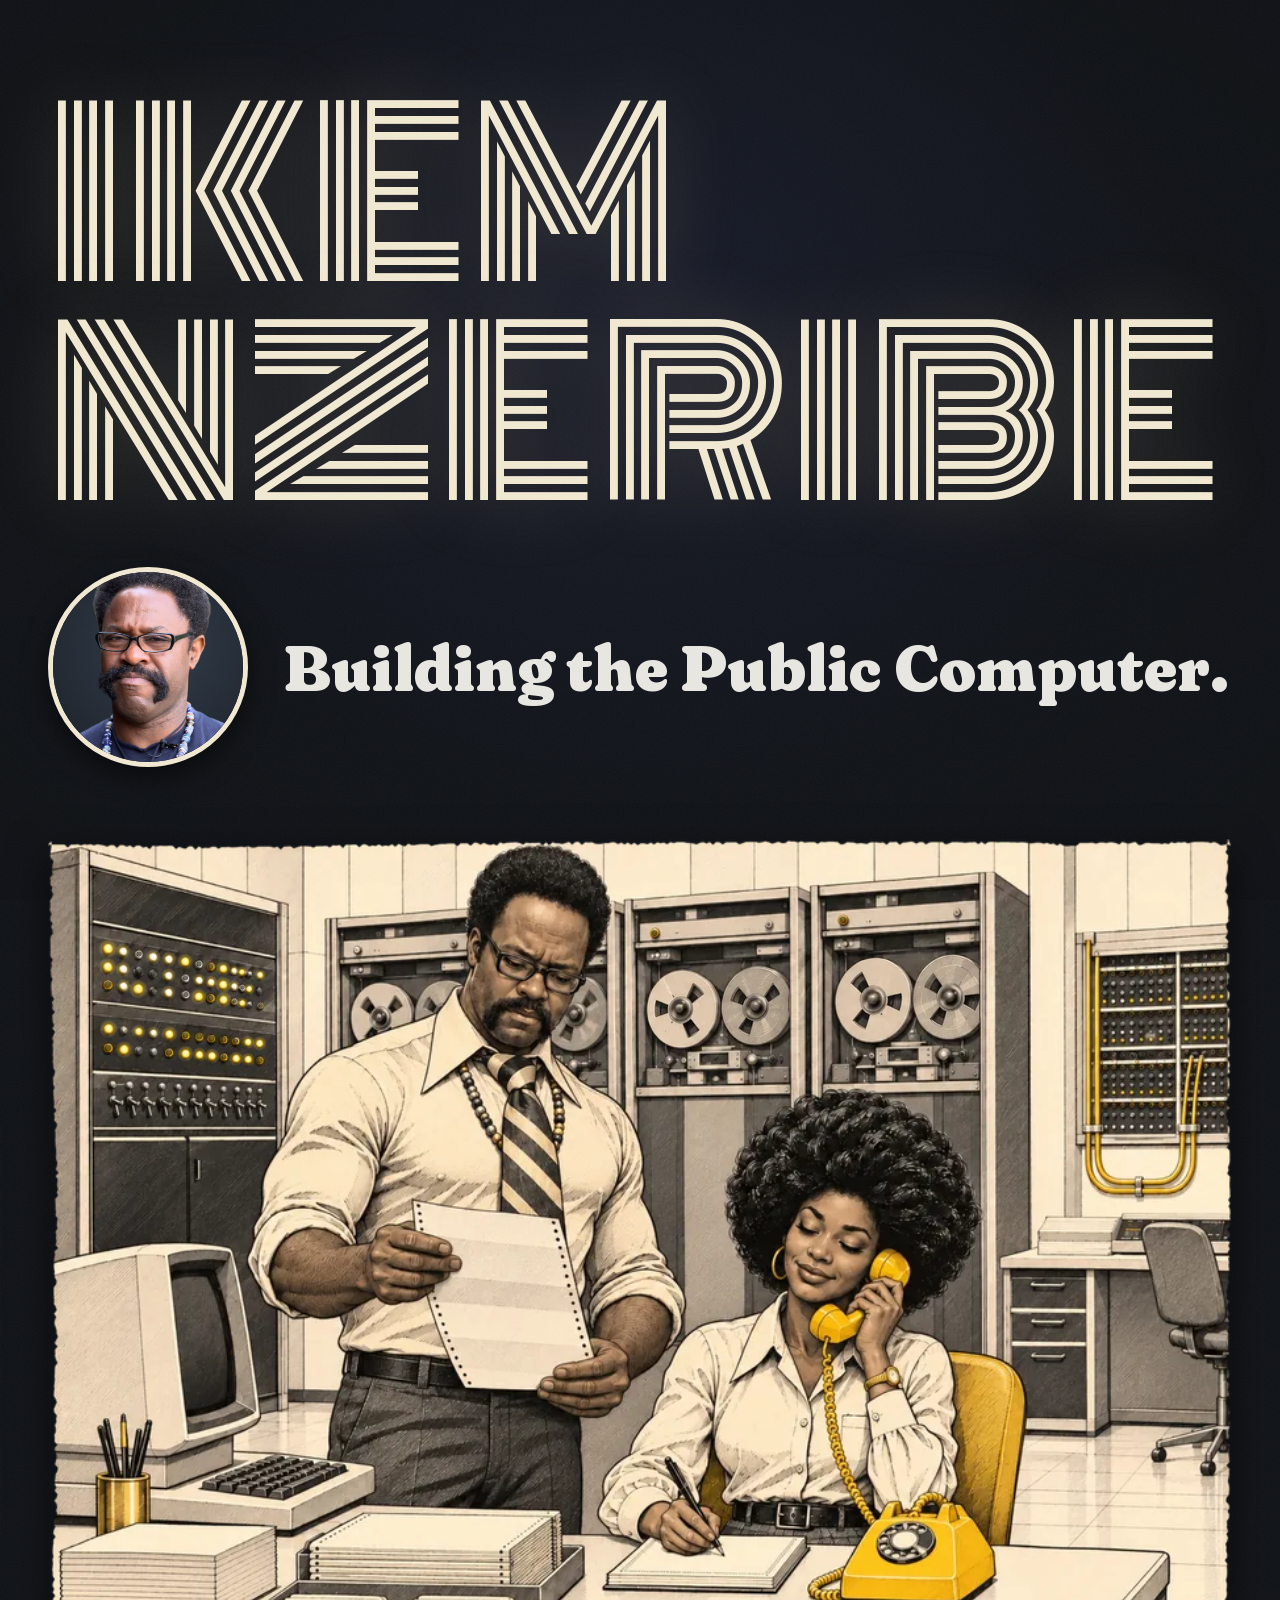
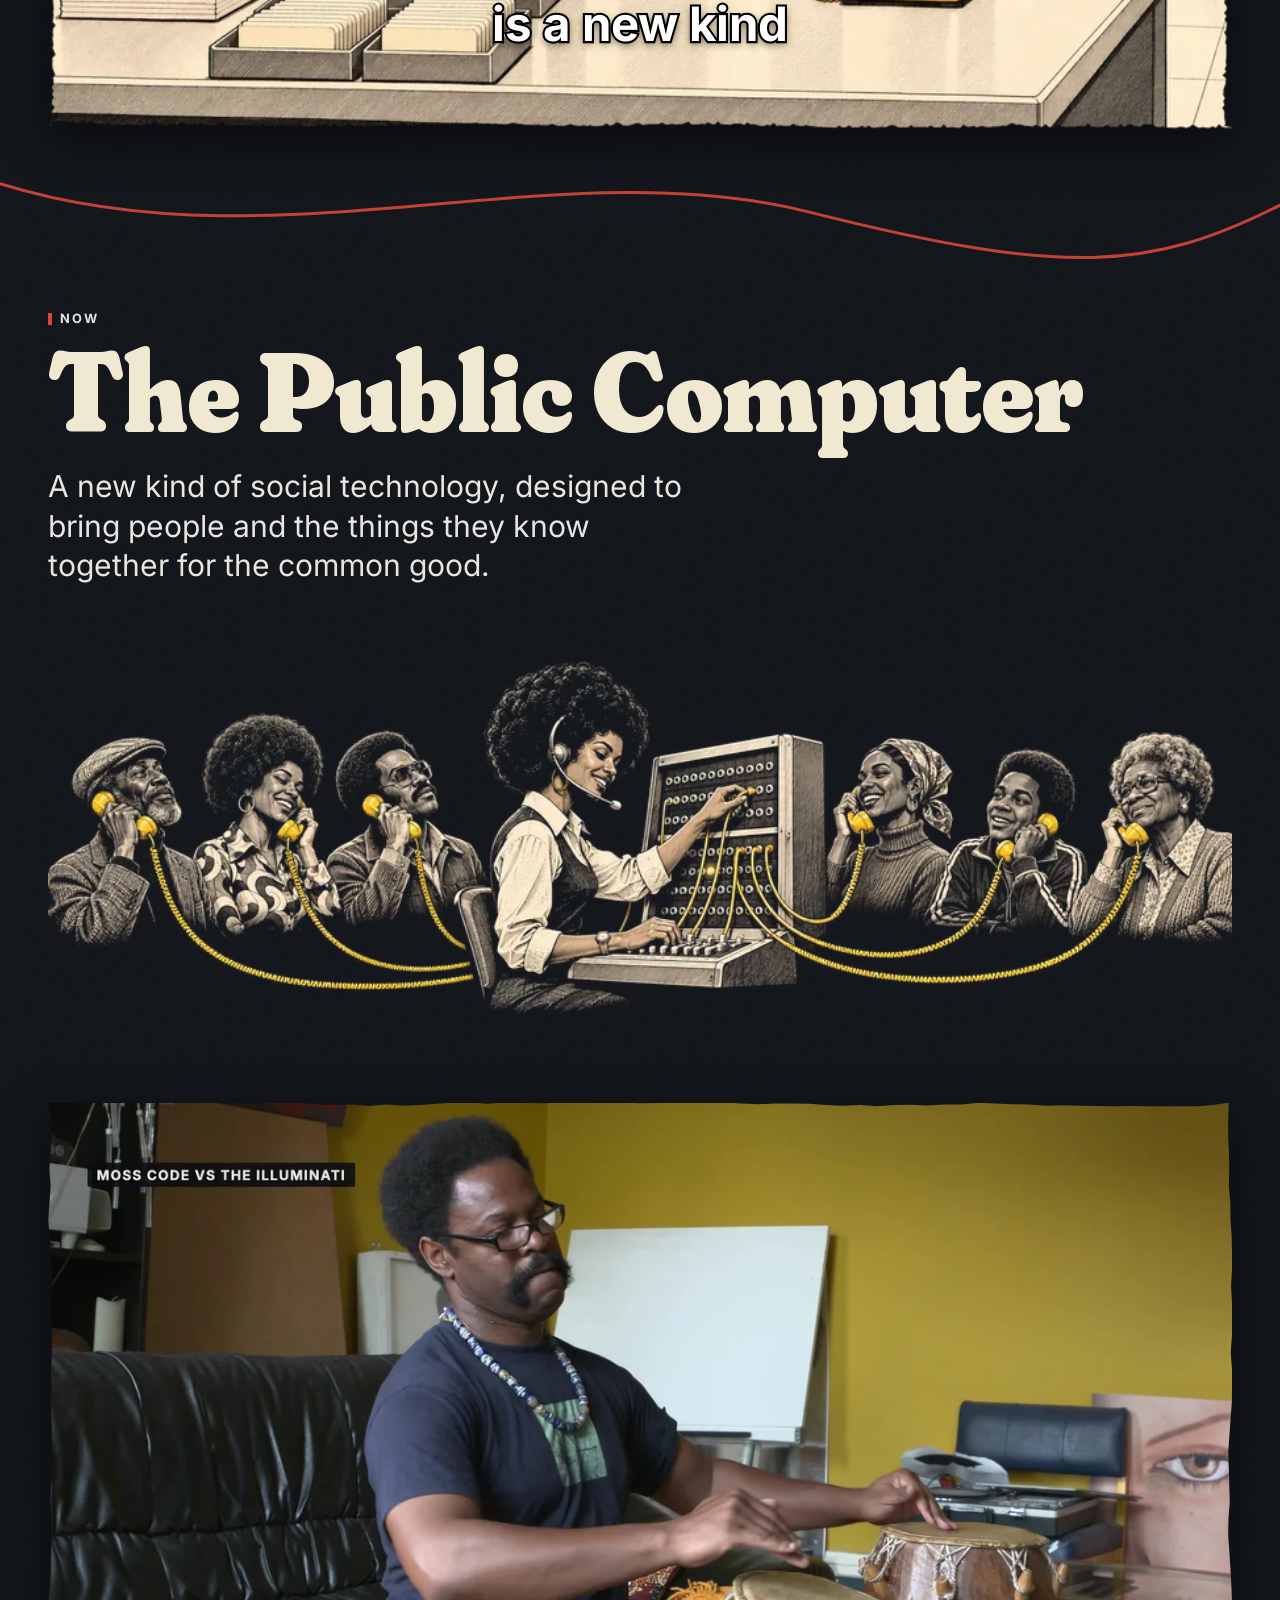
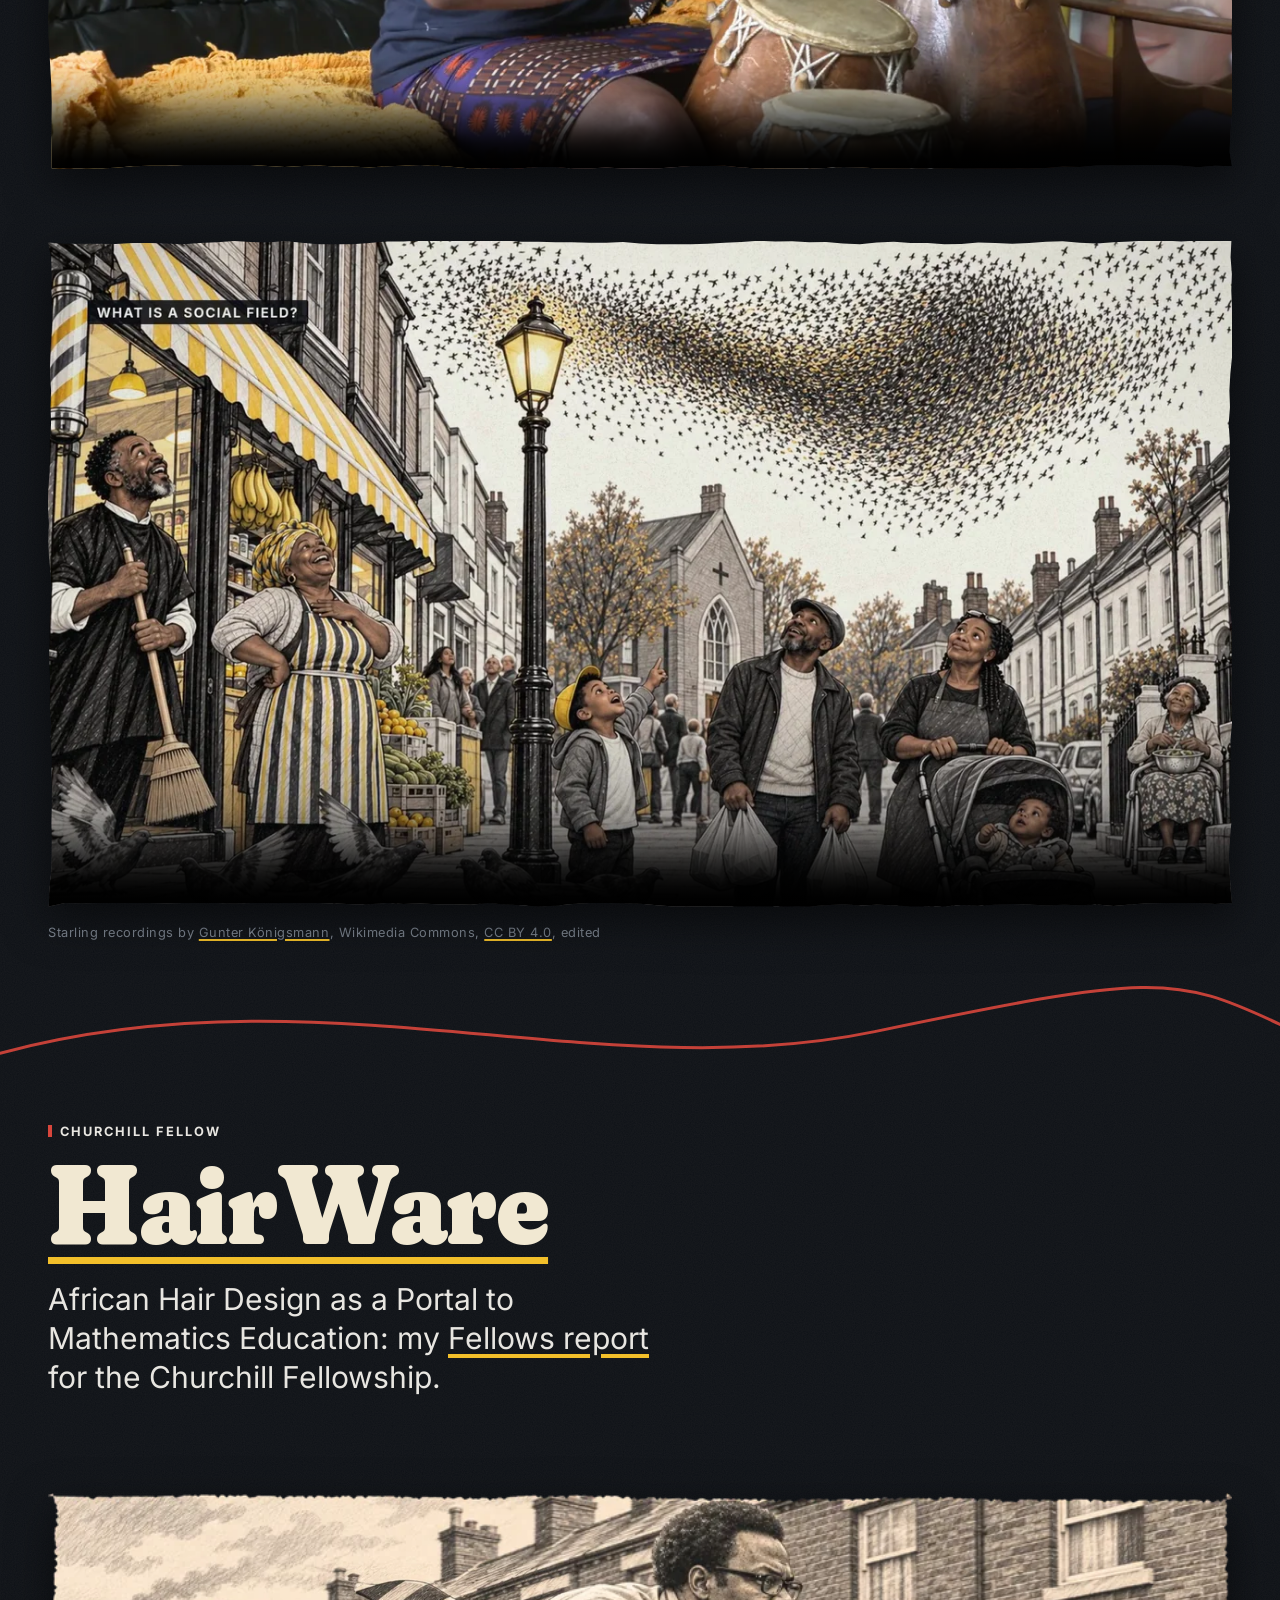
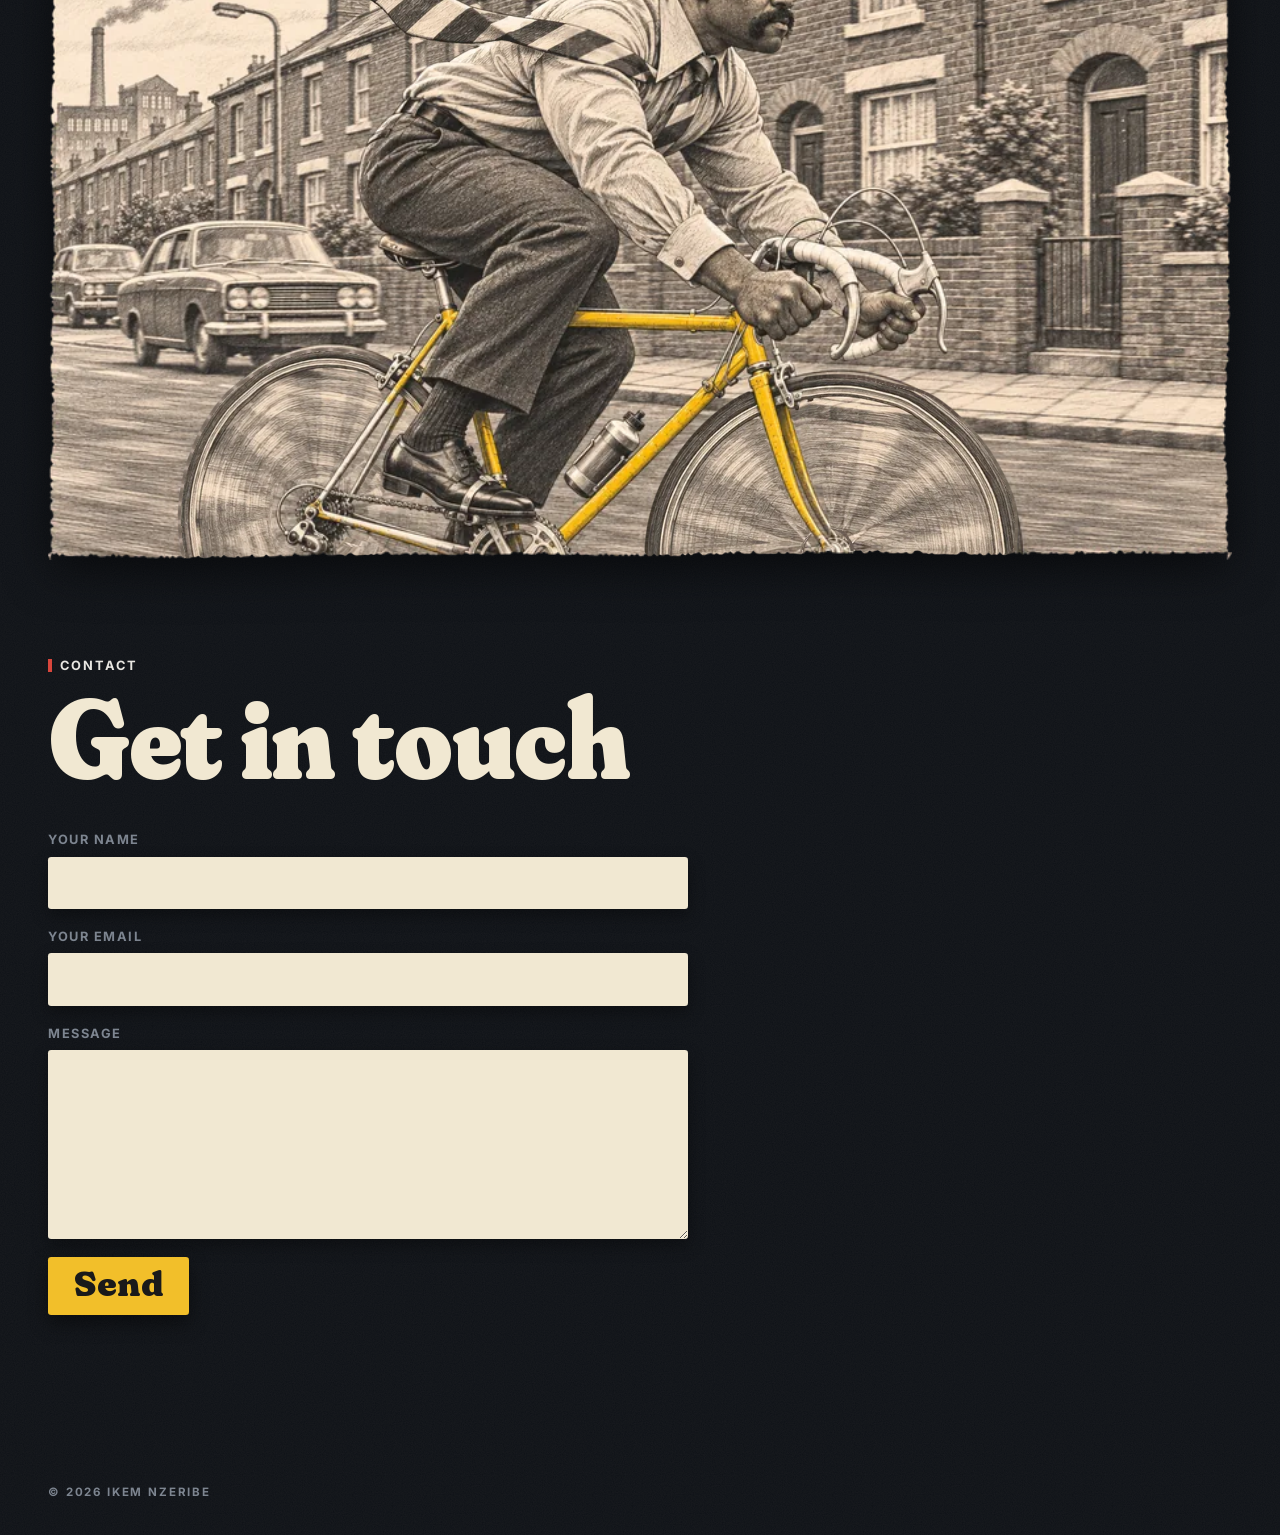
==== index.html @ 9c5cb543 "Add second film" ====
<!doctype html>
<html lang="en-GB">
<head>
<meta charset="utf-8">
<meta name="viewport" content="width=device-width, initial-scale=1">
<title>Ikem Nzeribe</title>
<meta name="description" content="Ikem Nzeribe is building the Public Computer: a new kind of social technology, designed to bring people and the things they know together for the common good.">
<link rel="canonical" href="https://nzeribe.uk/">
<meta property="og:type" content="website">
<meta property="og:url" content="https://nzeribe.uk/">
<meta property="og:title" content="Ikem Nzeribe">
<meta property="og:description" content="Building the Public Computer: a new kind of social technology, designed to bring people and the things they know together for the common good.">
<meta property="og:image" content="https://nzeribe.uk/img/og.jpg">
<meta property="og:image:width" content="1200">
<meta property="og:image:height" content="630">
<meta property="og:image:alt" content="Ikem Nzeribe and a colleague, drawn at work in a 1970s computer room, beside his name in striped 1970s letters.">
<meta name="twitter:card" content="summary_large_image">
<meta name="theme-color" content="#0e1116">
<link rel="icon" type="image/png" sizes="64x64" href="img/favicon-64.png">
<link rel="apple-touch-icon" href="img/apple-touch-icon.png">
<link rel="preload" href="fonts/Monoton-latin.woff2" as="font" type="font/woff2" crossorigin>
<link rel="preload" href="fonts/Fraunces-latin-var.woff2" as="font" type="font/woff2" crossorigin>
<link rel="stylesheet" href="style.css">
<link rel="stylesheet" href="film.css">
<script src="site.js" defer></script>
</head>
<body>

<main>

  <section class="wrap intro">
    <h1 class="name"><span>Ikem</span> <span>Nzeribe</span></h1>
    <div class="who">
      <img class="portrait" src="img/ikem.jpg" width="640" height="640" alt="Ikem Nzeribe: a handlebar moustache, black rectangular glasses and a string of beads; a serious, direct look.">
      <p class="lede">Building the Public Computer.</p>
    </div>
  </section>

  <figure class="wrap card hero">
    <div class="frame">
      <img src="img/hero-1600.webp" srcset="img/hero-900.webp 900w, img/hero-1600.webp 1446w" sizes="(min-width: 1280px) 1184px, calc(100vw - 2rem)" width="1446" height="1087" alt="A drawing of Ikem and a colleague running a 1970s computer room together: she takes a call on a yellow rotary telephone and writes it down while he reads a printout. Tape drives and lamp panels line the walls, and the room is in good order.">
      <p class="caption" aria-hidden="true"><span data-caption></span></p>
    </div>
  </figure>

  <svg class="pencil" viewBox="0 0 1200 160" preserveAspectRatio="none" aria-hidden="true">
    <path d="M 0 30 C 260 150, 520 -20, 760 70 S 1080 150, 1200 60" />
  </svg>

  <section class="wrap now" aria-labelledby="now-title">
    <p class="kicker">Now</p>
    <h2 id="now-title" class="chunky">The Public Computer</h2>
    <p class="line">A new kind of social technology, designed to bring people and the things they know together for the common good.</p>
    <figure class="dissolve">
      <img src="img/switchboard-1600.webp" srcset="img/switchboard-900.webp 900w, img/switchboard-1600.webp 1600w" sizes="(min-width: 1280px) 1184px, calc(100vw - 2rem)" width="1600" height="533" loading="lazy" alt="A drawing of a 1970s switchboard operator connecting a chain of people, young and old, who talk to one another on yellow telephones; every cord runs back to her board.">
    </figure>

    <figure class="film" id="film">
      <div class="frame">
        <video controls preload="none" playsinline width="1280" height="720" poster="img/moss-code-poster.webp" aria-label="Moss Code vs The Illuminati. A film.">
          <source src="film/moss-code.mp4" type="video/mp4">
        </video>
      </div>
    </figure>

    <figure class="film torn-b" id="film-field">
      <div class="frame">
        <video controls preload="none" playsinline width="1280" height="720" poster="img/social-field-poster.webp" aria-label="What is a social field? A film.">
          <source src="film/social-field.mp4" type="video/mp4">
        </video>
      </div>
      <p class="label credit">Starling recordings by <a href="https://commons.wikimedia.org/wiki/File:2018-10-10_landende_stare.ogg">Gunter Königsmann</a>, Wikimedia Commons, <a href="https://creativecommons.org/licenses/by/4.0/">CC BY 4.0</a>, edited</p>
    </figure>

  </section>

  <svg class="pencil" viewBox="0 0 1200 160" preserveAspectRatio="none" aria-hidden="true">
    <path d="M 0 110 C 300 -10, 560 160, 820 80 S 1100 0, 1200 70" />
  </svg>

  <section class="wrap fellow" aria-labelledby="fellow-title">
    <p class="kicker">Churchill Fellow</p>
    <h2 id="fellow-title" class="chunky"><a href="https://churchillfellowship.org/ideas-experts/ideas-library/hairware-african-hair-design-as-a-portal-to-mathematics-education/">HairWare</a></h2>
    <p class="line">African Hair Design as a Portal to Mathematics Education: my <a href="https://churchillfellowship.org/ideas-experts/ideas-library/hairware-african-hair-design-as-a-portal-to-mathematics-education/">Fellows report</a> for the Churchill Fellowship.</p>
  </section>

  <figure class="wrap card racer">
    <div class="frame">
      <img src="img/racer-1600.webp" srcset="img/racer-900.webp 900w, img/racer-1600.webp 1600w" sizes="(min-width: 1280px) 1184px, calc(100vw - 2rem)" width="1600" height="900" loading="lazy" alt="A drawing of Ikem riding a yellow racing bike down a street of red-brick terraces, his fat striped tie flying over his shoulder.">
    </div>
  </figure>

  <section class="wrap contact" aria-labelledby="contact-title">
    <p class="kicker">Contact</p>
    <h2 id="contact-title" class="chunky">Get in touch</h2>
    <form class="form" action="https://api.web3forms.com/submit" method="POST" data-form>
      <input type="hidden" name="access_key" value="f77bfeb5-20fa-4959-9a33-19c318b8830f">
      <input type="hidden" name="subject" value="A message from nzeribe.uk">
      <input type="hidden" name="from_name" value="nzeribe.uk">
      <input type="hidden" name="redirect" value="https://nzeribe.uk/thanks.html">
      <input type="checkbox" name="botcheck" class="hp" tabindex="-1" autocomplete="off" aria-hidden="true">
      <label>Your name <input type="text" name="name" required autocomplete="name"></label>
      <label>Your email <input type="email" name="email" required autocomplete="email"></label>
      <label>Message <textarea name="message" rows="6" required></textarea></label>
      <button type="submit">Send</button>
      <p class="status" role="status" aria-live="polite" data-status></p>
    </form>
  </section>

</main>

<footer class="wrap foot">
  <p class="label">© 2026 Ikem Nzeribe</p>
</footer>

</body>
</html>
---- style.css ----
@font-face {
  font-family: "Monoton";
  src: url("fonts/Monoton-latin.woff2") format("woff2");
  font-weight: 400;
  font-display: swap;
}
@font-face {
  font-family: "Fraunces";
  src: url("fonts/Fraunces-latin-var.woff2") format("woff2");
  font-weight: 100 900;
  font-display: swap;
}
@font-face {
  font-family: "Inter";
  src: url("fonts/Inter-400.woff2") format("woff2");
  font-weight: 400;
  font-display: swap;
}
@font-face {
  font-family: "Inter";
  src: url("fonts/Inter-700.woff2") format("woff2");
  font-weight: 700;
  font-display: swap;
}

:root {
  --ground: #0e1116;
  --ink: #e8e6e1;
  --cream: #f1e8d2;
  --dim: #7d8590;
  --yellow: #f2bf2a;
  --red: #d8463c;
  --gutter: clamp(1rem, 4vw, 3rem);
  --max: 1280px;
}

* { box-sizing: border-box; }

html { -webkit-text-size-adjust: 100%; }

body {
  margin: 0;
  color: var(--ink);
  background-color: var(--ground);
  background-image:
    radial-gradient(ellipse at 50% 35%, rgba(40, 46, 78, 0.35), rgba(0, 0, 0, 0) 60%),
    radial-gradient(ellipse at center, rgba(0, 0, 0, 0) 55%, rgba(0, 0, 0, 0.09) 100%),
    url("data:image/svg+xml;utf8,<svg xmlns='http://www.w3.org/2000/svg' width='240' height='240'><filter id='n'><feTurbulence type='fractalNoise' baseFrequency='0.9' numOctaves='2' stitchTiles='stitch'/><feColorMatrix values='0 0 0 0 1  0 0 0 0 1  0 0 0 0 1  0 0 0 0.045 0'/></filter><rect width='100%' height='100%' filter='url(%23n)'/></svg>");
  background-attachment: fixed, fixed, scroll;
  font-family: "Inter", system-ui, -apple-system, "Segoe UI", sans-serif;
  font-size: clamp(1.05rem, 0.98rem + 0.35vw, 1.3rem);
  line-height: 1.55;
  overflow-x: hidden;
}

img { display: block; max-width: 100%; height: auto; }

a {
  color: inherit;
  text-decoration-line: underline;
  text-decoration-color: var(--yellow);
  text-decoration-thickness: 0.12em;
  text-underline-offset: 0.18em;
}
a:hover, a:focus-visible { color: var(--yellow); }
a:focus-visible { outline: 3px solid var(--yellow); outline-offset: 4px; border-radius: 2px; }

.wrap {
  width: 100%;
  max-width: var(--max);
  margin-inline: auto;
  padding-inline: var(--gutter);
}

.label, .kicker {
  margin: 0;
  font-weight: 700;
  font-size: 0.72rem;
  letter-spacing: 0.16em;
  text-transform: uppercase;
  color: var(--dim);
}
.kicker { color: var(--ink); font-size: 0.8rem; margin-bottom: 0.6rem; }
.kicker::before {
  content: "";
  display: inline-block;
  width: 0.24rem;
  height: 0.95em;
  margin-right: 0.6em;
  vertical-align: -0.12em;
  background: var(--red);
}

.intro { padding-top: clamp(2.6rem, 7vw, 5.5rem); }
.name {
  margin: 0;
  font-family: "Monoton", "Inter", sans-serif;
  font-weight: 400;
  font-size: min(14.5rem, calc((100vw - 2 * var(--gutter)) / 5.3));
  line-height: 0.98;
  letter-spacing: 0.01em;
  text-transform: uppercase;
  color: var(--cream);
  text-shadow: 0 0 0.35em rgba(255, 228, 170, 0.18);
}
.name span { display: block; }

.who {
  display: flex;
  align-items: center;
  gap: clamp(1rem, 3vw, 2.2rem);
  margin-top: clamp(1.4rem, 3.5vw, 2.6rem);
}
.portrait {
  flex: none;
  width: clamp(7.5rem, 22vw, 12.5rem);
  aspect-ratio: 1;
  object-fit: cover;
  border-radius: 50%;
  border: 0.32rem solid var(--cream);
  box-shadow: 0 0.6rem 1.6rem rgba(0, 0, 0, 0.5);
}
.lede {
  min-width: 0;
  margin: 0;
  font-family: "Fraunces", Georgia, serif;
  font-weight: 900;
  font-size: clamp(1.5rem, 5.2vw, 4rem);
  line-height: 1.02;
  text-wrap: balance;
  color: var(--ink);
}

.card { margin: clamp(2.4rem, 6vw, 4.5rem) auto 0; }
.card .frame { position: relative; }
.card img { width: 100%; filter: drop-shadow(0 0.9rem 1.4rem rgba(0, 0, 0, 0.55)); }

.caption {
  position: absolute;
  inset: auto 0 9% 0;
  margin: 0;
  padding-inline: 6%;
  text-align: center;
  font-weight: 700;
  font-size: clamp(1.15rem, 3.7vw, 3.3rem);
  line-height: 1.1;
  color: #fff;
  -webkit-text-stroke: 0.09em #000;
  paint-order: stroke fill;
  text-shadow: 0 0.06em 0.18em rgba(0, 0, 0, 0.7);
  pointer-events: none;
}

.pencil {
  display: block;
  width: 100%;
  height: clamp(4rem, 9vw, 8rem);
  margin-block: clamp(1rem, 3vw, 2rem);
  overflow: hidden;
}
.pencil path {
  fill: none;
  stroke: var(--red);
  stroke-width: 3;
  stroke-linecap: round;
  vector-effect: non-scaling-stroke;
  opacity: 0.9;
}

.chunky {
  margin: 0;
  font-family: "Fraunces", Georgia, serif;
  font-weight: 900;
  font-size: min(7rem, calc((100vw - 2 * var(--gutter)) / 5.8));
  line-height: 0.95;
  letter-spacing: -0.01em;
  color: var(--cream);
}
.chunky a { text-decoration-thickness: 0.06em; text-underline-offset: 0.12em; }
.line {
  max-width: 34ch;
  margin: clamp(0.9rem, 2.2vw, 1.4rem) 0 0;
  font-size: clamp(1.25rem, 1rem + 1.1vw, 2rem);
  line-height: 1.3;
}

.racer { margin-top: clamp(3rem, 8vw, 6rem); }

.contact { margin-top: clamp(3rem, 8vw, 6rem); }
.form {
  display: grid;
  gap: 1.1rem;
  max-width: 40rem;
  margin-top: clamp(1.4rem, 3.5vw, 2.4rem);
}
.form label {
  display: grid;
  gap: 0.4rem;
  font-weight: 700;
  font-size: 0.8rem;
  letter-spacing: 0.12em;
  text-transform: uppercase;
  color: var(--dim);
}
.form input, .form textarea {
  width: 100%;
  padding: 0.8rem 0.95rem;
  border: 0;
  border-radius: 0.2rem;
  background: var(--cream);
  color: #1a1a1a;
  font: inherit;
  font-size: 1.1rem;
  letter-spacing: normal;
  text-transform: none;
  box-shadow: 0 0.4rem 1rem rgba(0, 0, 0, 0.35);
}
.form textarea { resize: vertical; min-height: 9rem; }
.form input:focus-visible, .form textarea:focus-visible { outline: 3px solid var(--yellow); outline-offset: 2px; }
.form .hp { display: none; }
.form button {
  justify-self: start;
  padding: 0.55rem 1.6rem 0.7rem;
  border: 0;
  border-radius: 0.2rem;
  background: var(--yellow);
  color: #1a1a1a;
  font-family: "Fraunces", Georgia, serif;
  font-weight: 900;
  font-size: clamp(1.5rem, 1.1rem + 1.4vw, 2.2rem);
  line-height: 1.1;
  cursor: pointer;
  box-shadow: 0 0.5rem 1.2rem rgba(0, 0, 0, 0.45);
}
.form button:hover { background: #ffd04a; }
.form button:focus-visible { outline: 3px solid var(--cream); outline-offset: 3px; }
.form button[disabled] { opacity: 0.6; cursor: progress; }
.status { margin: 0; min-height: 1.6em; font-size: 1.15rem; color: var(--ink); }

.foot { margin-top: clamp(3rem, 8vw, 6rem); padding-block: 1.6rem 2.2rem; }

@media (max-width: 560px) {
  .who { align-items: flex-start; }
}

.machine, .calls {
  position: absolute;
  inset: 0;
  pointer-events: none;
}
.machine .clip { position: absolute; inset: 0; }
.machine .reel { position: absolute; }
.machine .reel img { width: 100%; height: 100%; filter: none; }
.lamp, .jack { position: absolute; }
.lamp .shade, .lamp .glow {
  position: absolute;
  border-radius: 50%;
  opacity: 0;
  transition: opacity 0.22s ease-out;
}
.lamp .shade {
  inset: 29%;
  background: radial-gradient(circle closest-side, #77736b 0 72%, rgba(119, 115, 107, 0) 100%);
  mix-blend-mode: multiply;
}
.lamp .glow {
  inset: 0;
  background: radial-gradient(circle closest-side, rgba(255, 247, 210, 0.95) 0, rgba(255, 214, 90, 0.9) 30%, rgba(242, 191, 42, 0.4) 50%, rgba(242, 191, 42, 0) 100%);
  mix-blend-mode: screen;
}
.lamp.on .glow, .lamp.off .shade { opacity: 1; transition-duration: 0.07s; }
.jack {
  border-radius: 50%;
  background: radial-gradient(circle closest-side, #fff4c4 0, #ffd84f 14%, rgba(242, 191, 42, 0.95) 24%, rgba(242, 191, 42, 0.5) 42%, rgba(242, 191, 42, 0.16) 70%, rgba(242, 191, 42, 0) 100%);
  mix-blend-mode: screen;
  opacity: 0;
  transition: opacity 0.25s ease-out;
}
.jack.on { opacity: 1; transition-duration: 0.08s; }
.ride { position: absolute; inset: 0; pointer-events: none; }
.ride canvas { position: absolute; display: block; }

.dissolve { position: relative; margin: clamp(1.8rem, 4.5vw, 3.2rem) 0 0; }
.dissolve img {
  width: 100%;
  mix-blend-mode: screen;
  -webkit-mask-image: radial-gradient(ellipse 72% 78% at 50% 50%, #000 70%, transparent 100%);
  mask-image: radial-gradient(ellipse 72% 78% at 50% 50%, #000 70%, transparent 100%);
}
---- film.css ----
.film { margin: clamp(2.4rem, 6vw, 4.5rem) 0 0; }
.film .frame { filter: drop-shadow(0 0.9rem 1.4rem rgba(0, 0, 0, 0.55)); }
.film video {
  display: block;
  width: 100%;
  height: auto;
  aspect-ratio: 16 / 9;
  background: #0e1116;
  -webkit-clip-path: polygon(0.00% 0.01%, 1.43% 0.08%, 2.86% 0.00%, 4.29% 0.02%, 5.71% 0.00%, 7.14% 0.00%, 8.57% 0.00%, 10.00% 0.00%, 11.43% 0.00%, 12.86% 0.00%, 14.29% 0.00%, 15.71% 0.00%, 17.14% 0.16%, 18.57% 0.00%, 20.00% 0.00%, 21.43% 0.06%, 22.86% 0.28%, 24.29% 0.32%, 25.71% 0.27%, 27.14% 0.51%, 28.57% 0.28%, 30.00% 0.46%, 31.43% 0.36%, 32.86% 0.18%, 34.29% 0.00%, 35.71% 0.00%, 37.14% 0.16%, 38.57% 0.00%, 40.00% 0.04%, 41.43% 0.11%, 42.86% 0.05%, 44.29% 0.07%, 45.71% 0.00%, 47.14% 0.00%, 48.57% 0.00%, 50.00% 0.09%, 51.43% 0.05%, 52.86% 0.00%, 54.29% 0.04%, 55.71% 0.02%, 57.14% 0.00%, 58.57% 0.15%, 60.00% 0.24%, 61.43% 0.12%, 62.86% 0.15%, 64.29% 0.17%, 65.71% 0.35%, 67.14% 0.47%, 68.57% 0.36%, 70.00% 0.55%, 71.43% 0.36%, 72.86% 0.32%, 74.29% 0.45%, 75.71% 0.28%, 77.14% 0.27%, 78.57% 0.04%, 80.00% 0.13%, 81.43% 0.26%, 82.86% 0.29%, 84.29% 0.48%, 85.71% 0.39%, 87.14% 0.48%, 88.57% 0.53%, 90.00% 0.55%, 91.43% 0.53%, 92.86% 0.55%, 94.29% 0.55%, 95.71% 0.54%, 97.14% 0.55%, 98.57% 0.33%, 99.73% 0.00%, 99.68% 2.50%, 99.68% 5.00%, 99.74% 7.50%, 99.77% 10.00%, 99.73% 12.50%, 99.86% 15.00%, 99.87% 17.50%, 99.97% 20.00%, 100.00% 22.50%, 100.00% 25.00%, 99.92% 27.50%, 100.00% 30.00%, 100.00% 32.50%, 100.00% 35.00%, 99.89% 37.50%, 100.00% 40.00%, 100.00% 42.50%, 99.99% 45.00%, 99.88% 47.50%, 99.78% 50.00%, 99.68% 52.50%, 99.74% 55.00%, 99.77% 57.50%, 99.81% 60.00%, 99.70% 62.50%, 99.68% 65.00%, 99.78% 67.50%, 99.87% 70.00%, 99.95% 72.50%, 100.00% 75.00%, 100.00% 77.50%, 99.97% 80.00%, 100.00% 82.50%, 100.00% 85.00%, 100.00% 87.50%, 100.00% 90.00%, 99.98% 92.50%, 99.85% 95.00%, 99.80% 97.50%, 100.00% 99.66%, 98.57% 99.57%, 97.14% 99.79%, 95.71% 99.59%, 94.29% 99.46%, 92.86% 99.45%, 91.43% 99.45%, 90.00% 99.50%, 88.57% 99.55%, 87.14% 99.75%, 85.71% 99.68%, 84.29% 99.90%, 82.86% 100.00%, 81.43% 100.00%, 80.00% 100.00%, 78.57% 100.00%, 77.14% 100.00%, 75.71% 100.00%, 74.29% 100.00%, 72.86% 100.00%, 71.43% 100.00%, 70.00% 100.00%, 68.57% 99.81%, 67.14% 99.76%, 65.71% 99.93%, 64.29% 100.00%, 62.86% 100.00%, 61.43% 100.00%, 60.00% 100.00%, 58.57% 99.83%, 57.14% 99.58%, 55.71% 99.60%, 54.29% 99.61%, 52.86% 99.81%, 51.43% 100.00%, 50.00% 100.00%, 48.57% 100.00%, 47.14% 99.84%, 45.71% 100.00%, 44.29% 100.00%, 42.86% 99.78%, 41.43% 99.76%, 40.00% 99.94%, 38.57% 99.92%, 37.14% 100.00%, 35.71% 99.99%, 34.29% 99.75%, 32.86% 99.57%, 31.43% 99.47%, 30.00% 99.59%, 28.57% 99.66%, 27.14% 99.82%, 25.71% 99.69%, 24.29% 99.67%, 22.86% 99.53%, 21.43% 99.62%, 20.00% 99.75%, 18.57% 99.60%, 17.14% 99.45%, 15.71% 99.45%, 14.29% 99.45%, 12.86% 99.45%, 11.43% 99.45%, 10.00% 99.59%, 8.57% 99.58%, 7.14% 99.65%, 5.71% 99.88%, 4.29% 100.00%, 2.86% 100.00%, 1.43% 100.00%, 0.32% 100.00%, 0.30% 97.50%, 0.32% 95.00%, 0.32% 92.50%, 0.32% 90.00%, 0.28% 87.50%, 0.20% 85.00%, 0.12% 82.50%, 0.03% 80.00%, 0.00% 77.50%, 0.04% 75.00%, 0.15% 72.50%, 0.25% 70.00%, 0.24% 67.50%, 0.29% 65.00%, 0.32% 62.50%, 0.20% 60.00%, 0.25% 57.50%, 0.32% 55.00%, 0.32% 52.50%, 0.32% 50.00%, 0.31% 47.50%, 0.22% 45.00%, 0.30% 42.50%, 0.26% 40.00%, 0.32% 37.50%, 0.32% 35.00%, 0.29% 32.50%, 0.26% 30.00%, 0.32% 27.50%, 0.32% 25.00%, 0.22% 22.50%, 0.12% 20.00%, 0.02% 17.50%, 0.13% 15.00%, 0.22% 12.50%, 0.12% 10.00%, 0.21% 7.50%, 0.32% 5.00%, 0.32% 2.50%);
  clip-path: polygon(0.00% 0.01%, 1.43% 0.08%, 2.86% 0.00%, 4.29% 0.02%, 5.71% 0.00%, 7.14% 0.00%, 8.57% 0.00%, 10.00% 0.00%, 11.43% 0.00%, 12.86% 0.00%, 14.29% 0.00%, 15.71% 0.00%, 17.14% 0.16%, 18.57% 0.00%, 20.00% 0.00%, 21.43% 0.06%, 22.86% 0.28%, 24.29% 0.32%, 25.71% 0.27%, 27.14% 0.51%, 28.57% 0.28%, 30.00% 0.46%, 31.43% 0.36%, 32.86% 0.18%, 34.29% 0.00%, 35.71% 0.00%, 37.14% 0.16%, 38.57% 0.00%, 40.00% 0.04%, 41.43% 0.11%, 42.86% 0.05%, 44.29% 0.07%, 45.71% 0.00%, 47.14% 0.00%, 48.57% 0.00%, 50.00% 0.09%, 51.43% 0.05%, 52.86% 0.00%, 54.29% 0.04%, 55.71% 0.02%, 57.14% 0.00%, 58.57% 0.15%, 60.00% 0.24%, 61.43% 0.12%, 62.86% 0.15%, 64.29% 0.17%, 65.71% 0.35%, 67.14% 0.47%, 68.57% 0.36%, 70.00% 0.55%, 71.43% 0.36%, 72.86% 0.32%, 74.29% 0.45%, 75.71% 0.28%, 77.14% 0.27%, 78.57% 0.04%, 80.00% 0.13%, 81.43% 0.26%, 82.86% 0.29%, 84.29% 0.48%, 85.71% 0.39%, 87.14% 0.48%, 88.57% 0.53%, 90.00% 0.55%, 91.43% 0.53%, 92.86% 0.55%, 94.29% 0.55%, 95.71% 0.54%, 97.14% 0.55%, 98.57% 0.33%, 99.73% 0.00%, 99.68% 2.50%, 99.68% 5.00%, 99.74% 7.50%, 99.77% 10.00%, 99.73% 12.50%, 99.86% 15.00%, 99.87% 17.50%, 99.97% 20.00%, 100.00% 22.50%, 100.00% 25.00%, 99.92% 27.50%, 100.00% 30.00%, 100.00% 32.50%, 100.00% 35.00%, 99.89% 37.50%, 100.00% 40.00%, 100.00% 42.50%, 99.99% 45.00%, 99.88% 47.50%, 99.78% 50.00%, 99.68% 52.50%, 99.74% 55.00%, 99.77% 57.50%, 99.81% 60.00%, 99.70% 62.50%, 99.68% 65.00%, 99.78% 67.50%, 99.87% 70.00%, 99.95% 72.50%, 100.00% 75.00%, 100.00% 77.50%, 99.97% 80.00%, 100.00% 82.50%, 100.00% 85.00%, 100.00% 87.50%, 100.00% 90.00%, 99.98% 92.50%, 99.85% 95.00%, 99.80% 97.50%, 100.00% 99.66%, 98.57% 99.57%, 97.14% 99.79%, 95.71% 99.59%, 94.29% 99.46%, 92.86% 99.45%, 91.43% 99.45%, 90.00% 99.50%, 88.57% 99.55%, 87.14% 99.75%, 85.71% 99.68%, 84.29% 99.90%, 82.86% 100.00%, 81.43% 100.00%, 80.00% 100.00%, 78.57% 100.00%, 77.14% 100.00%, 75.71% 100.00%, 74.29% 100.00%, 72.86% 100.00%, 71.43% 100.00%, 70.00% 100.00%, 68.57% 99.81%, 67.14% 99.76%, 65.71% 99.93%, 64.29% 100.00%, 62.86% 100.00%, 61.43% 100.00%, 60.00% 100.00%, 58.57% 99.83%, 57.14% 99.58%, 55.71% 99.60%, 54.29% 99.61%, 52.86% 99.81%, 51.43% 100.00%, 50.00% 100.00%, 48.57% 100.00%, 47.14% 99.84%, 45.71% 100.00%, 44.29% 100.00%, 42.86% 99.78%, 41.43% 99.76%, 40.00% 99.94%, 38.57% 99.92%, 37.14% 100.00%, 35.71% 99.99%, 34.29% 99.75%, 32.86% 99.57%, 31.43% 99.47%, 30.00% 99.59%, 28.57% 99.66%, 27.14% 99.82%, 25.71% 99.69%, 24.29% 99.67%, 22.86% 99.53%, 21.43% 99.62%, 20.00% 99.75%, 18.57% 99.60%, 17.14% 99.45%, 15.71% 99.45%, 14.29% 99.45%, 12.86% 99.45%, 11.43% 99.45%, 10.00% 99.59%, 8.57% 99.58%, 7.14% 99.65%, 5.71% 99.88%, 4.29% 100.00%, 2.86% 100.00%, 1.43% 100.00%, 0.32% 100.00%, 0.30% 97.50%, 0.32% 95.00%, 0.32% 92.50%, 0.32% 90.00%, 0.28% 87.50%, 0.20% 85.00%, 0.12% 82.50%, 0.03% 80.00%, 0.00% 77.50%, 0.04% 75.00%, 0.15% 72.50%, 0.25% 70.00%, 0.24% 67.50%, 0.29% 65.00%, 0.32% 62.50%, 0.20% 60.00%, 0.25% 57.50%, 0.32% 55.00%, 0.32% 52.50%, 0.32% 50.00%, 0.31% 47.50%, 0.22% 45.00%, 0.30% 42.50%, 0.26% 40.00%, 0.32% 37.50%, 0.32% 35.00%, 0.29% 32.50%, 0.26% 30.00%, 0.32% 27.50%, 0.32% 25.00%, 0.22% 22.50%, 0.12% 20.00%, 0.02% 17.50%, 0.13% 15.00%, 0.22% 12.50%, 0.12% 10.00%, 0.21% 7.50%, 0.32% 5.00%, 0.32% 2.50%);
}
.film.torn-b video {
  -webkit-clip-path: polygon(0.00% 0.28%, 1.43% 0.49%, 2.86% 0.47%, 4.29% 0.48%, 5.71% 0.52%, 7.14% 0.36%, 8.57% 0.37%, 10.00% 0.43%, 11.43% 0.55%, 12.86% 0.35%, 14.29% 0.25%, 15.71% 0.05%, 17.14% 0.20%, 18.57% 0.30%, 20.00% 0.07%, 21.43% 0.31%, 22.86% 0.54%, 24.29% 0.55%, 25.71% 0.55%, 27.14% 0.38%, 28.57% 0.14%, 30.00% 0.15%, 31.43% 0.00%, 32.86% 0.00%, 34.29% 0.00%, 35.71% 0.00%, 37.14% 0.00%, 38.57% 0.00%, 40.00% 0.17%, 41.43% 0.18%, 42.86% 0.25%, 44.29% 0.25%, 45.71% 0.33%, 47.14% 0.31%, 48.57% 0.20%, 50.00% 0.44%, 51.43% 0.55%, 52.86% 0.55%, 54.29% 0.55%, 55.71% 0.46%, 57.14% 0.32%, 58.57% 0.22%, 60.00% 0.01%, 61.43% 0.14%, 62.86% 0.09%, 64.29% 0.26%, 65.71% 0.21%, 67.14% 0.43%, 68.57% 0.55%, 70.00% 0.30%, 71.43% 0.16%, 72.86% 0.36%, 74.29% 0.35%, 75.71% 0.55%, 77.14% 0.50%, 78.57% 0.29%, 80.00% 0.35%, 81.43% 0.49%, 82.86% 0.38%, 84.29% 0.17%, 85.71% 0.09%, 87.14% 0.32%, 88.57% 0.45%, 90.00% 0.26%, 91.43% 0.13%, 92.86% 0.00%, 94.29% 0.00%, 95.71% 0.15%, 97.14% 0.00%, 98.57% 0.03%, 99.95% 0.00%, 99.88% 2.50%, 99.99% 5.00%, 99.94% 7.50%, 100.00% 10.00%, 100.00% 12.50%, 100.00% 15.00%, 100.00% 17.50%, 99.86% 20.00%, 99.78% 22.50%, 99.83% 25.00%, 99.72% 27.50%, 99.81% 30.00%, 99.84% 32.50%, 99.73% 35.00%, 99.69% 37.50%, 99.81% 40.00%, 99.68% 42.50%, 99.76% 45.00%, 99.83% 47.50%, 99.75% 50.00%, 99.80% 52.50%, 99.86% 55.00%, 99.98% 57.50%, 100.00% 60.00%, 99.98% 62.50%, 100.00% 65.00%, 99.97% 67.50%, 100.00% 70.00%, 100.00% 72.50%, 99.87% 75.00%, 99.87% 77.50%, 99.85% 80.00%, 99.75% 82.50%, 99.84% 85.00%, 99.94% 87.50%, 99.82% 90.00%, 99.73% 92.50%, 99.80% 95.00%, 99.89% 97.50%, 100.00% 99.45%, 98.57% 99.60%, 97.14% 99.45%, 95.71% 99.45%, 94.29% 99.45%, 92.86% 99.49%, 91.43% 99.68%, 90.00% 99.91%, 88.57% 99.68%, 87.14% 99.81%, 85.71% 99.71%, 84.29% 99.83%, 82.86% 99.67%, 81.43% 99.62%, 80.00% 99.73%, 78.57% 99.89%, 77.14% 99.78%, 75.71% 99.99%, 74.29% 100.00%, 72.86% 99.97%, 71.43% 99.80%, 70.00% 99.74%, 68.57% 99.85%, 67.14% 99.64%, 65.71% 99.79%, 64.29% 100.00%, 62.86% 100.00%, 61.43% 100.00%, 60.00% 100.00%, 58.57% 100.00%, 57.14% 100.00%, 55.71% 99.96%, 54.29% 100.00%, 52.86% 100.00%, 51.43% 99.81%, 50.00% 99.57%, 48.57% 99.49%, 47.14% 99.45%, 45.71% 99.45%, 44.29% 99.63%, 42.86% 99.86%, 41.43% 100.00%, 40.00% 99.80%, 38.57% 99.70%, 37.14% 99.47%, 35.71% 99.71%, 34.29% 99.64%, 32.86% 99.65%, 31.43% 99.53%, 30.00% 99.62%, 28.57% 99.45%, 27.14% 99.66%, 25.71% 99.64%, 24.29% 99.52%, 22.86% 99.45%, 21.43% 99.45%, 20.00% 99.45%, 18.57% 99.45%, 17.14% 99.45%, 15.71% 99.52%, 14.29% 99.45%, 12.86% 99.45%, 11.43% 99.45%, 10.00% 99.49%, 8.57% 99.45%, 7.14% 99.45%, 5.71% 99.45%, 4.29% 99.45%, 2.86% 99.51%, 1.43% 99.47%, 0.07% 100.00%, 0.11% 97.50%, 0.26% 95.00%, 0.32% 92.50%, 0.32% 90.00%, 0.29% 87.50%, 0.32% 85.00%, 0.32% 82.50%, 0.30% 80.00%, 0.32% 77.50%, 0.20% 75.00%, 0.27% 72.50%, 0.14% 70.00%, 0.17% 67.50%, 0.16% 65.00%, 0.08% 62.50%, 0.14% 60.00%, 0.14% 57.50%, 0.17% 55.00%, 0.29% 52.50%, 0.22% 50.00%, 0.08% 47.50%, 0.02% 45.00%, 0.08% 42.50%, 0.00% 40.00%, 0.00% 37.50%, 0.12% 35.00%, 0.16% 32.50%, 0.15% 30.00%, 0.26% 27.50%, 0.21% 25.00%, 0.26% 22.50%, 0.17% 20.00%, 0.15% 17.50%, 0.24% 15.00%, 0.32% 12.50%, 0.32% 10.00%, 0.29% 7.50%, 0.31% 5.00%, 0.26% 2.50%);
  clip-path: polygon(0.00% 0.28%, 1.43% 0.49%, 2.86% 0.47%, 4.29% 0.48%, 5.71% 0.52%, 7.14% 0.36%, 8.57% 0.37%, 10.00% 0.43%, 11.43% 0.55%, 12.86% 0.35%, 14.29% 0.25%, 15.71% 0.05%, 17.14% 0.20%, 18.57% 0.30%, 20.00% 0.07%, 21.43% 0.31%, 22.86% 0.54%, 24.29% 0.55%, 25.71% 0.55%, 27.14% 0.38%, 28.57% 0.14%, 30.00% 0.15%, 31.43% 0.00%, 32.86% 0.00%, 34.29% 0.00%, 35.71% 0.00%, 37.14% 0.00%, 38.57% 0.00%, 40.00% 0.17%, 41.43% 0.18%, 42.86% 0.25%, 44.29% 0.25%, 45.71% 0.33%, 47.14% 0.31%, 48.57% 0.20%, 50.00% 0.44%, 51.43% 0.55%, 52.86% 0.55%, 54.29% 0.55%, 55.71% 0.46%, 57.14% 0.32%, 58.57% 0.22%, 60.00% 0.01%, 61.43% 0.14%, 62.86% 0.09%, 64.29% 0.26%, 65.71% 0.21%, 67.14% 0.43%, 68.57% 0.55%, 70.00% 0.30%, 71.43% 0.16%, 72.86% 0.36%, 74.29% 0.35%, 75.71% 0.55%, 77.14% 0.50%, 78.57% 0.29%, 80.00% 0.35%, 81.43% 0.49%, 82.86% 0.38%, 84.29% 0.17%, 85.71% 0.09%, 87.14% 0.32%, 88.57% 0.45%, 90.00% 0.26%, 91.43% 0.13%, 92.86% 0.00%, 94.29% 0.00%, 95.71% 0.15%, 97.14% 0.00%, 98.57% 0.03%, 99.95% 0.00%, 99.88% 2.50%, 99.99% 5.00%, 99.94% 7.50%, 100.00% 10.00%, 100.00% 12.50%, 100.00% 15.00%, 100.00% 17.50%, 99.86% 20.00%, 99.78% 22.50%, 99.83% 25.00%, 99.72% 27.50%, 99.81% 30.00%, 99.84% 32.50%, 99.73% 35.00%, 99.69% 37.50%, 99.81% 40.00%, 99.68% 42.50%, 99.76% 45.00%, 99.83% 47.50%, 99.75% 50.00%, 99.80% 52.50%, 99.86% 55.00%, 99.98% 57.50%, 100.00% 60.00%, 99.98% 62.50%, 100.00% 65.00%, 99.97% 67.50%, 100.00% 70.00%, 100.00% 72.50%, 99.87% 75.00%, 99.87% 77.50%, 99.85% 80.00%, 99.75% 82.50%, 99.84% 85.00%, 99.94% 87.50%, 99.82% 90.00%, 99.73% 92.50%, 99.80% 95.00%, 99.89% 97.50%, 100.00% 99.45%, 98.57% 99.60%, 97.14% 99.45%, 95.71% 99.45%, 94.29% 99.45%, 92.86% 99.49%, 91.43% 99.68%, 90.00% 99.91%, 88.57% 99.68%, 87.14% 99.81%, 85.71% 99.71%, 84.29% 99.83%, 82.86% 99.67%, 81.43% 99.62%, 80.00% 99.73%, 78.57% 99.89%, 77.14% 99.78%, 75.71% 99.99%, 74.29% 100.00%, 72.86% 99.97%, 71.43% 99.80%, 70.00% 99.74%, 68.57% 99.85%, 67.14% 99.64%, 65.71% 99.79%, 64.29% 100.00%, 62.86% 100.00%, 61.43% 100.00%, 60.00% 100.00%, 58.57% 100.00%, 57.14% 100.00%, 55.71% 99.96%, 54.29% 100.00%, 52.86% 100.00%, 51.43% 99.81%, 50.00% 99.57%, 48.57% 99.49%, 47.14% 99.45%, 45.71% 99.45%, 44.29% 99.63%, 42.86% 99.86%, 41.43% 100.00%, 40.00% 99.80%, 38.57% 99.70%, 37.14% 99.47%, 35.71% 99.71%, 34.29% 99.64%, 32.86% 99.65%, 31.43% 99.53%, 30.00% 99.62%, 28.57% 99.45%, 27.14% 99.66%, 25.71% 99.64%, 24.29% 99.52%, 22.86% 99.45%, 21.43% 99.45%, 20.00% 99.45%, 18.57% 99.45%, 17.14% 99.45%, 15.71% 99.52%, 14.29% 99.45%, 12.86% 99.45%, 11.43% 99.45%, 10.00% 99.49%, 8.57% 99.45%, 7.14% 99.45%, 5.71% 99.45%, 4.29% 99.45%, 2.86% 99.51%, 1.43% 99.47%, 0.07% 100.00%, 0.11% 97.50%, 0.26% 95.00%, 0.32% 92.50%, 0.32% 90.00%, 0.29% 87.50%, 0.32% 85.00%, 0.32% 82.50%, 0.30% 80.00%, 0.32% 77.50%, 0.20% 75.00%, 0.27% 72.50%, 0.14% 70.00%, 0.17% 67.50%, 0.16% 65.00%, 0.08% 62.50%, 0.14% 60.00%, 0.14% 57.50%, 0.17% 55.00%, 0.29% 52.50%, 0.22% 50.00%, 0.08% 47.50%, 0.02% 45.00%, 0.08% 42.50%, 0.00% 40.00%, 0.00% 37.50%, 0.12% 35.00%, 0.16% 32.50%, 0.15% 30.00%, 0.26% 27.50%, 0.21% 25.00%, 0.26% 22.50%, 0.17% 20.00%, 0.15% 17.50%, 0.24% 15.00%, 0.32% 12.50%, 0.32% 10.00%, 0.29% 7.50%, 0.31% 5.00%, 0.26% 2.50%);
}
.film .credit { margin-top: 1rem; text-transform: none; letter-spacing: 0.04em; font-weight: 400; font-size: 0.8rem; }
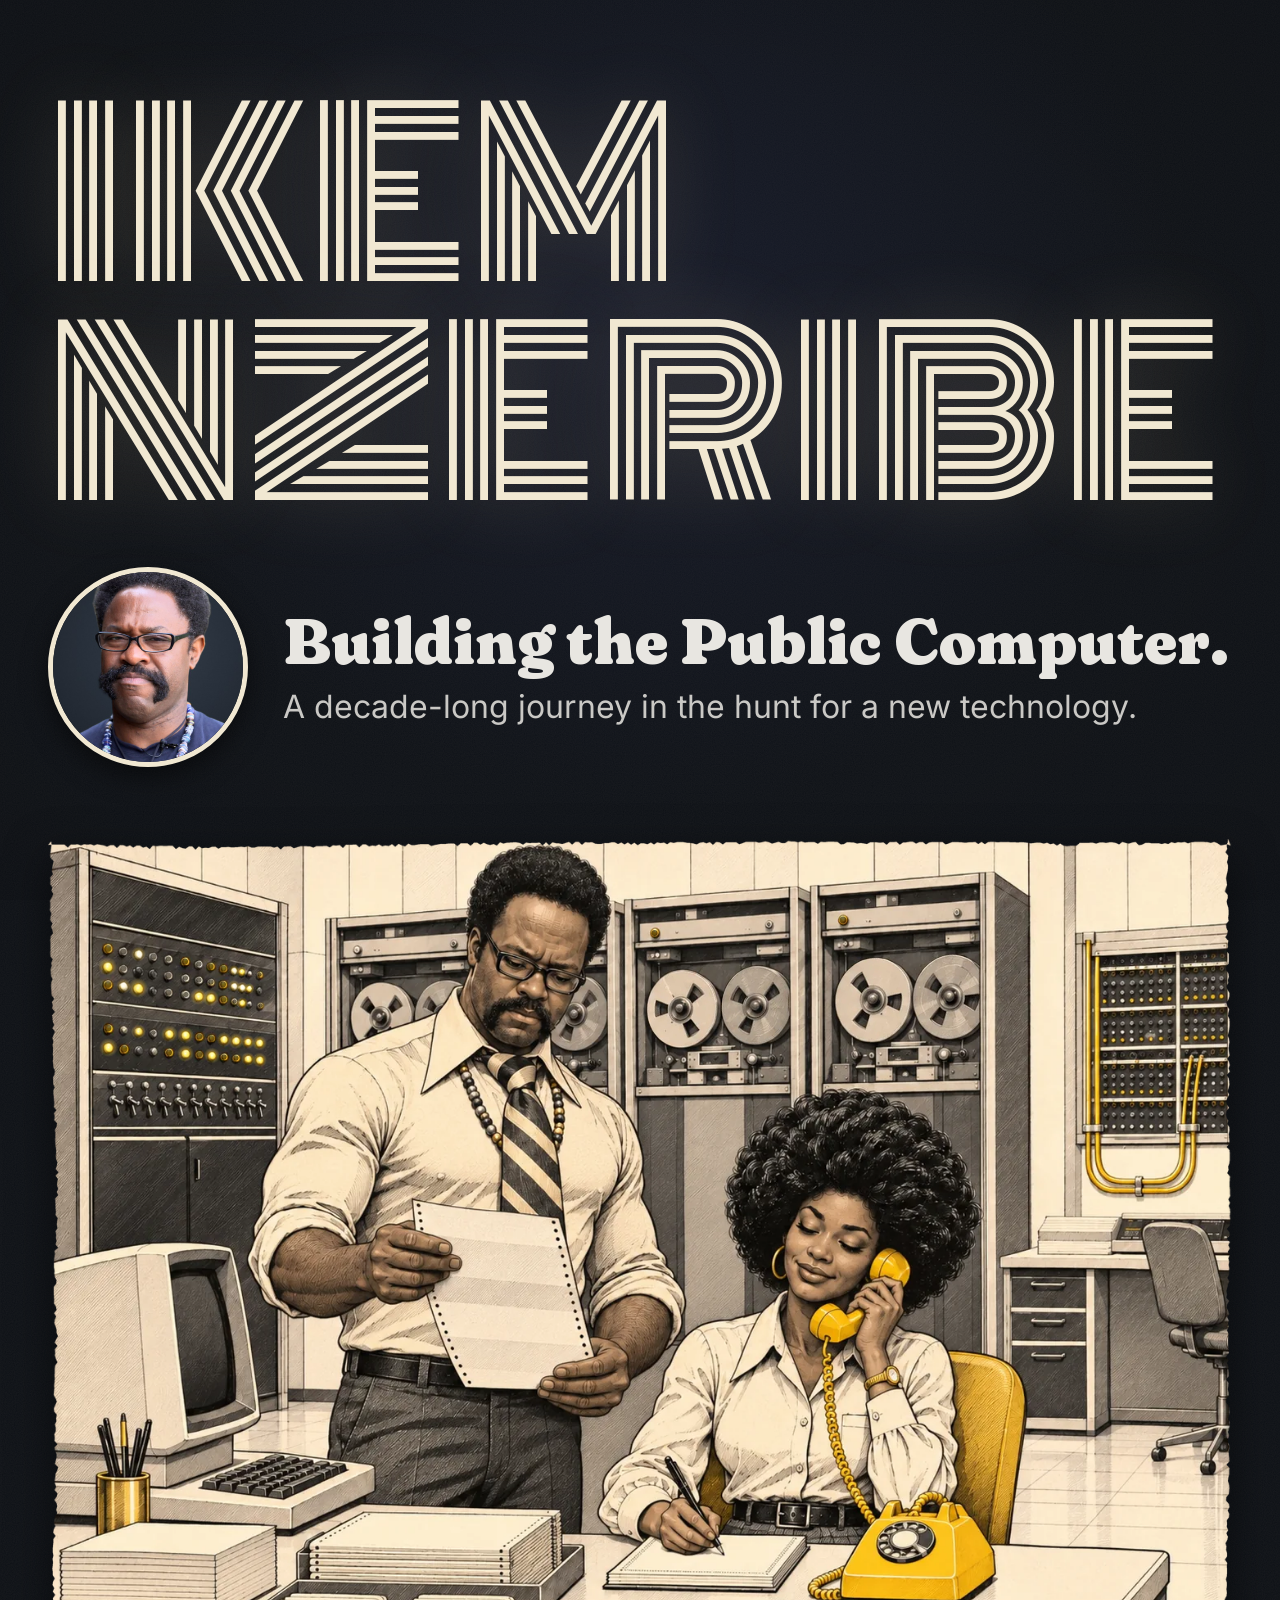
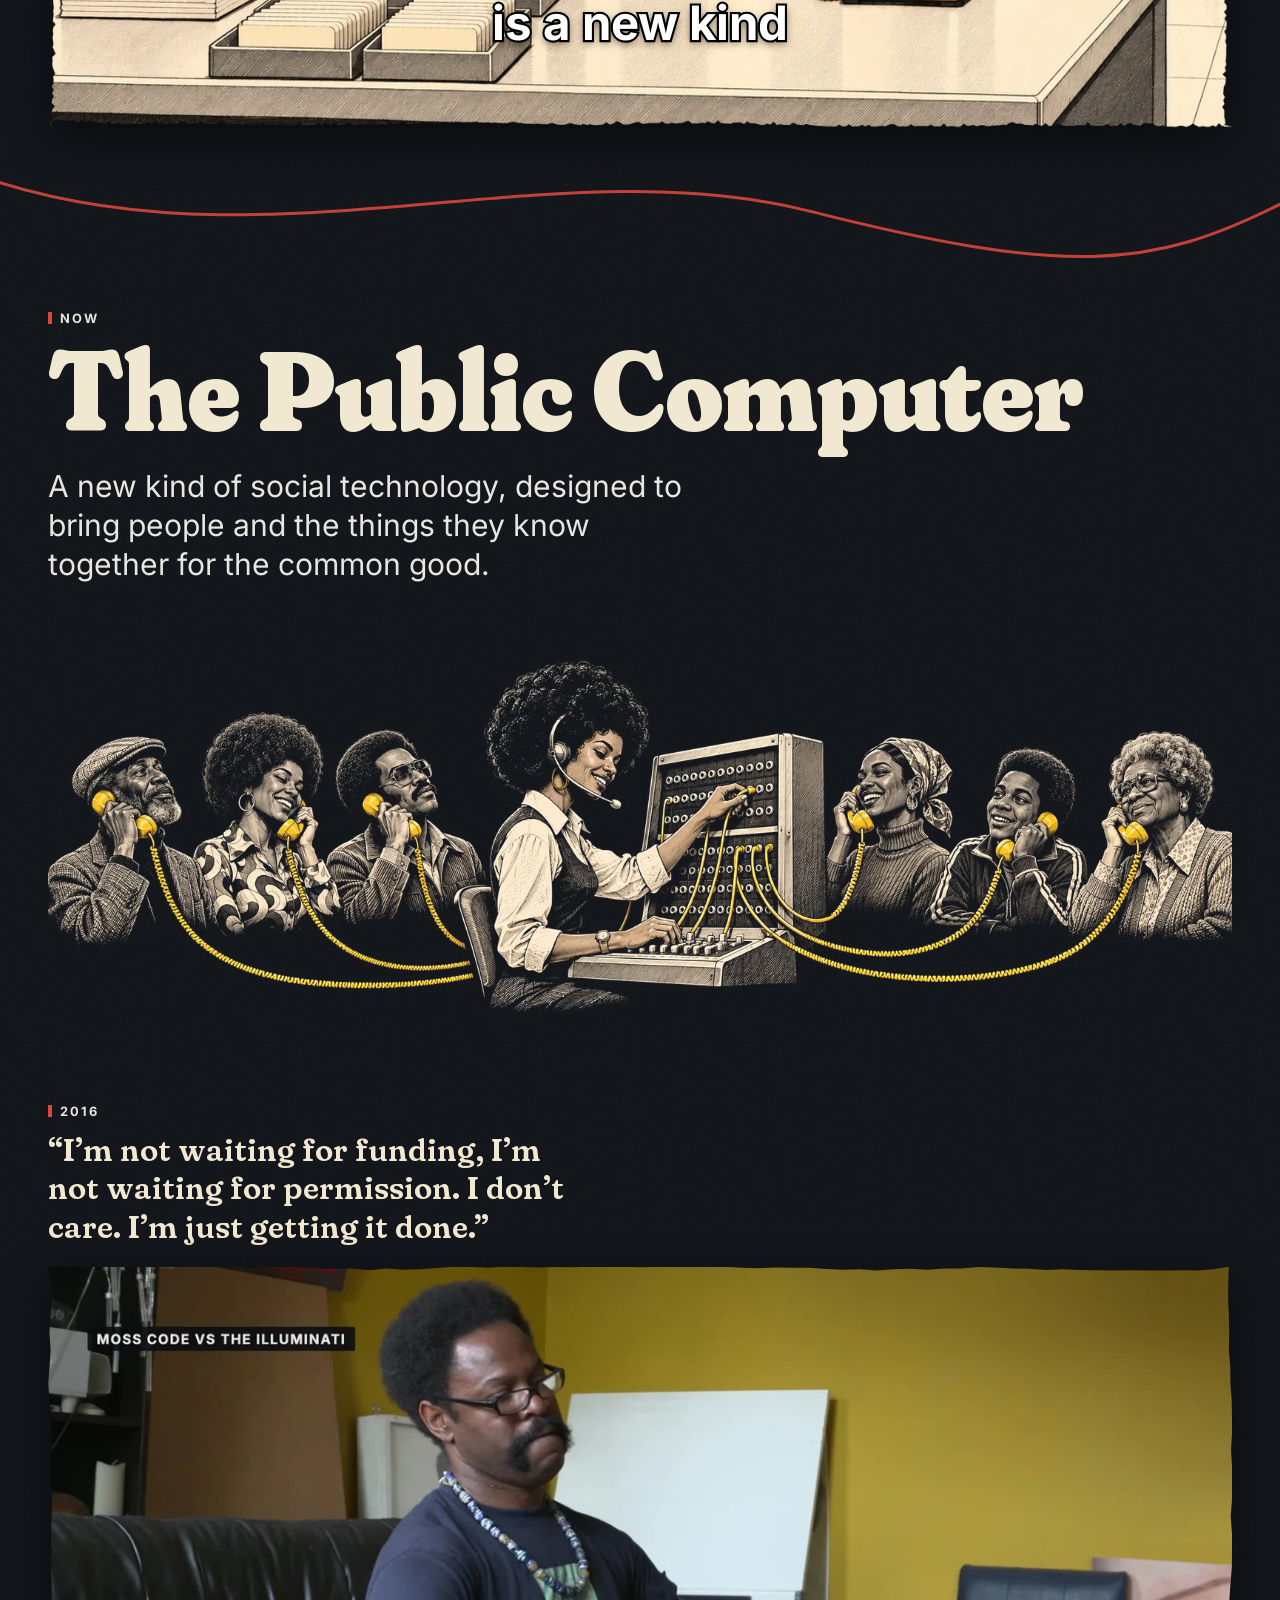
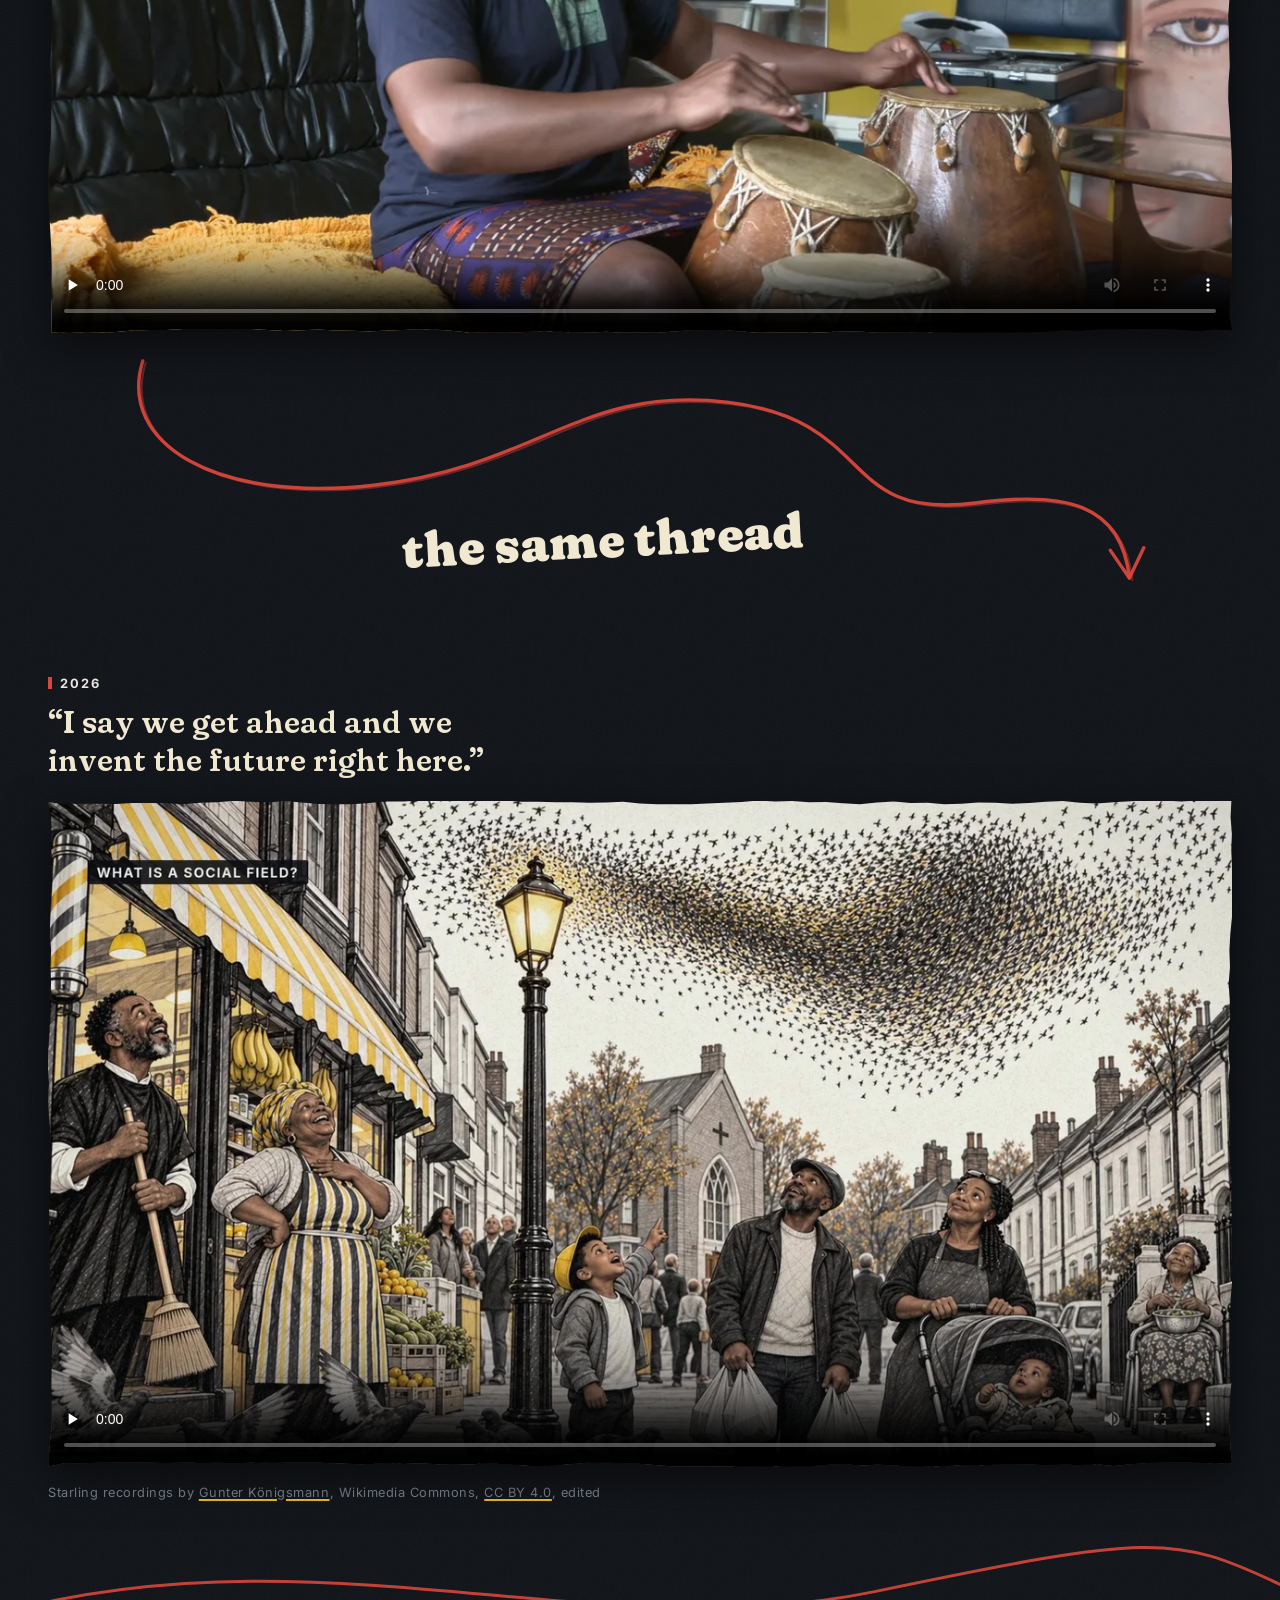
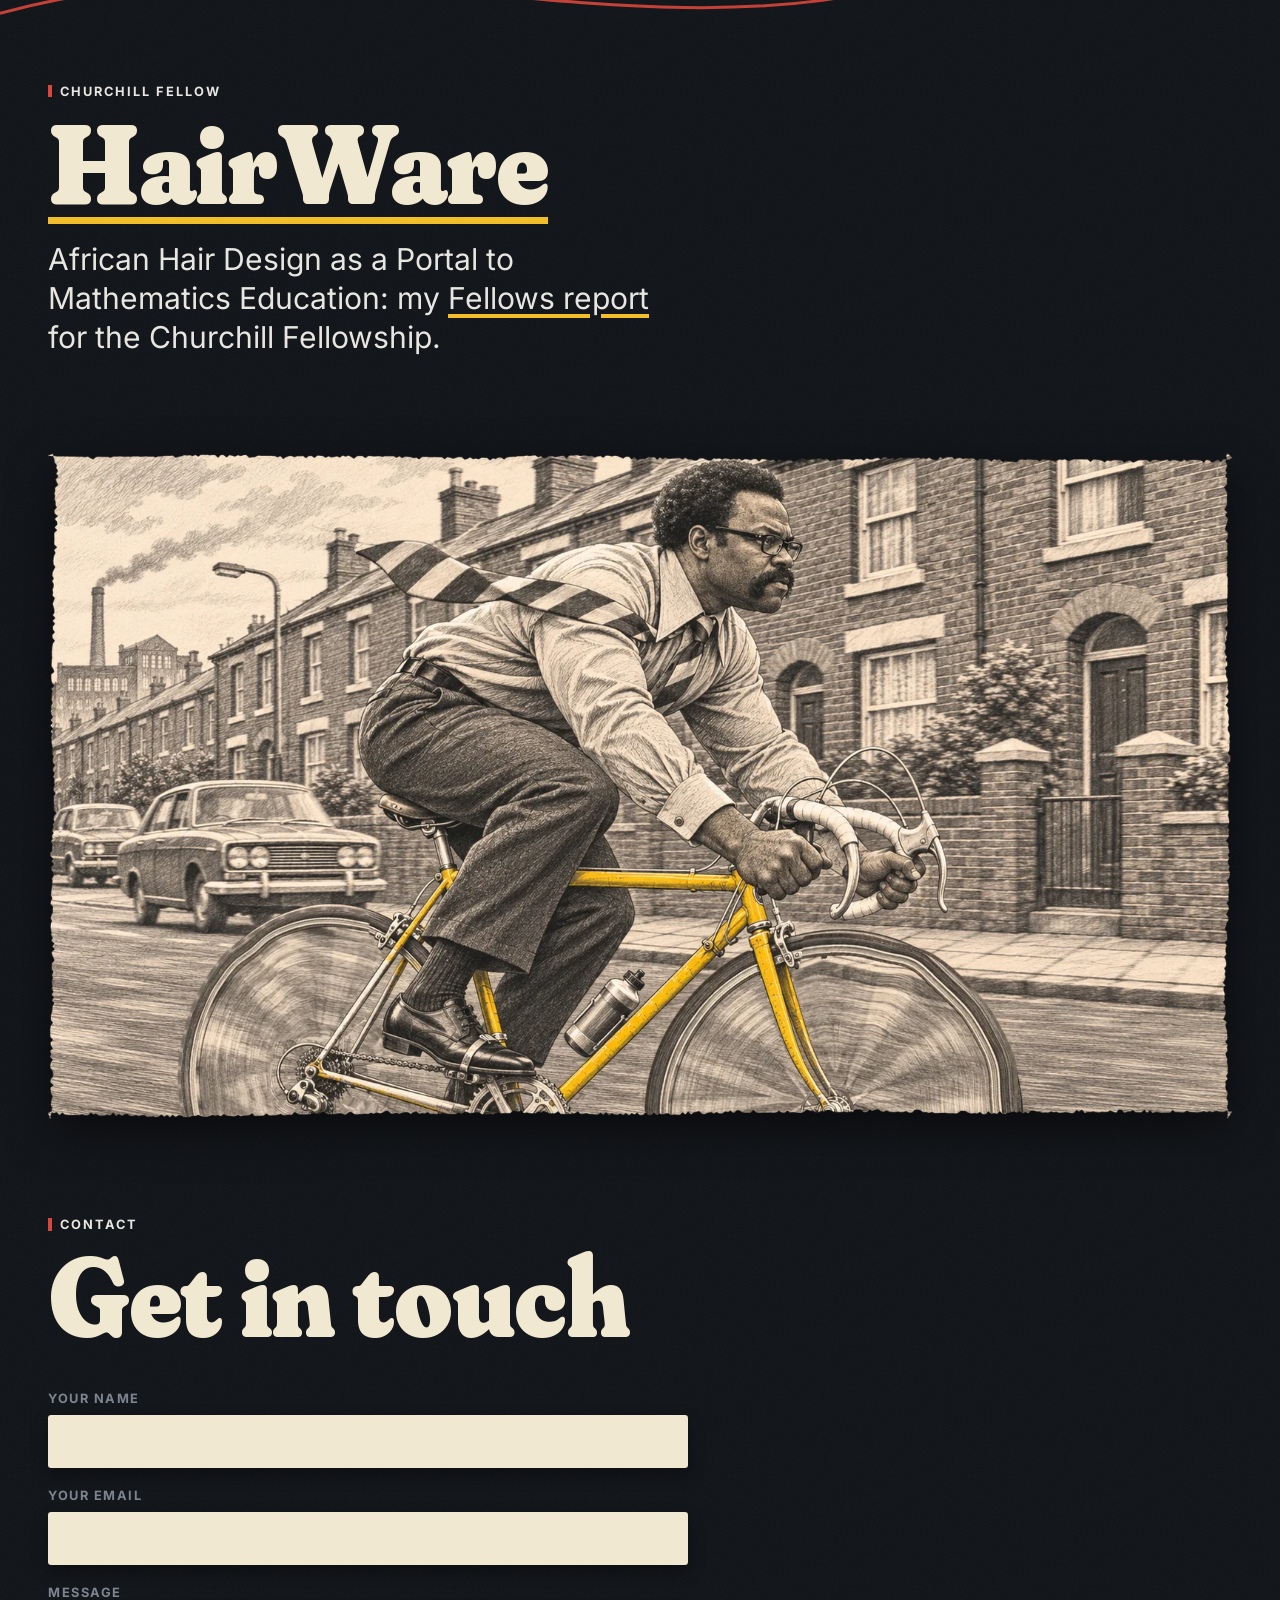
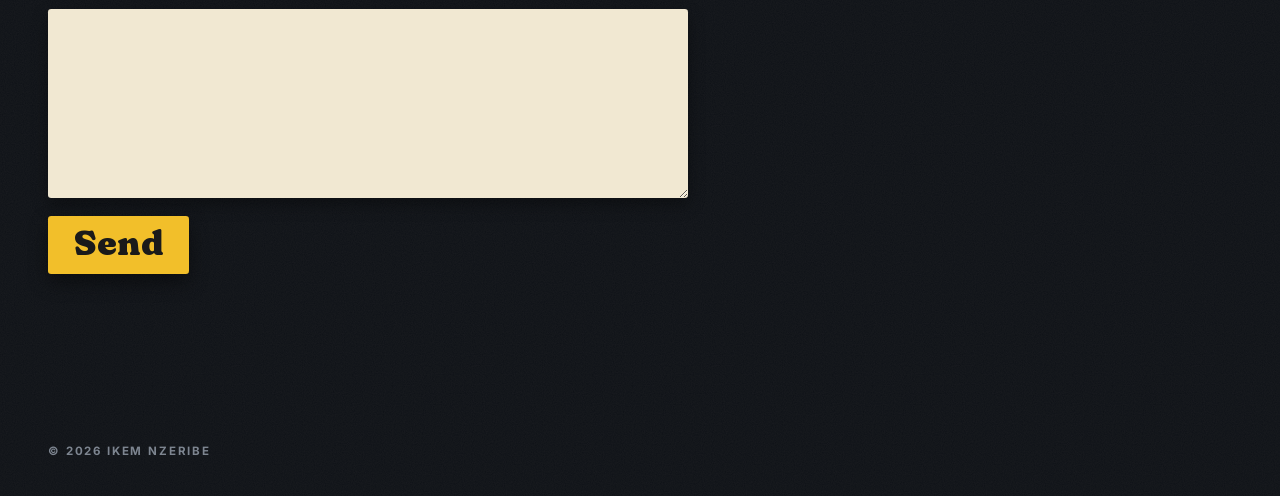
==== commit d639528f: "Add lineage" ====
--- a/index.html
+++ b/index.html
@@ -23,6 +23,7 @@
 <link rel="stylesheet" href="style.css">
 <link rel="stylesheet" href="film.css">
 <script src="site.js" defer></script>
+<script src="film.js" defer></script>
 </head>
 <body>
 
@@ -32,7 +33,10 @@
     <h1 class="name"><span>Ikem</span> <span>Nzeribe</span></h1>
     <div class="who">
       <img class="portrait" src="img/ikem.jpg" width="640" height="640" alt="Ikem Nzeribe: a handlebar moustache, black rectangular glasses and a string of beads; a serious, direct look.">
-      <p class="lede">Building the Public Computer.</p>
+      <div class="say">
+        <p class="lede">Building the Public Computer.</p>
+        <p class="sub">A decade-long journey in the hunt for a new technology.</p>
+      </div>
     </div>
   </section>
 
@@ -56,6 +60,8 @@
     </figure>
 
     <figure class="film" id="film">
+      <p class="kicker">2016</p>
+      <p class="say">&ldquo;I&rsquo;m not waiting for funding, I&rsquo;m not waiting for permission. I don&rsquo;t care. I&rsquo;m just getting it done.&rdquo;</p>
       <div class="frame">
         <video controls preload="none" playsinline width="1280" height="720" poster="img/moss-code-poster.webp" aria-label="Moss Code vs The Illuminati. A film.">
           <source src="film/moss-code.mp4" type="video/mp4">
@@ -63,7 +69,16 @@
       </div>
     </figure>
 
+    <svg class="thread" viewBox="0 0 1200 250" role="img" aria-label="An arrow drawn by hand from the first film to the second: the same thread.">
+      <path class="stroke ghost" transform="translate(3 2)" d="M 96 6 C 70 90, 170 150, 330 132 C 500 112, 540 30, 690 48 C 840 66, 800 168, 940 150 C 1030 138, 1088 150, 1096 226"/>
+      <path class="stroke" d="M 96 6 C 70 90, 170 150, 330 132 C 500 112, 540 30, 690 48 C 840 66, 800 168, 940 150 C 1030 138, 1088 150, 1096 226"/>
+      <path class="stroke head" d="M 1110.6 195.3 L 1096 226 L 1076.7 198"/>
+      <text x="360" y="216" transform="rotate(-3 360 216)">the same thread</text>
+    </svg>
+
     <figure class="film torn-b" id="film-field">
+      <p class="kicker">2026</p>
+      <p class="say">&ldquo;I say we get ahead and we invent the future right here.&rdquo;</p>
       <div class="frame">
         <video controls preload="none" playsinline width="1280" height="720" poster="img/social-field-poster.webp" aria-label="What is a social field? A film.">
           <source src="film/social-field.mp4" type="video/mp4">
--- a/film.css
+++ b/film.css
@@ -14,3 +14,16 @@
   clip-path: polygon(0.00% 0.28%, 1.43% 0.49%, 2.86% 0.47%, 4.29% 0.48%, 5.71% 0.52%, 7.14% 0.36%, 8.57% 0.37%, 10.00% 0.43%, 11.43% 0.55%, 12.86% 0.35%, 14.29% 0.25%, 15.71% 0.05%, 17.14% 0.20%, 18.57% 0.30%, 20.00% 0.07%, 21.43% 0.31%, 22.86% 0.54%, 24.29% 0.55%, 25.71% 0.55%, 27.14% 0.38%, 28.57% 0.14%, 30.00% 0.15%, 31.43% 0.00%, 32.86% 0.00%, 34.29% 0.00%, 35.71% 0.00%, 37.14% 0.00%, 38.57% 0.00%, 40.00% 0.17%, 41.43% 0.18%, 42.86% 0.25%, 44.29% 0.25%, 45.71% 0.33%, 47.14% 0.31%, 48.57% 0.20%, 50.00% 0.44%, 51.43% 0.55%, 52.86% 0.55%, 54.29% 0.55%, 55.71% 0.46%, 57.14% 0.32%, 58.57% 0.22%, 60.00% 0.01%, 61.43% 0.14%, 62.86% 0.09%, 64.29% 0.26%, 65.71% 0.21%, 67.14% 0.43%, 68.57% 0.55%, 70.00% 0.30%, 71.43% 0.16%, 72.86% 0.36%, 74.29% 0.35%, 75.71% 0.55%, 77.14% 0.50%, 78.57% 0.29%, 80.00% 0.35%, 81.43% 0.49%, 82.86% 0.38%, 84.29% 0.17%, 85.71% 0.09%, 87.14% 0.32%, 88.57% 0.45%, 90.00% 0.26%, 91.43% 0.13%, 92.86% 0.00%, 94.29% 0.00%, 95.71% 0.15%, 97.14% 0.00%, 98.57% 0.03%, 99.95% 0.00%, 99.88% 2.50%, 99.99% 5.00%, 99.94% 7.50%, 100.00% 10.00%, 100.00% 12.50%, 100.00% 15.00%, 100.00% 17.50%, 99.86% 20.00%, 99.78% 22.50%, 99.83% 25.00%, 99.72% 27.50%, 99.81% 30.00%, 99.84% 32.50%, 99.73% 35.00%, 99.69% 37.50%, 99.81% 40.00%, 99.68% 42.50%, 99.76% 45.00%, 99.83% 47.50%, 99.75% 50.00%, 99.80% 52.50%, 99.86% 55.00%, 99.98% 57.50%, 100.00% 60.00%, 99.98% 62.50%, 100.00% 65.00%, 99.97% 67.50%, 100.00% 70.00%, 100.00% 72.50%, 99.87% 75.00%, 99.87% 77.50%, 99.85% 80.00%, 99.75% 82.50%, 99.84% 85.00%, 99.94% 87.50%, 99.82% 90.00%, 99.73% 92.50%, 99.80% 95.00%, 99.89% 97.50%, 100.00% 99.45%, 98.57% 99.60%, 97.14% 99.45%, 95.71% 99.45%, 94.29% 99.45%, 92.86% 99.49%, 91.43% 99.68%, 90.00% 99.91%, 88.57% 99.68%, 87.14% 99.81%, 85.71% 99.71%, 84.29% 99.83%, 82.86% 99.67%, 81.43% 99.62%, 80.00% 99.73%, 78.57% 99.89%, 77.14% 99.78%, 75.71% 99.99%, 74.29% 100.00%, 72.86% 99.97%, 71.43% 99.80%, 70.00% 99.74%, 68.57% 99.85%, 67.14% 99.64%, 65.71% 99.79%, 64.29% 100.00%, 62.86% 100.00%, 61.43% 100.00%, 60.00% 100.00%, 58.57% 100.00%, 57.14% 100.00%, 55.71% 99.96%, 54.29% 100.00%, 52.86% 100.00%, 51.43% 99.81%, 50.00% 99.57%, 48.57% 99.49%, 47.14% 99.45%, 45.71% 99.45%, 44.29% 99.63%, 42.86% 99.86%, 41.43% 100.00%, 40.00% 99.80%, 38.57% 99.70%, 37.14% 99.47%, 35.71% 99.71%, 34.29% 99.64%, 32.86% 99.65%, 31.43% 99.53%, 30.00% 99.62%, 28.57% 99.45%, 27.14% 99.66%, 25.71% 99.64%, 24.29% 99.52%, 22.86% 99.45%, 21.43% 99.45%, 20.00% 99.45%, 18.57% 99.45%, 17.14% 99.45%, 15.71% 99.52%, 14.29% 99.45%, 12.86% 99.45%, 11.43% 99.45%, 10.00% 99.49%, 8.57% 99.45%, 7.14% 99.45%, 5.71% 99.45%, 4.29% 99.45%, 2.86% 99.51%, 1.43% 99.47%, 0.07% 100.00%, 0.11% 97.50%, 0.26% 95.00%, 0.32% 92.50%, 0.32% 90.00%, 0.29% 87.50%, 0.32% 85.00%, 0.32% 82.50%, 0.30% 80.00%, 0.32% 77.50%, 0.20% 75.00%, 0.27% 72.50%, 0.14% 70.00%, 0.17% 67.50%, 0.16% 65.00%, 0.08% 62.50%, 0.14% 60.00%, 0.14% 57.50%, 0.17% 55.00%, 0.29% 52.50%, 0.22% 50.00%, 0.08% 47.50%, 0.02% 45.00%, 0.08% 42.50%, 0.00% 40.00%, 0.00% 37.50%, 0.12% 35.00%, 0.16% 32.50%, 0.15% 30.00%, 0.26% 27.50%, 0.21% 25.00%, 0.26% 22.50%, 0.17% 20.00%, 0.15% 17.50%, 0.24% 15.00%, 0.32% 12.50%, 0.32% 10.00%, 0.29% 7.50%, 0.31% 5.00%, 0.26% 2.50%);
 }
 .film .credit { margin-top: 1rem; text-transform: none; letter-spacing: 0.04em; font-weight: 400; font-size: 0.8rem; }
+
+.who .say { min-width: 0; }
+.sub { margin: clamp(0.5rem, 1.2vw, 0.9rem) 0 0; font-size: clamp(1.05rem, 0.8rem + 1.5vw, 2rem); line-height: 1.25; color: var(--ink); opacity: 0.86; text-wrap: balance; }
+.film .say { max-width: 30ch; margin: 0 0 1.3rem; font-family: "Fraunces", Georgia, serif; font-weight: 600; font-size: clamp(1.25rem, 1rem + 1.2vw, 2rem); line-height: 1.22; color: var(--cream); text-wrap: balance; }
+.thread { display: block; width: 100%; height: auto; margin: clamp(0.6rem, 2vw, 1.4rem) 0 0; overflow: visible; }
+.thread path { fill: none; stroke: var(--red); stroke-width: 3.4; stroke-linecap: round; stroke-linejoin: round; vector-effect: non-scaling-stroke; opacity: 0.94; }
+.thread .ghost { stroke-width: 2; opacity: 0.4; }
+.thread text { font-family: "Fraunces", Georgia, serif; font-weight: 900; font-size: 50px; fill: var(--cream); }
+.thread.armed path { transition: stroke-dashoffset 1.9s ease-in-out; }
+.thread.armed .head { transition-delay: 1.7s; transition-duration: 0.45s; }
+.thread.armed text { opacity: 0; transition: opacity 0.9s ease-out 1.1s; }
+.thread.armed.drawn path { stroke-dashoffset: 0 !important; }
+.thread.armed.drawn text { opacity: 1; }
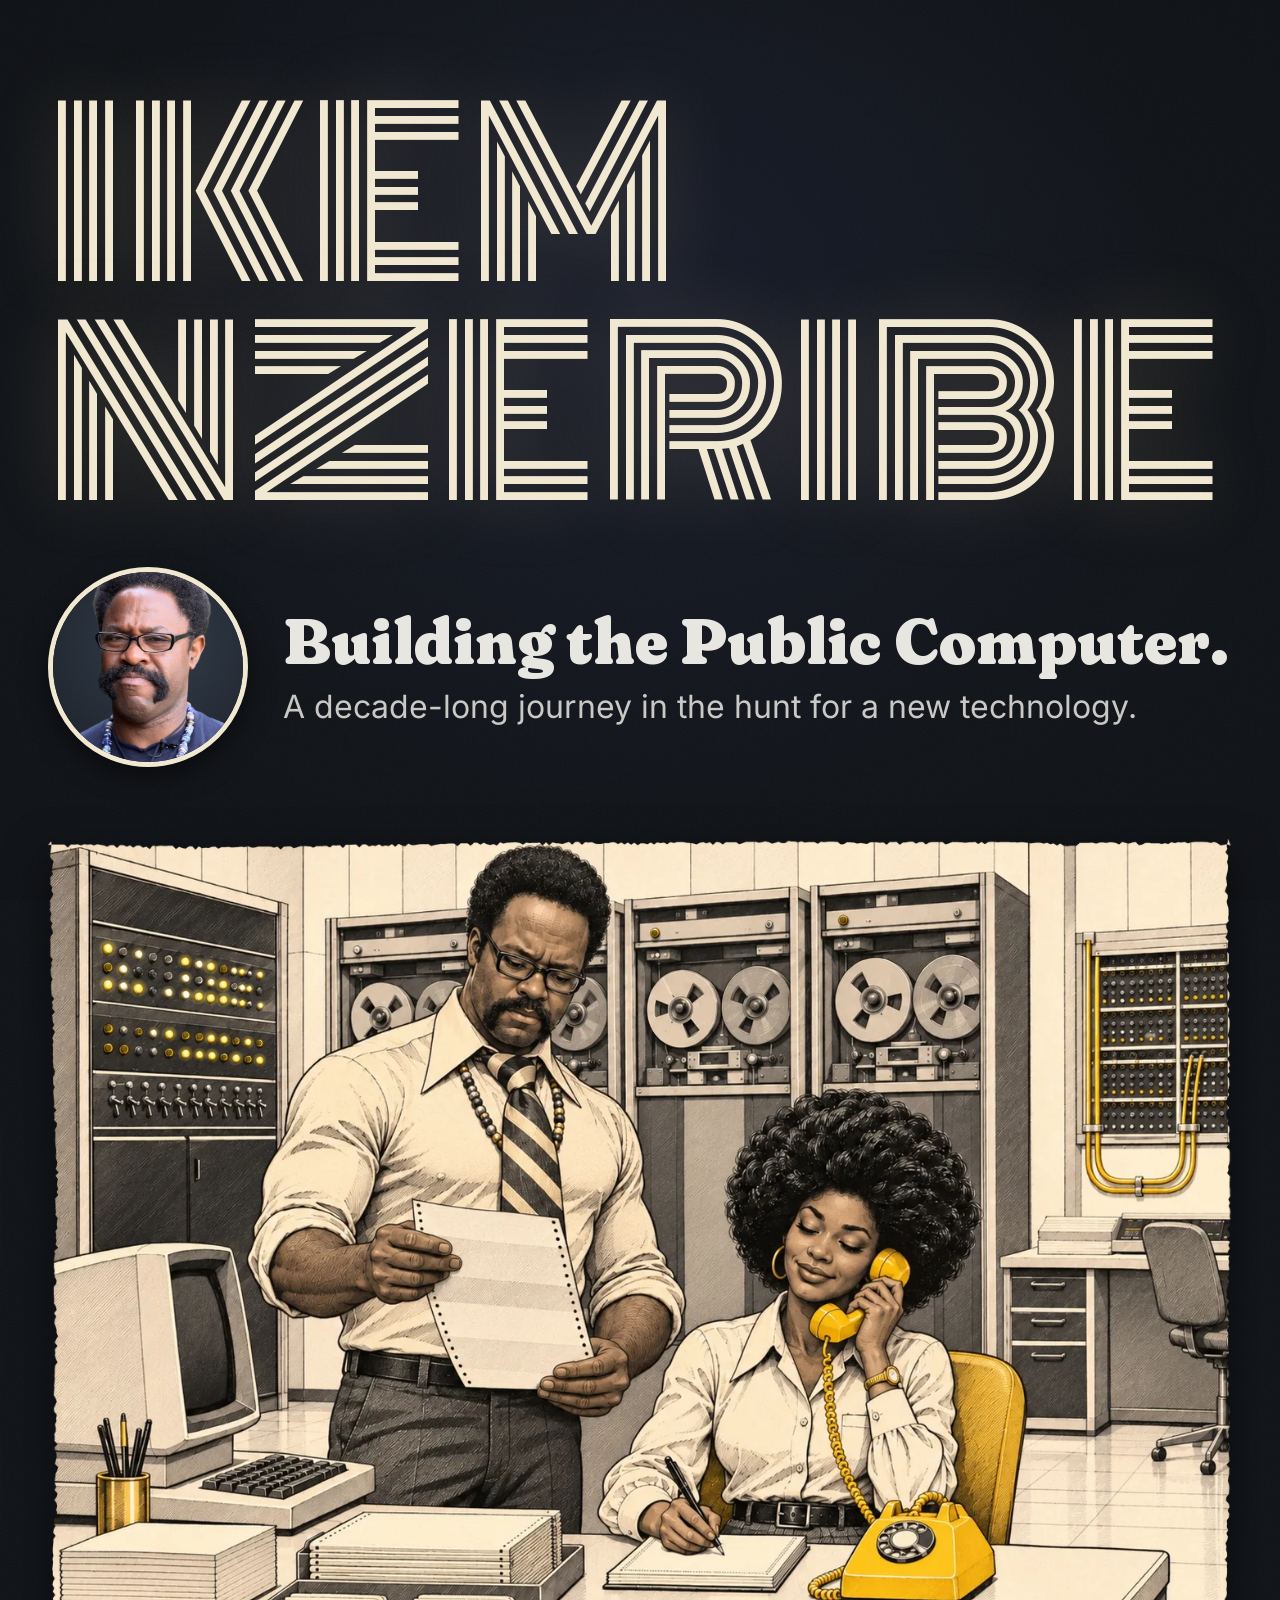
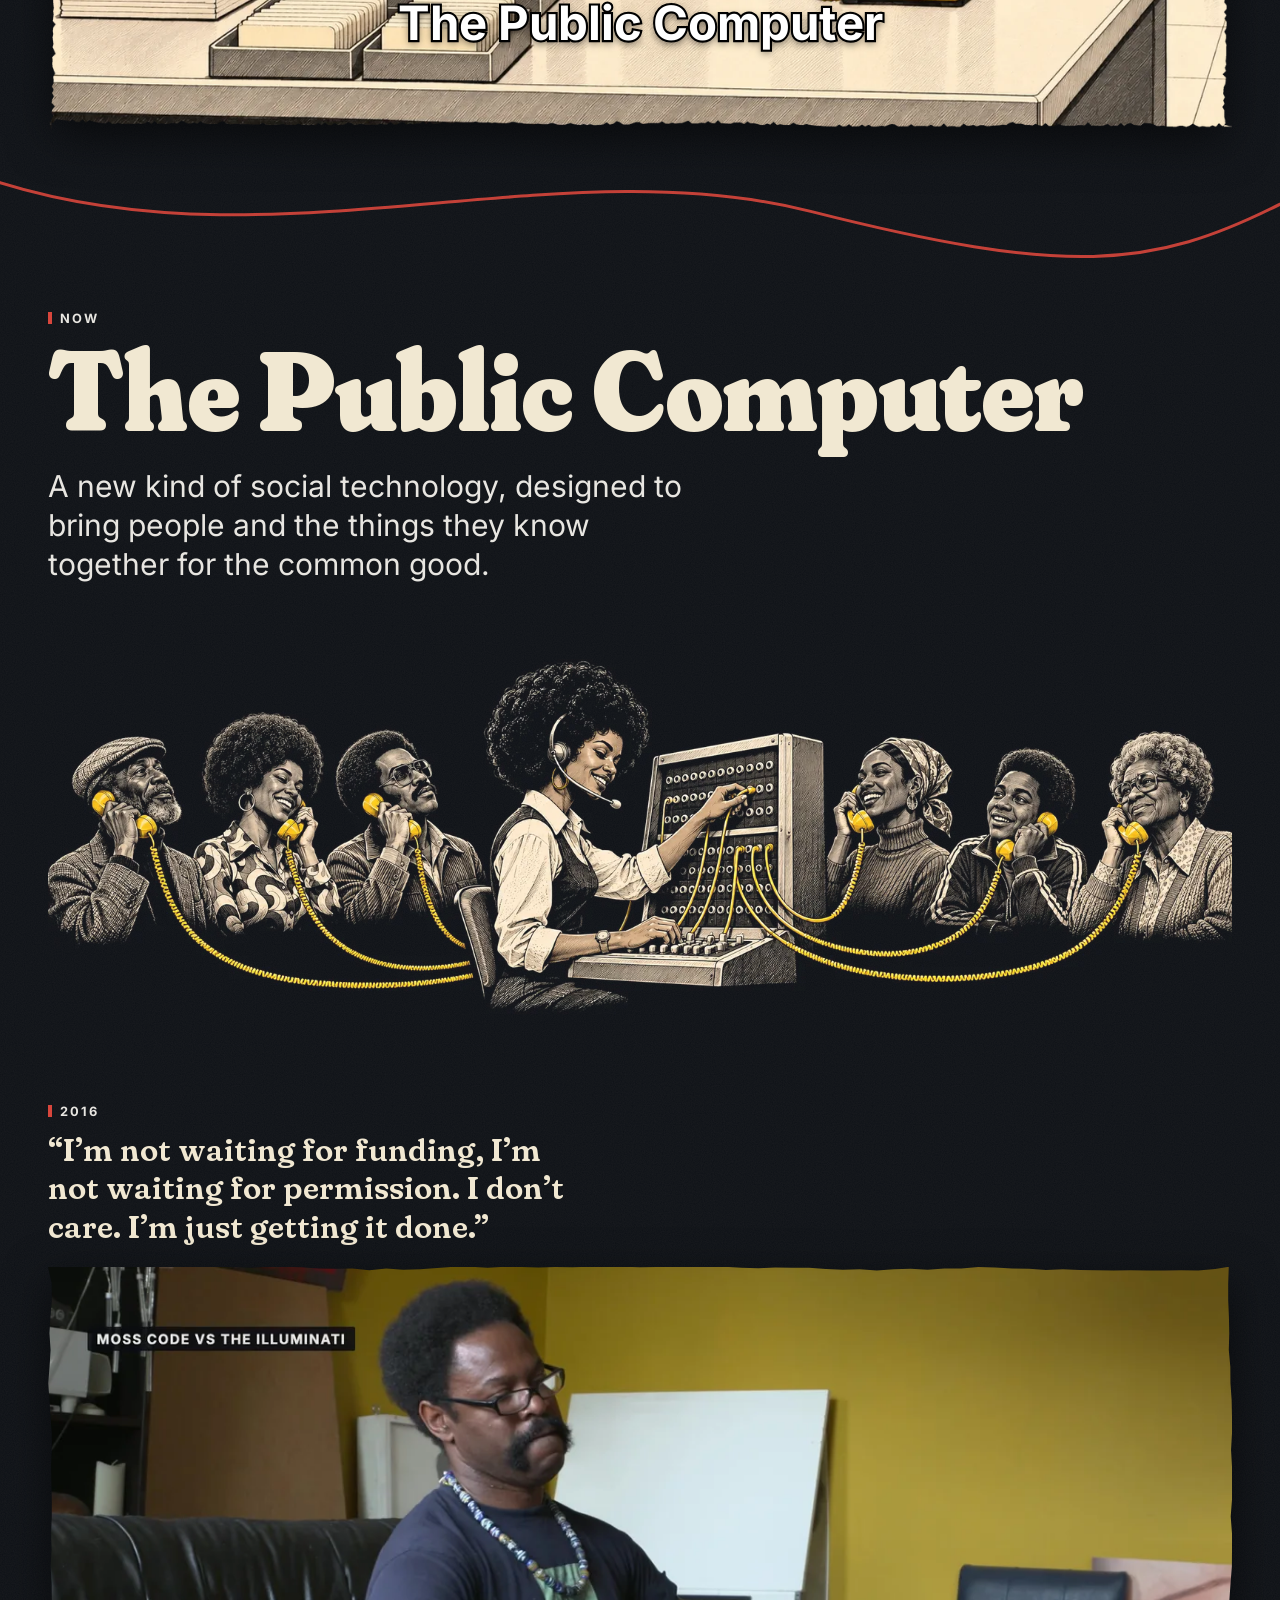
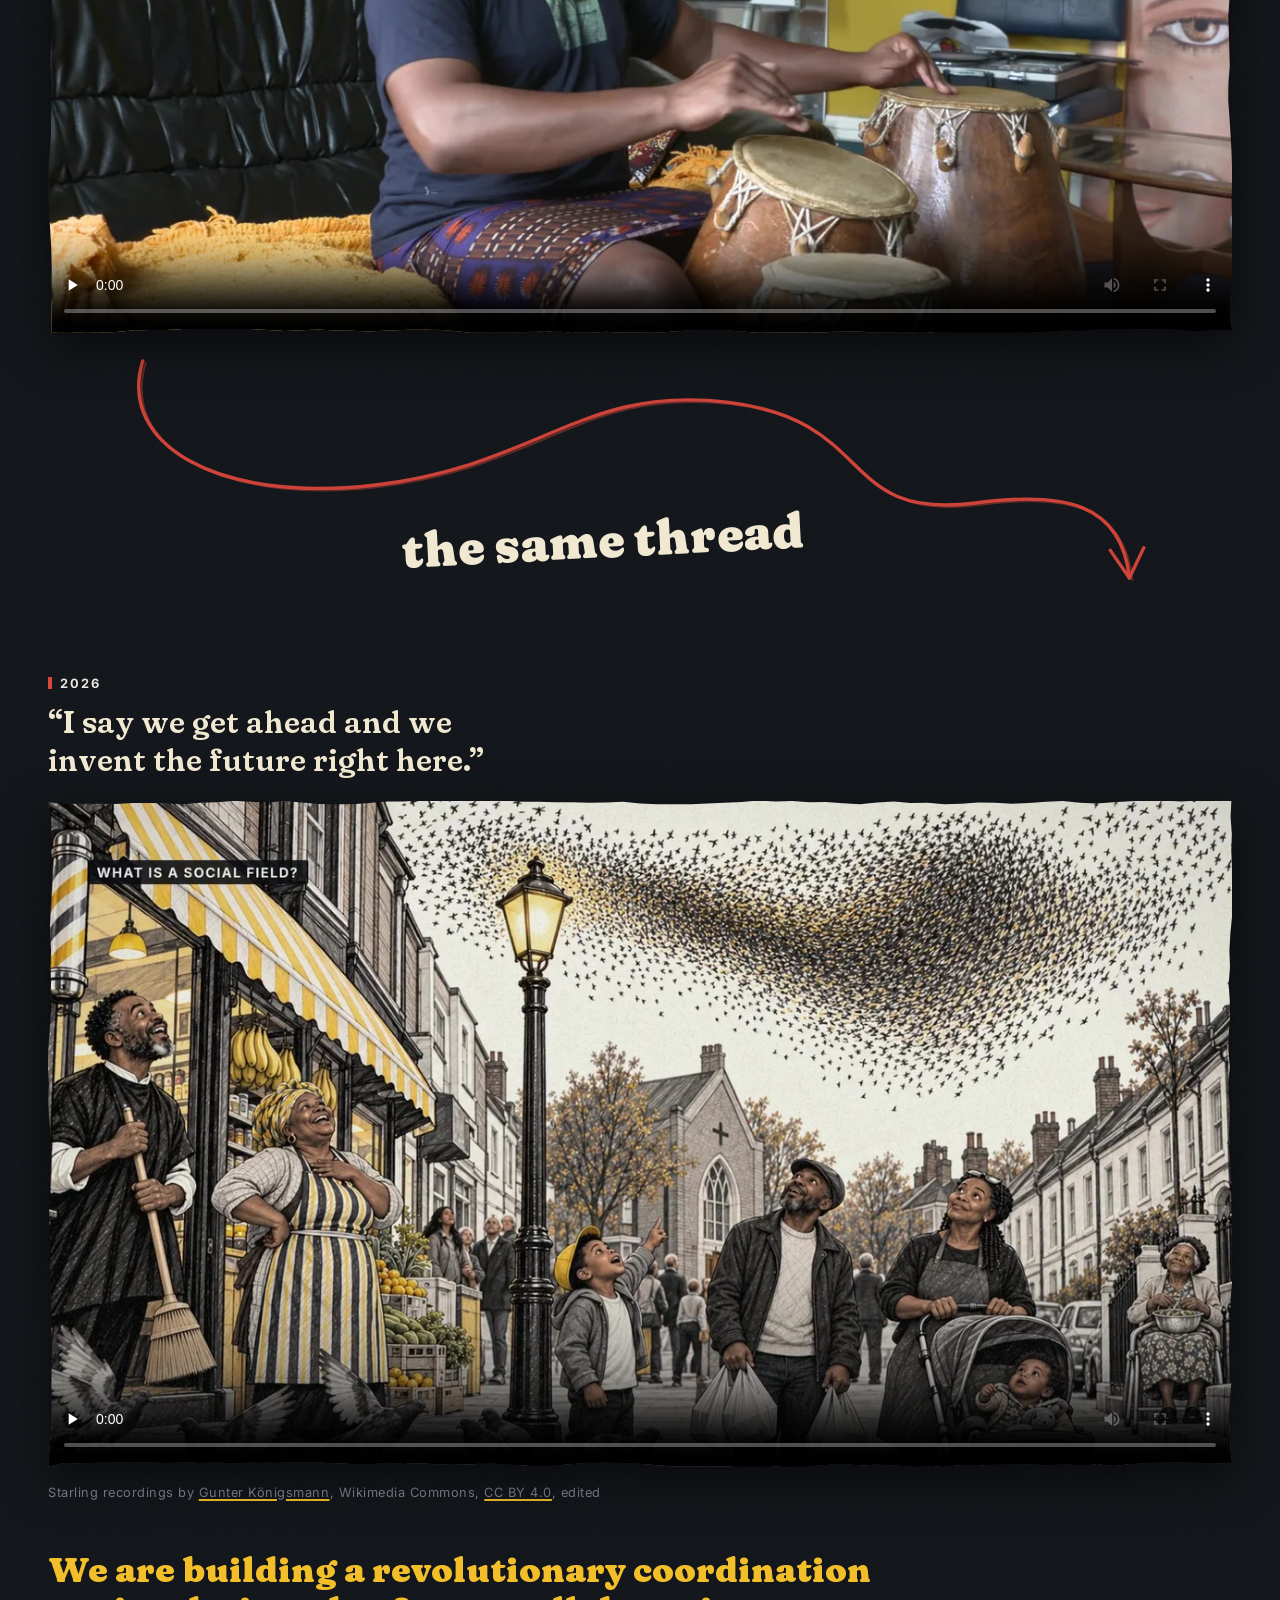
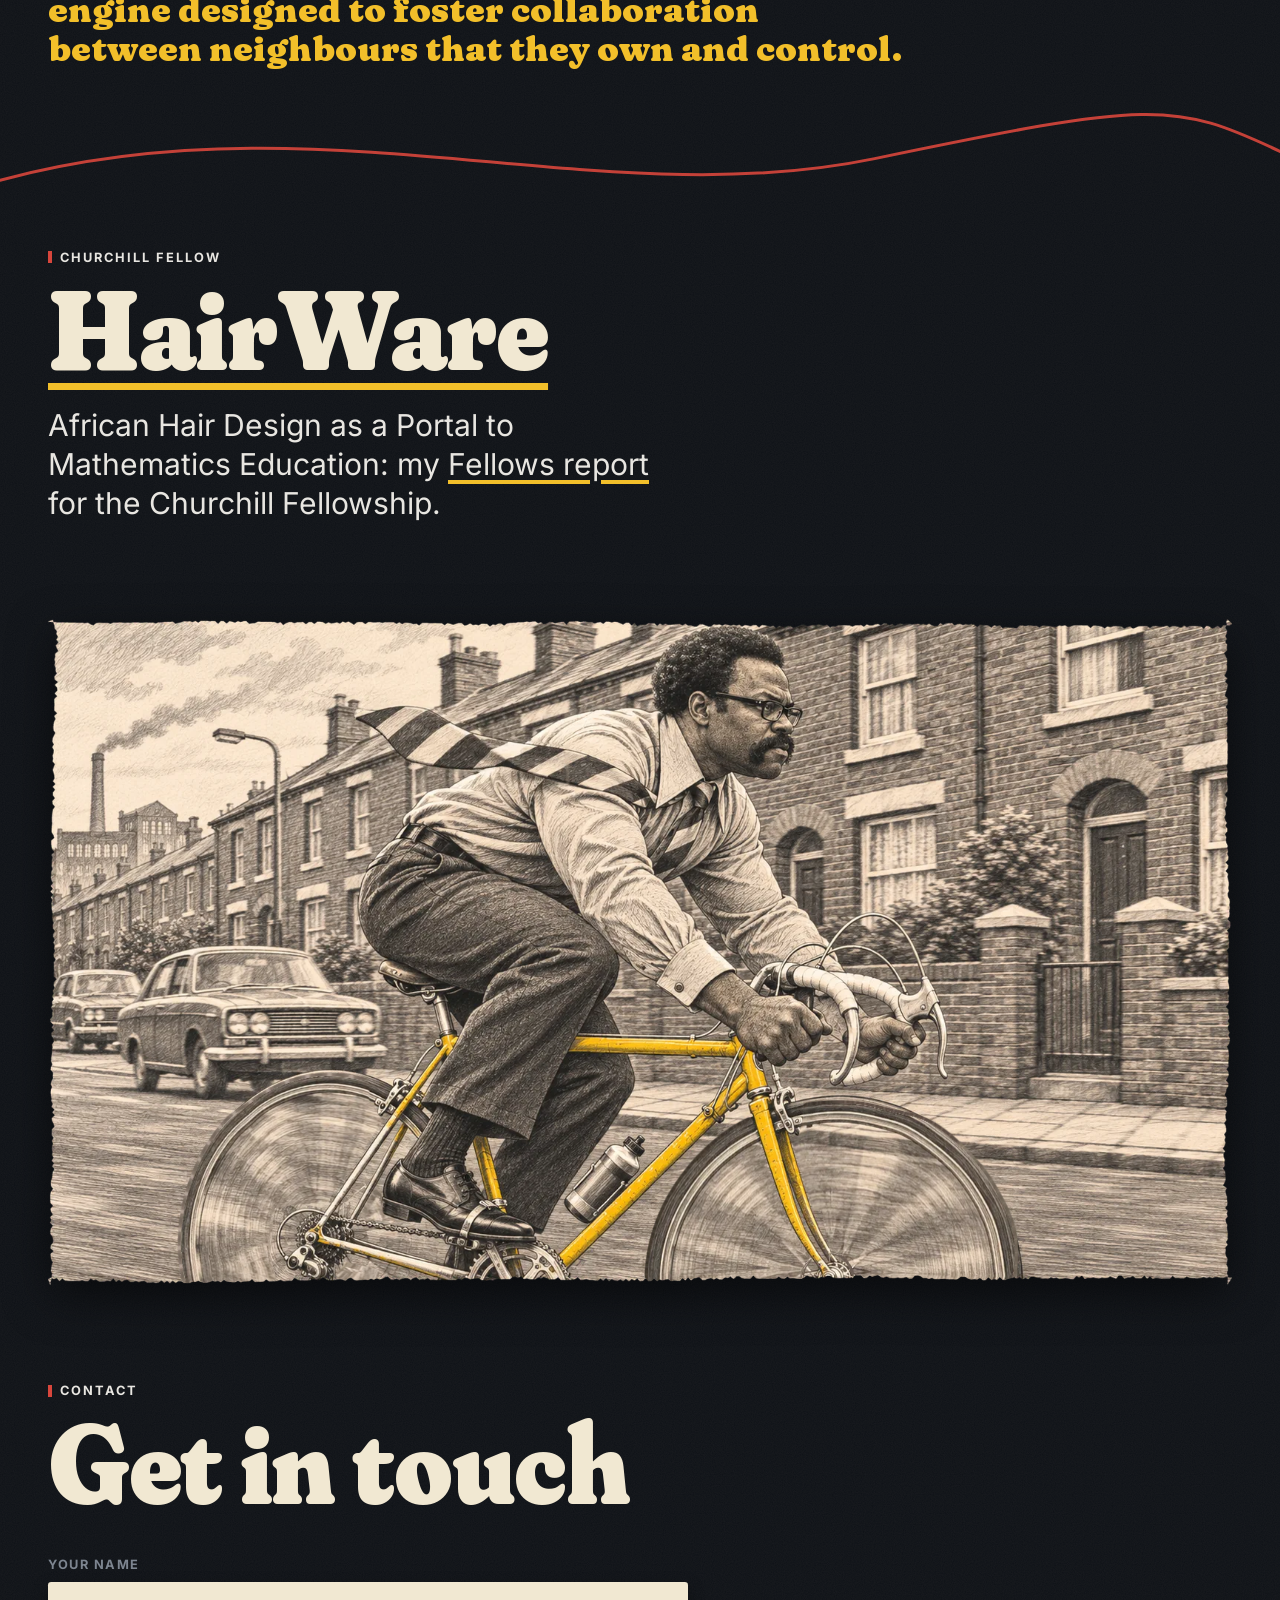
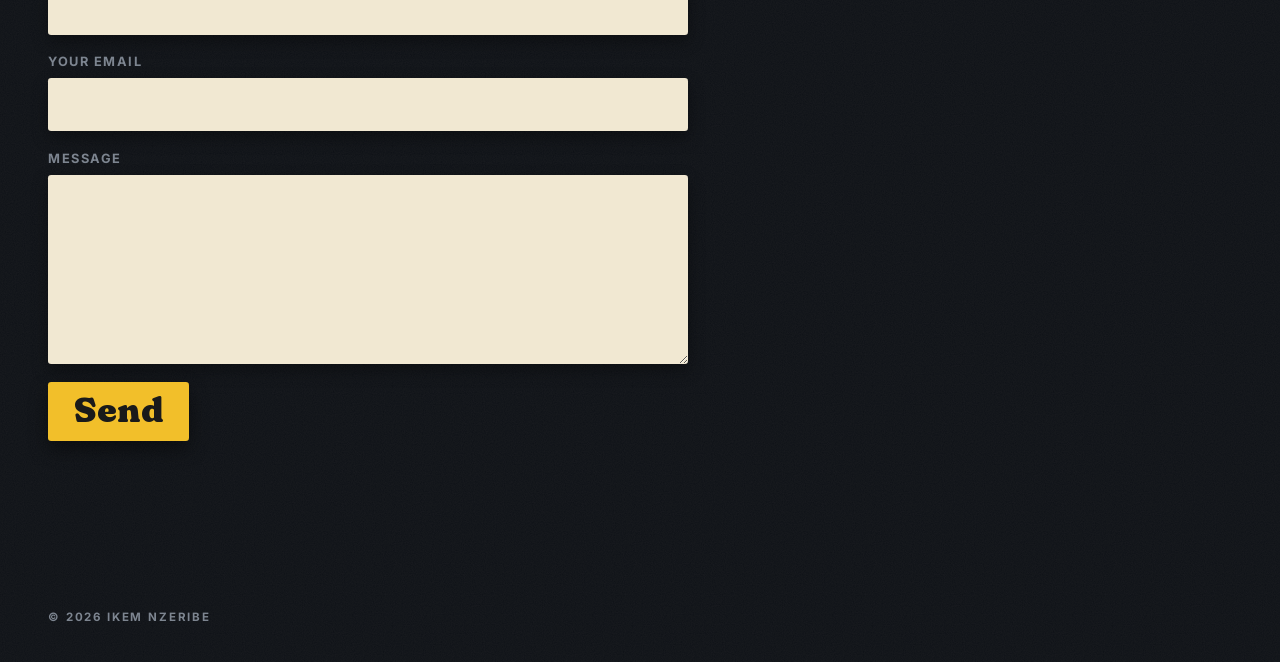
==== commit dcea5720: "Update" ====
--- a/index.html
+++ b/index.html
@@ -87,6 +87,8 @@
       <p class="label credit">Starling recordings by <a href="https://commons.wikimedia.org/wiki/File:2018-10-10_landende_stare.ogg">Gunter Königsmann</a>, Wikimedia Commons, <a href="https://creativecommons.org/licenses/by/4.0/">CC BY 4.0</a>, edited</p>
     </figure>
 
+    <p class="aim">We are building a revolutionary coordination engine designed to foster collaboration between neighbours that they own and control.</p>
+
   </section>
 
   <svg class="pencil" viewBox="0 0 1200 160" preserveAspectRatio="none" aria-hidden="true">
--- a/style.css
+++ b/style.css
@@ -184,6 +184,16 @@
   line-height: 1.3;
 }
 
+.aim {
+  margin: clamp(1.6rem, 4vw, 3rem) 0 0;
+  font-family: "Fraunces", Georgia, serif;
+  font-weight: 900;
+  font-size: clamp(1.35rem, 1rem + 1.5vw, 2.4rem);
+  line-height: 1.12;
+  text-wrap: balance;
+  color: var(--yellow);
+}
+
 .racer { margin-top: clamp(3rem, 8vw, 6rem); }
 
 .contact { margin-top: clamp(3rem, 8vw, 6rem); }
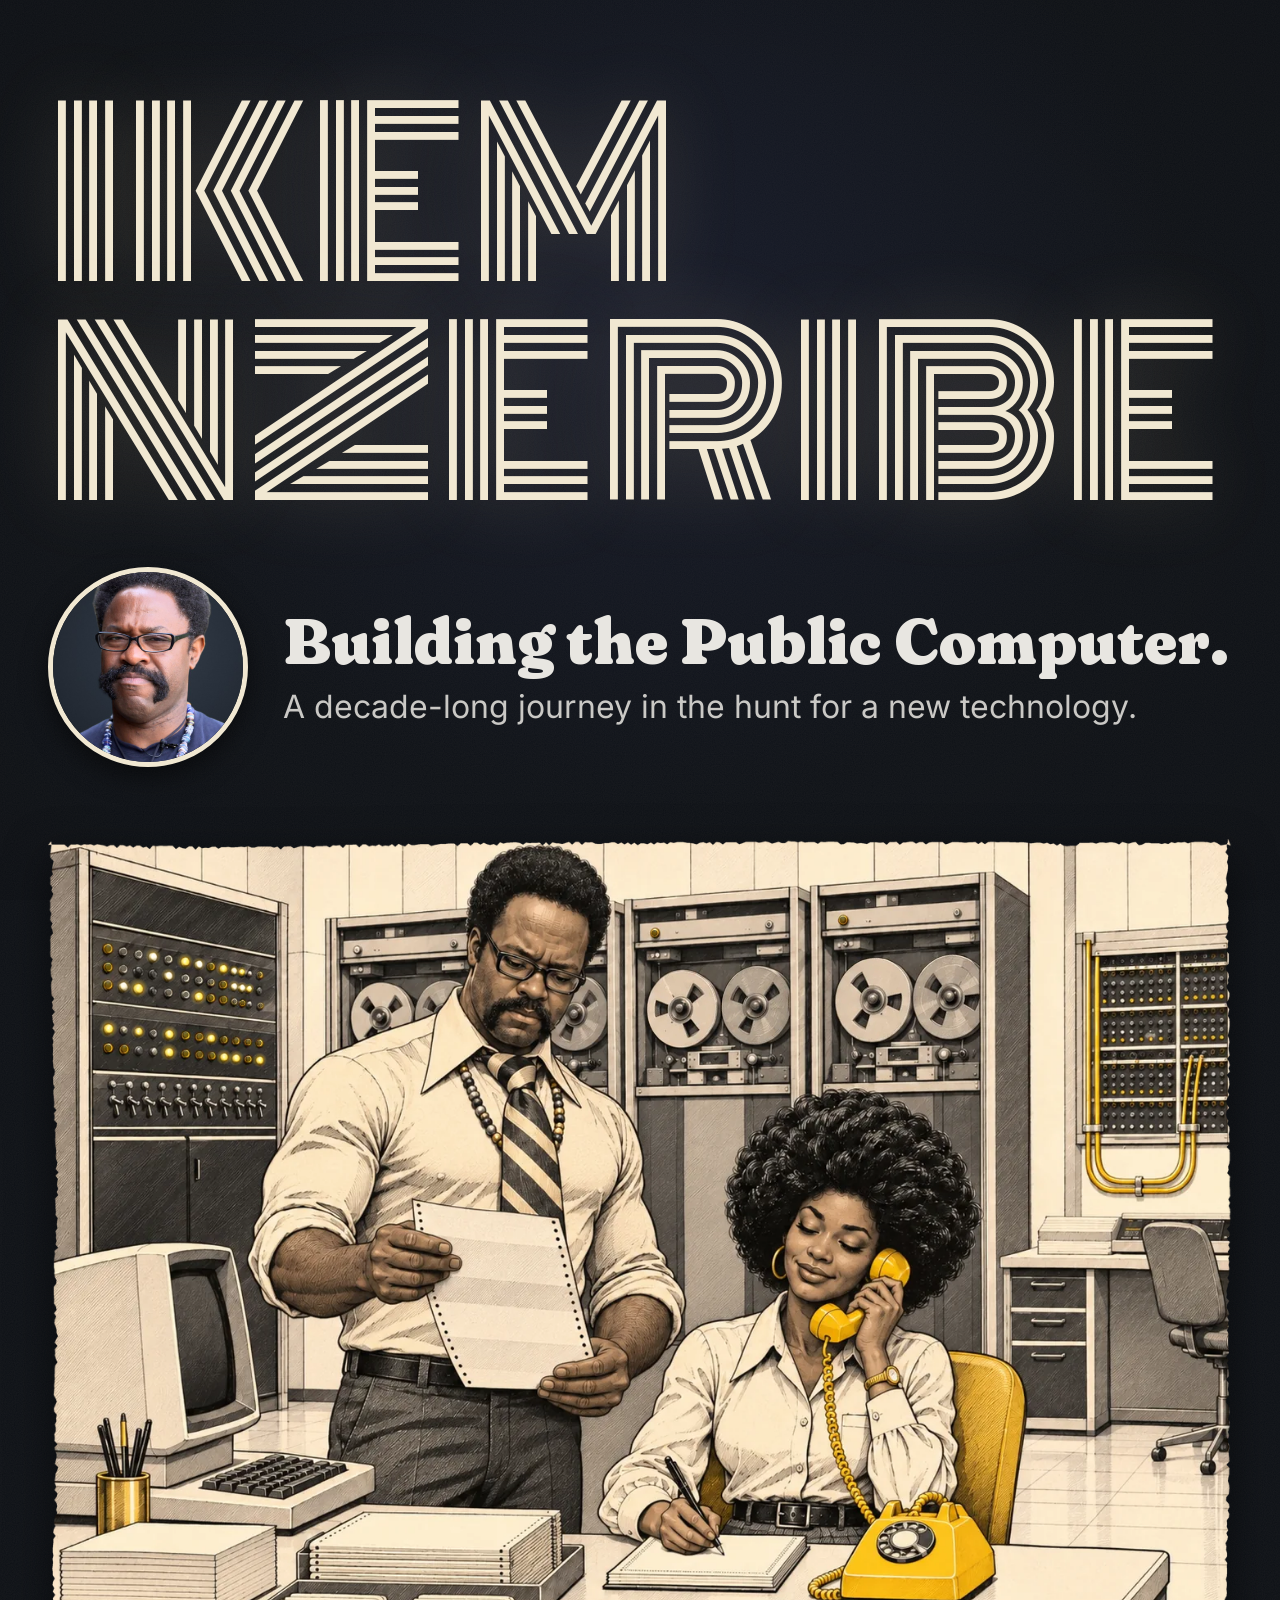
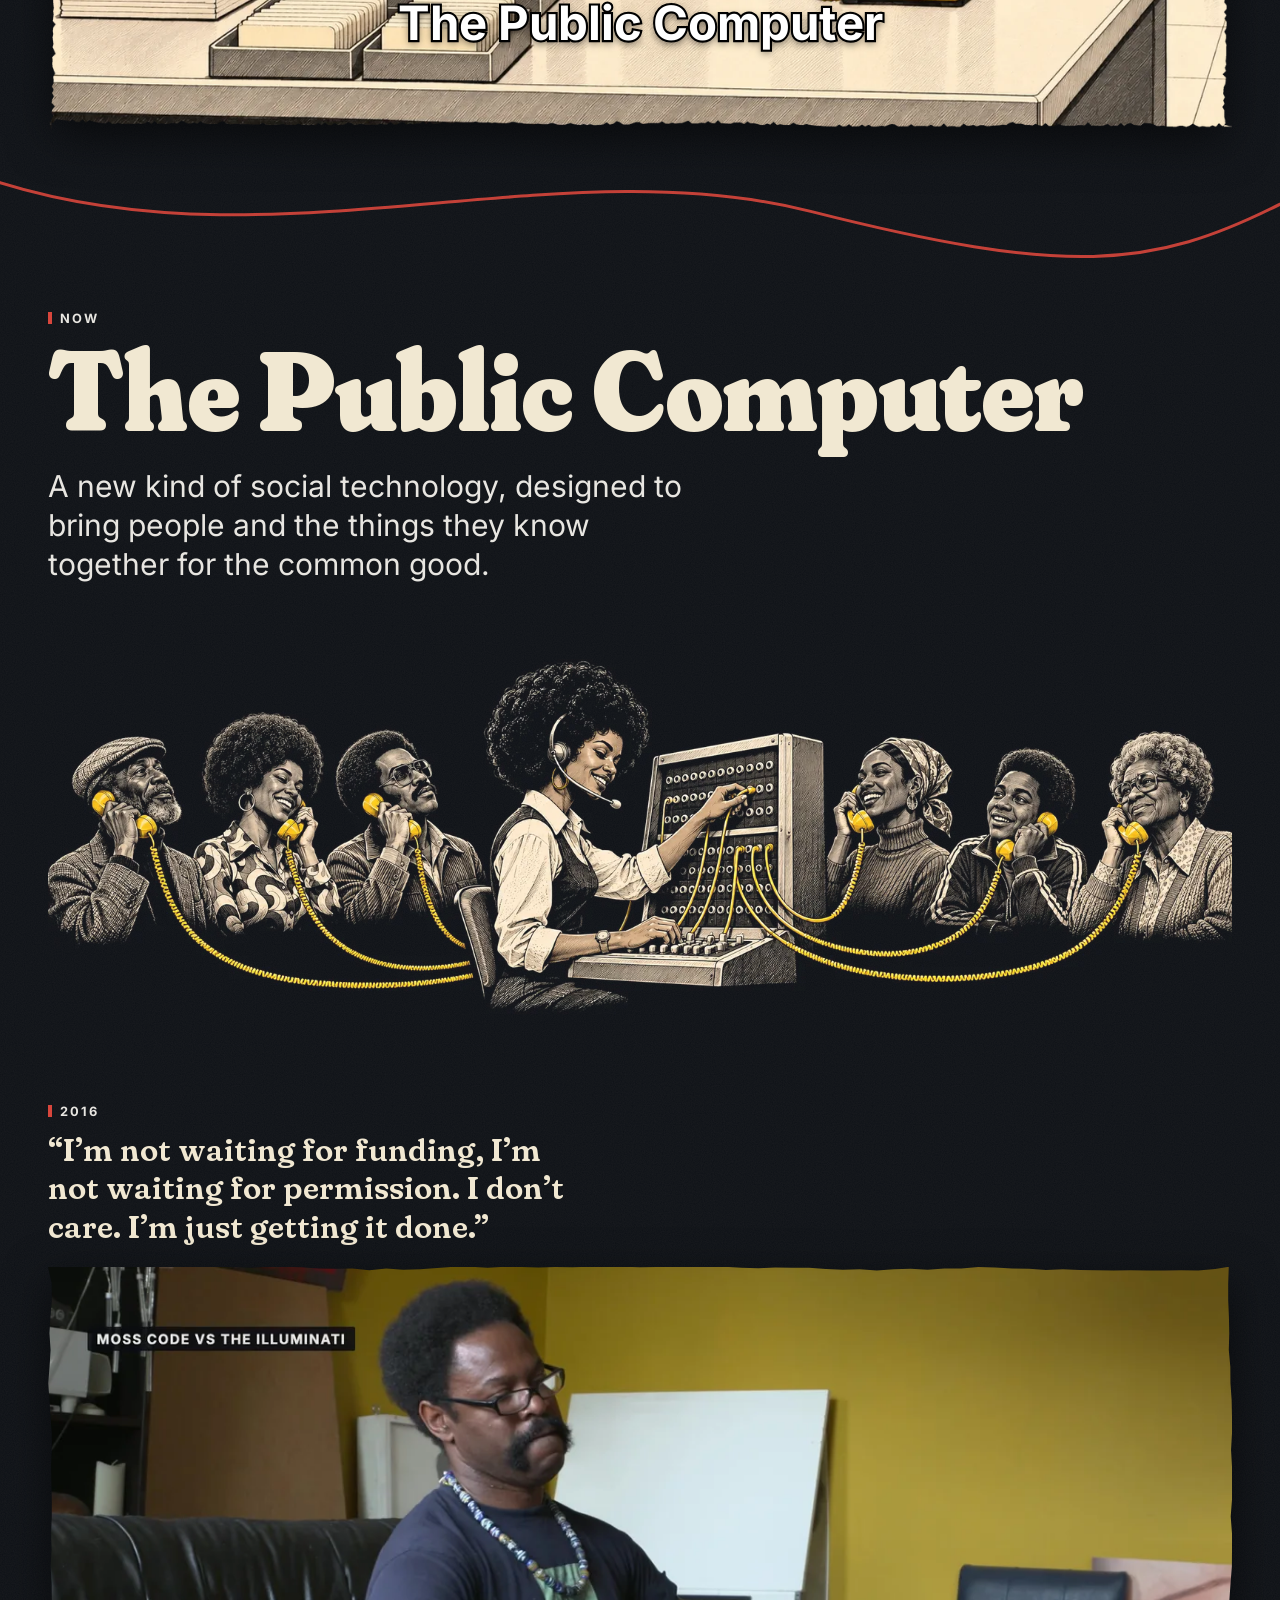
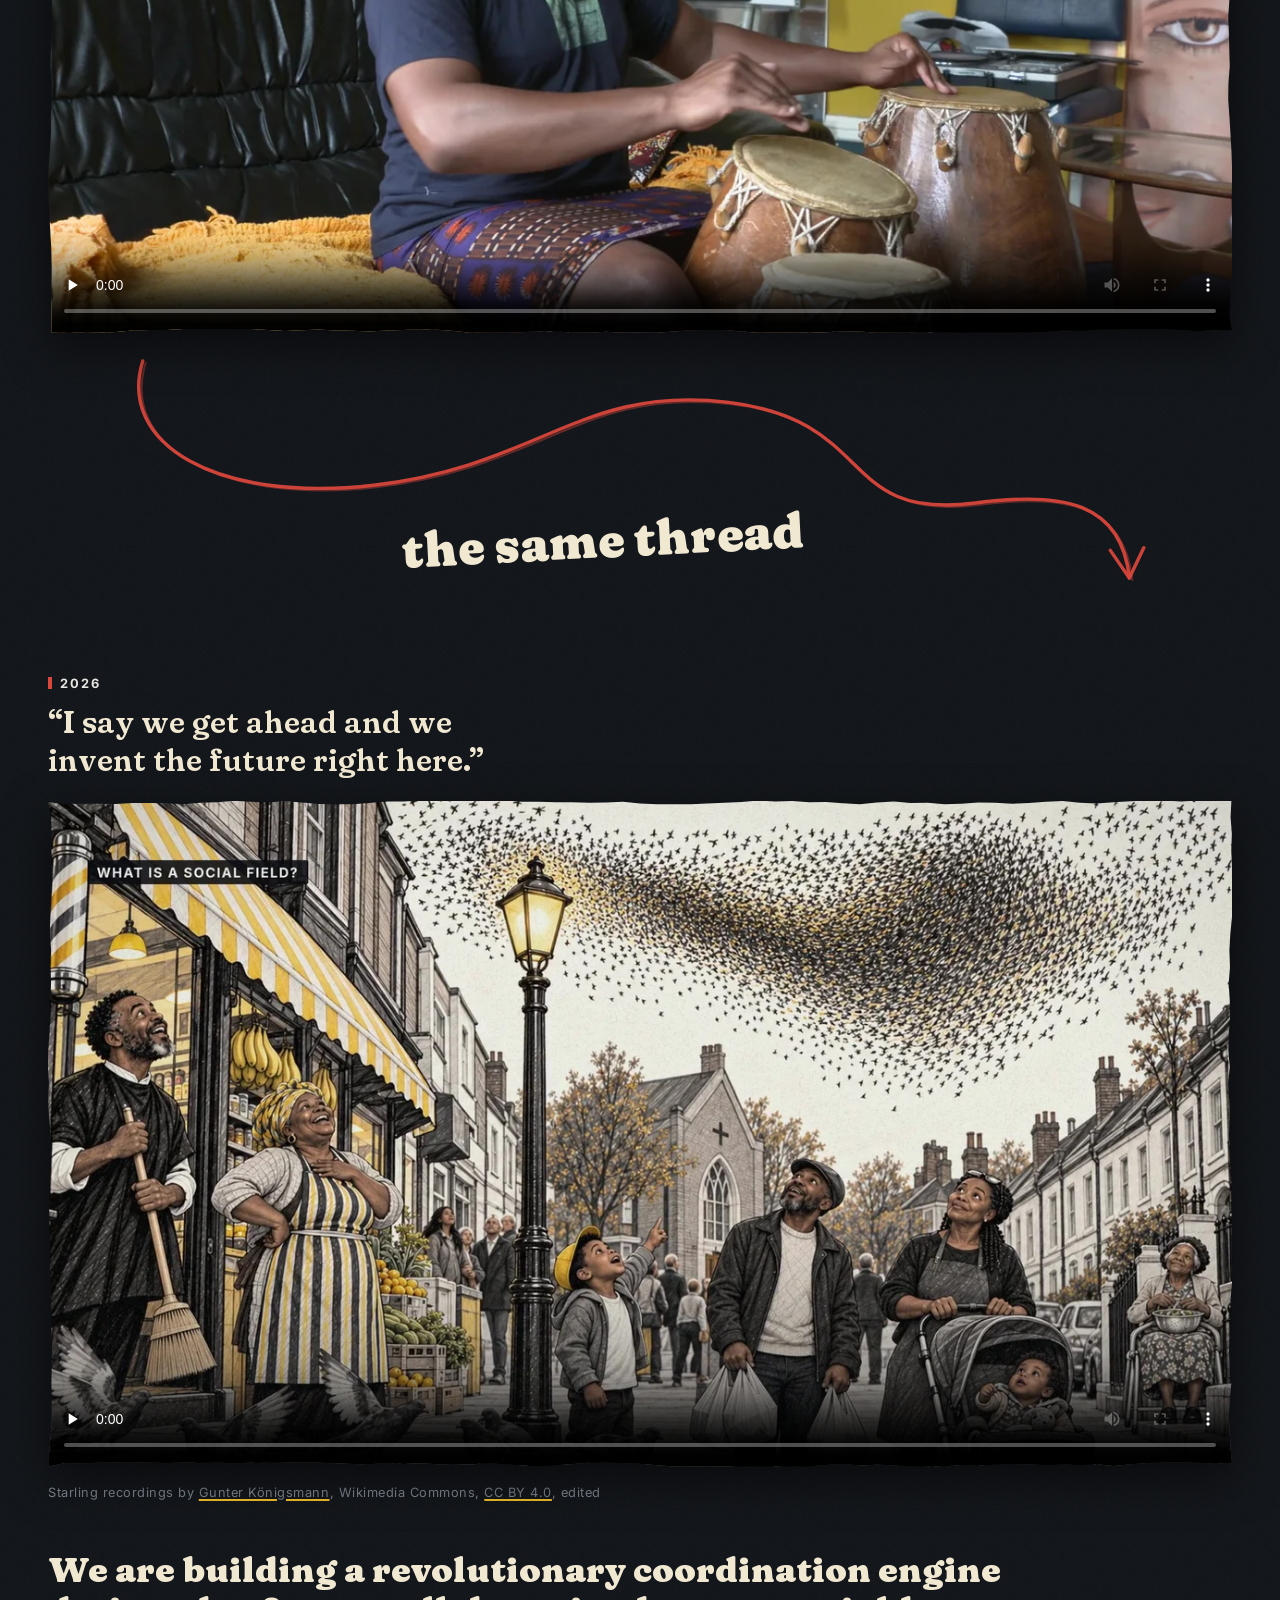
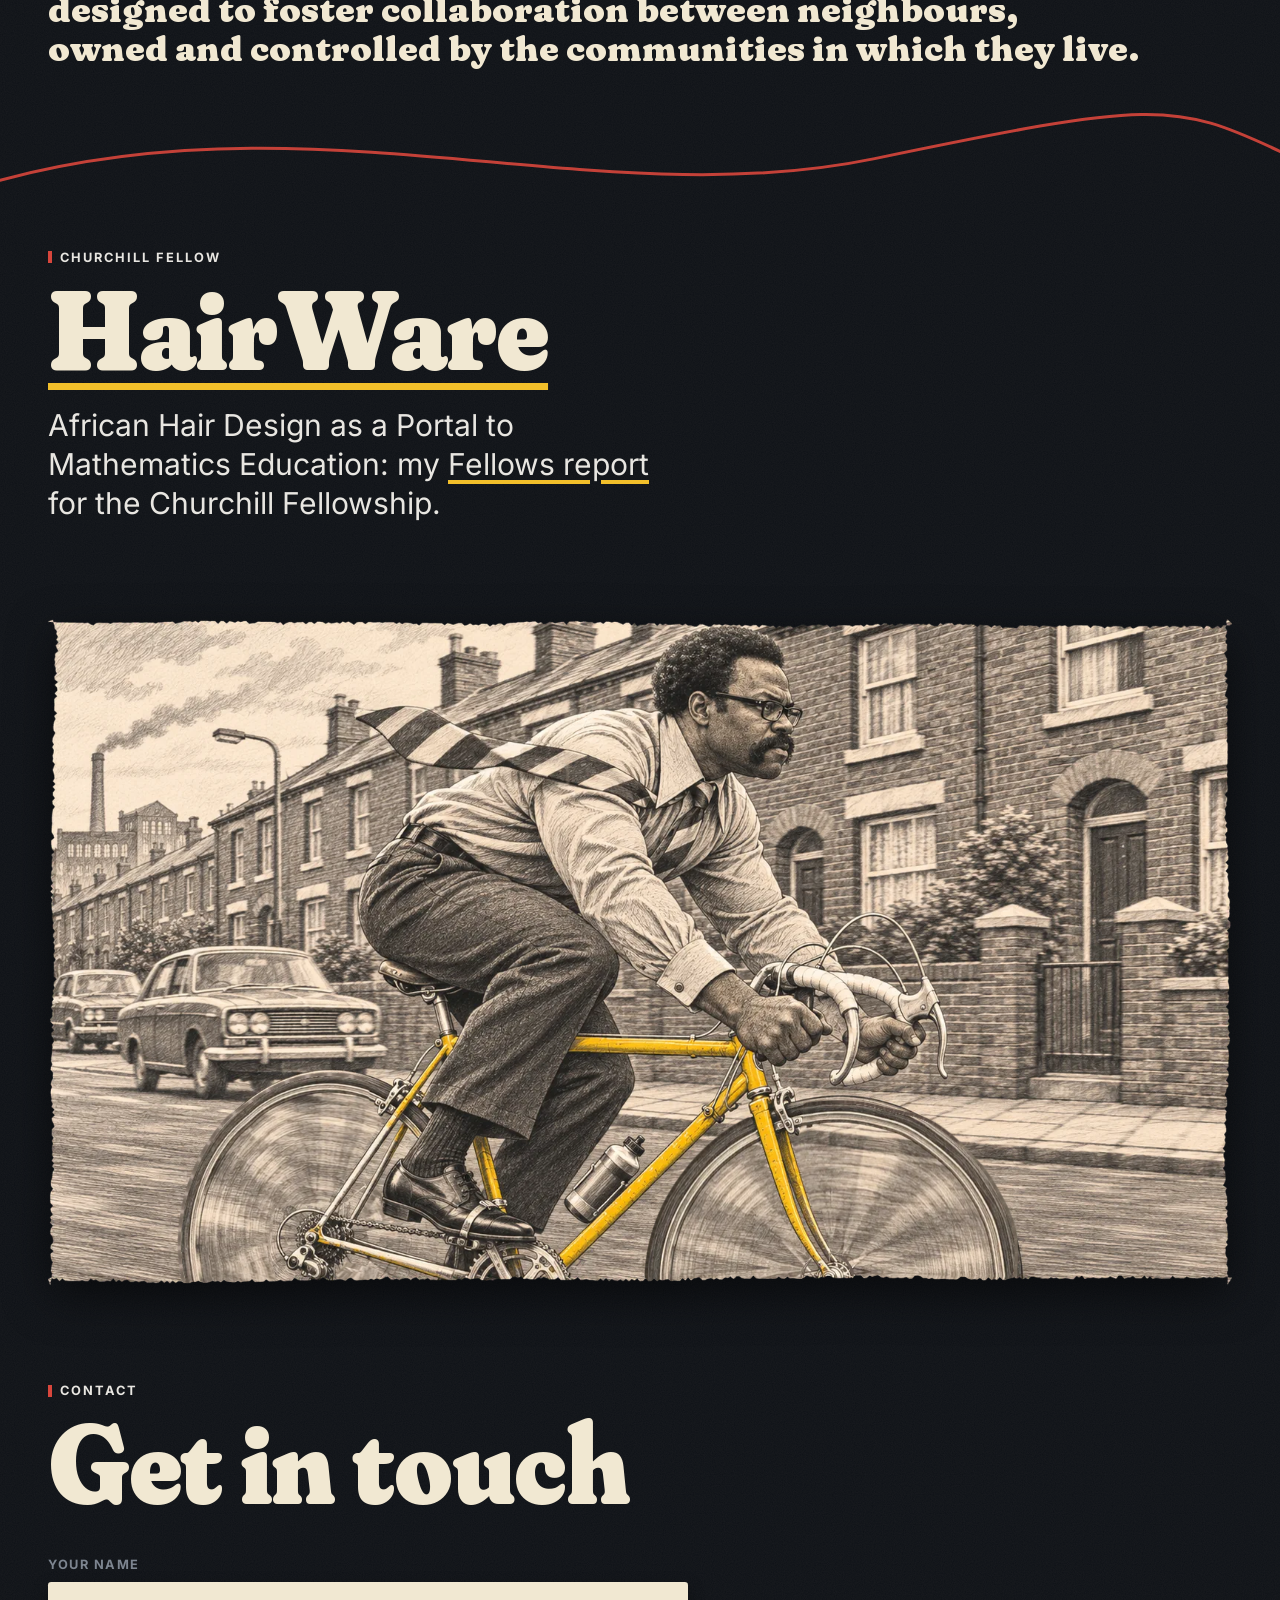
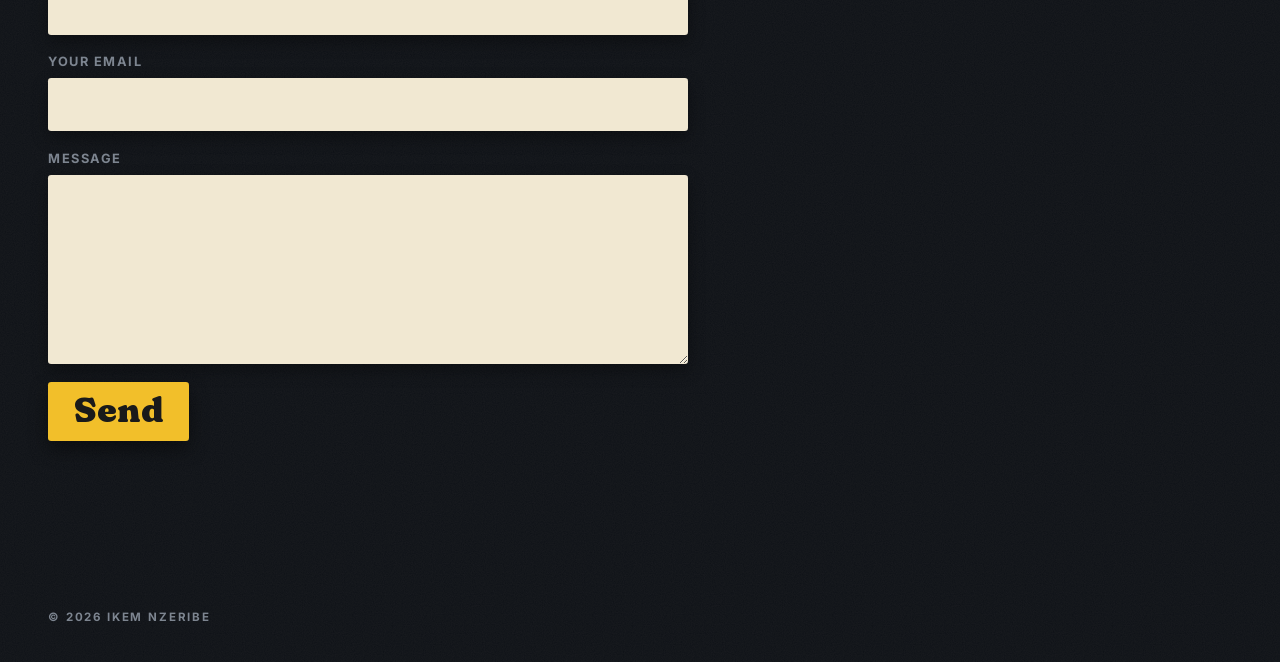
==== commit c897e7f2: "Update" ====
--- a/index.html
+++ b/index.html
@@ -20,10 +20,10 @@
 <link rel="apple-touch-icon" href="img/apple-touch-icon.png">
 <link rel="preload" href="fonts/Monoton-latin.woff2" as="font" type="font/woff2" crossorigin>
 <link rel="preload" href="fonts/Fraunces-latin-var.woff2" as="font" type="font/woff2" crossorigin>
-<link rel="stylesheet" href="style.css">
-<link rel="stylesheet" href="film.css">
-<script src="site.js" defer></script>
-<script src="film.js" defer></script>
+<link rel="stylesheet" href="style.css?v=2">
+<link rel="stylesheet" href="film.css?v=2">
+<script src="site.js?v=2" defer></script>
+<script src="film.js?v=2" defer></script>
 </head>
 <body>
 
@@ -87,7 +87,7 @@
       <p class="label credit">Starling recordings by <a href="https://commons.wikimedia.org/wiki/File:2018-10-10_landende_stare.ogg">Gunter Königsmann</a>, Wikimedia Commons, <a href="https://creativecommons.org/licenses/by/4.0/">CC BY 4.0</a>, edited</p>
     </figure>
 
-    <p class="aim">We are building a revolutionary coordination engine designed to foster collaboration between neighbours that they own and control.</p>
+    <p class="aim">We are building a revolutionary coordination engine designed to foster collaboration between neighbours, owned and controlled by the communities in which they live.</p>
 
   </section>
 
--- a/style.css
+++ b/style.css
@@ -191,7 +191,7 @@
   font-size: clamp(1.35rem, 1rem + 1.5vw, 2.4rem);
   line-height: 1.12;
   text-wrap: balance;
-  color: var(--yellow);
+  color: var(--cream);
 }
 
 .racer { margin-top: clamp(3rem, 8vw, 6rem); }
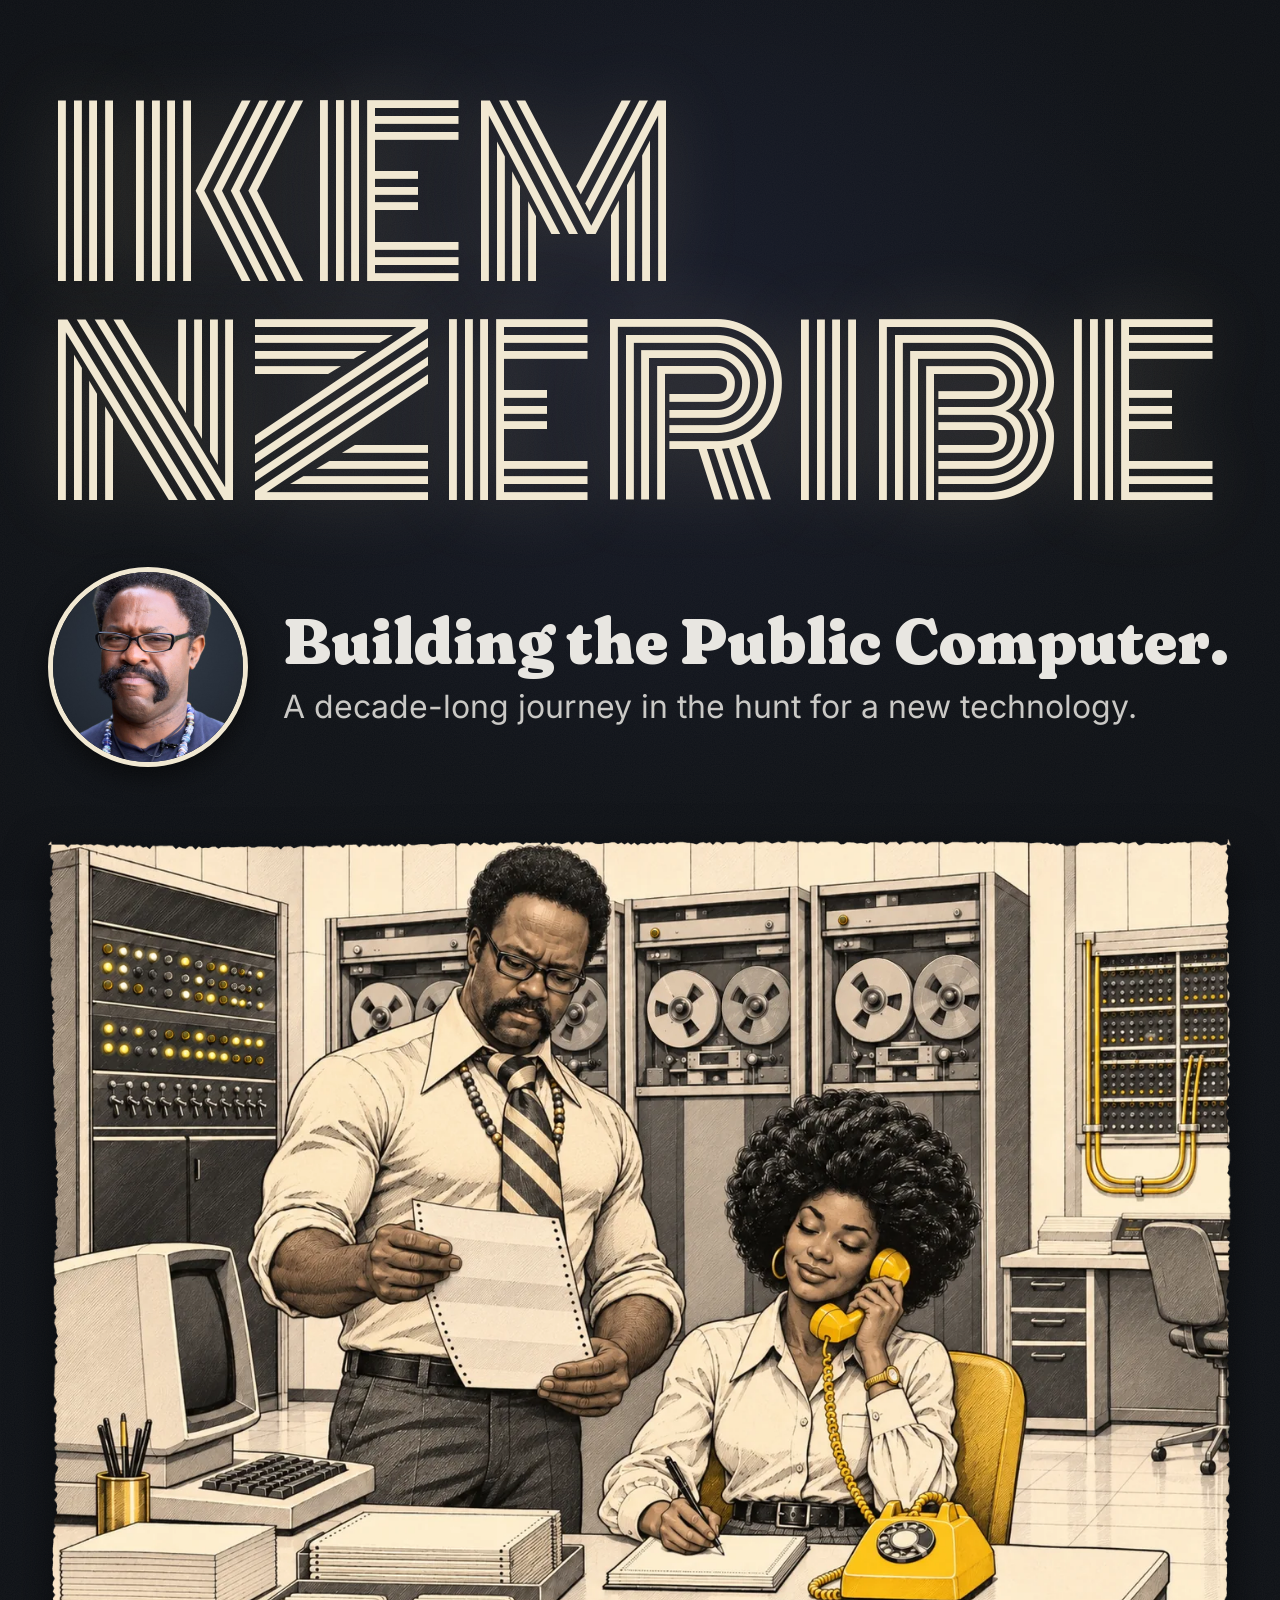
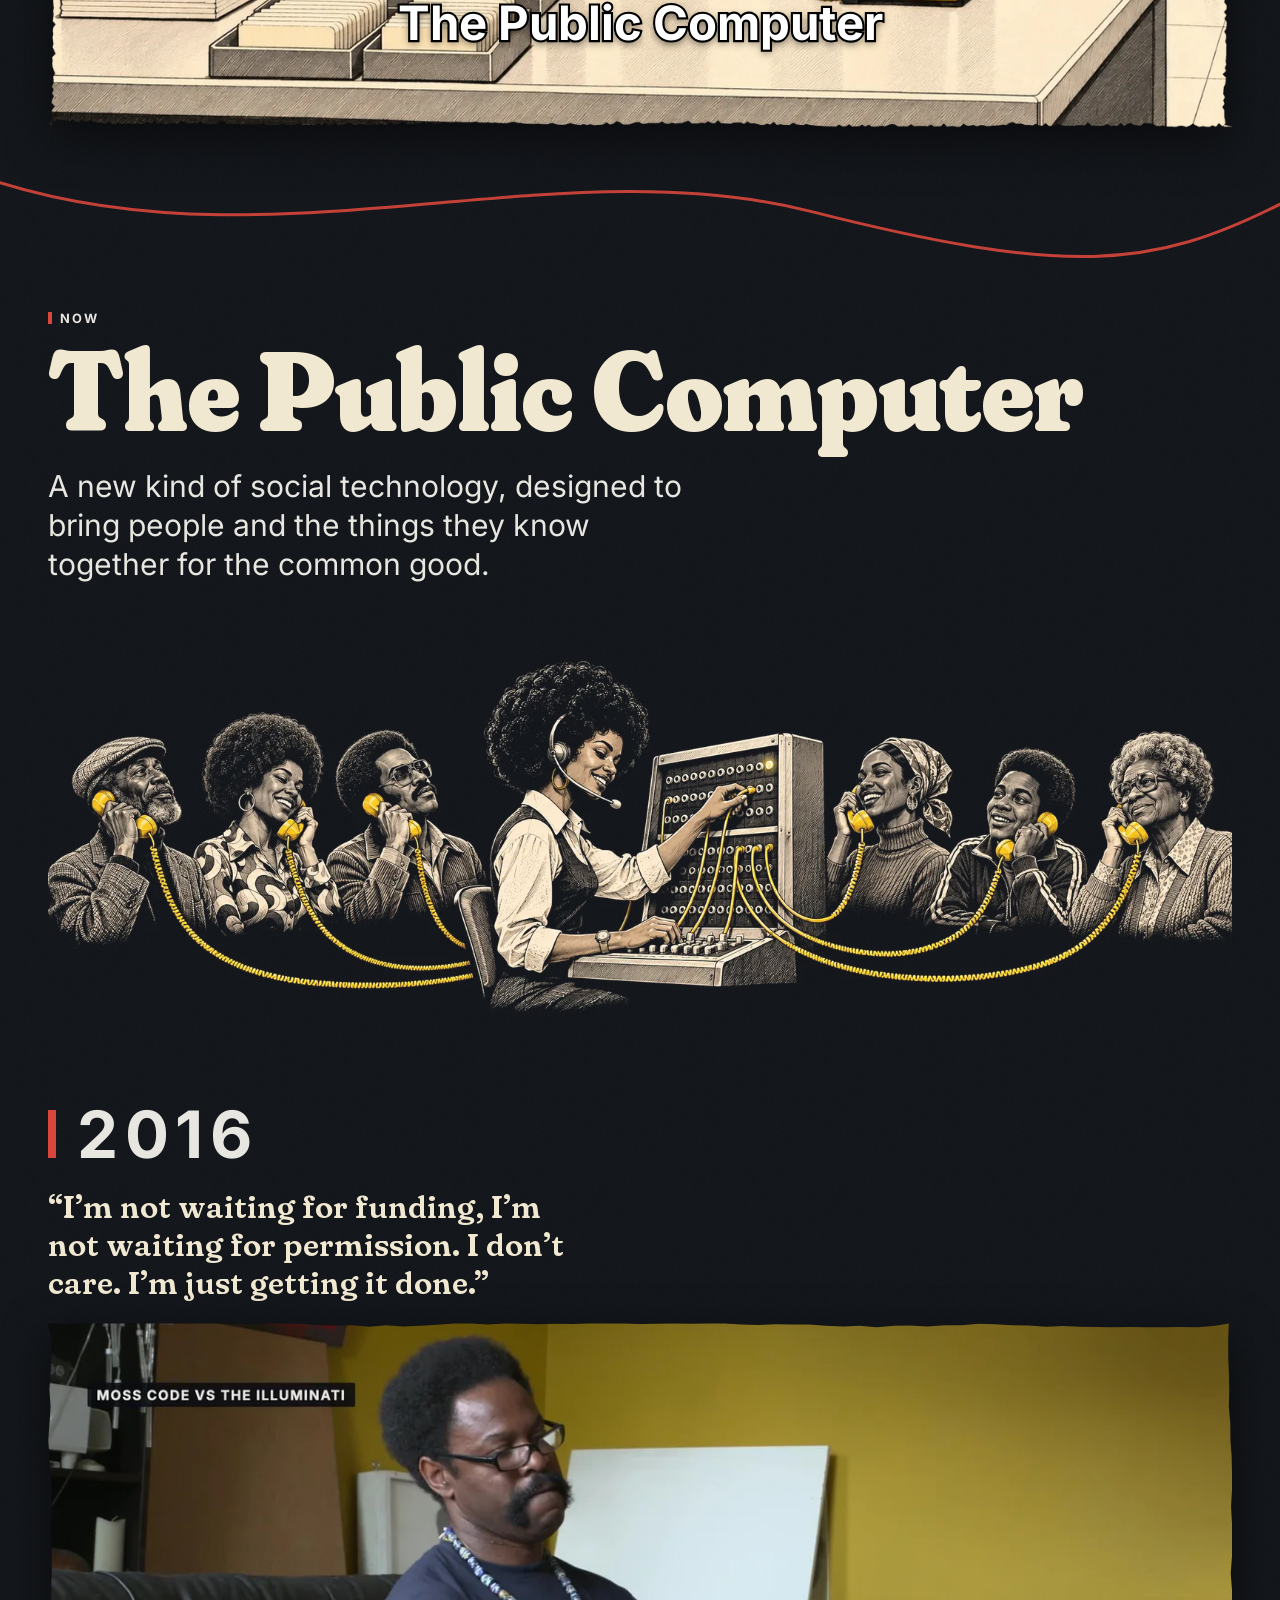
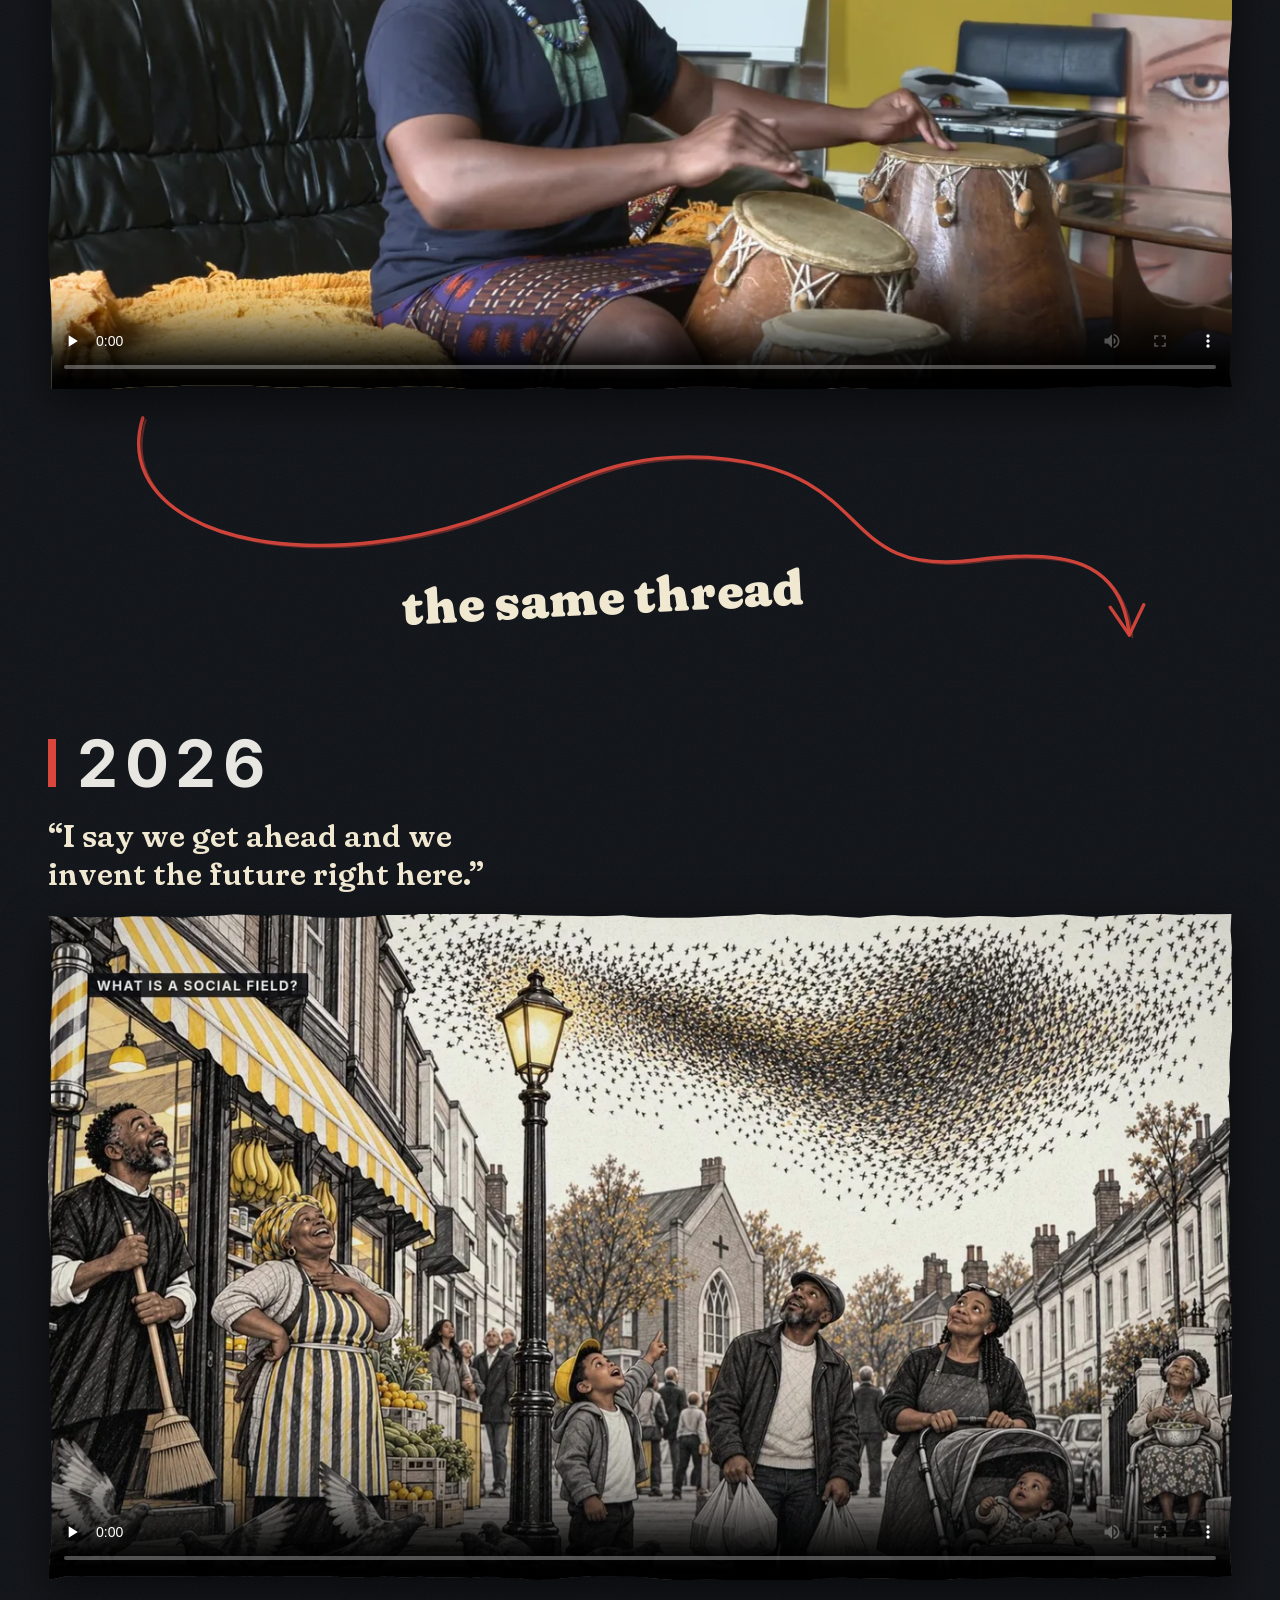
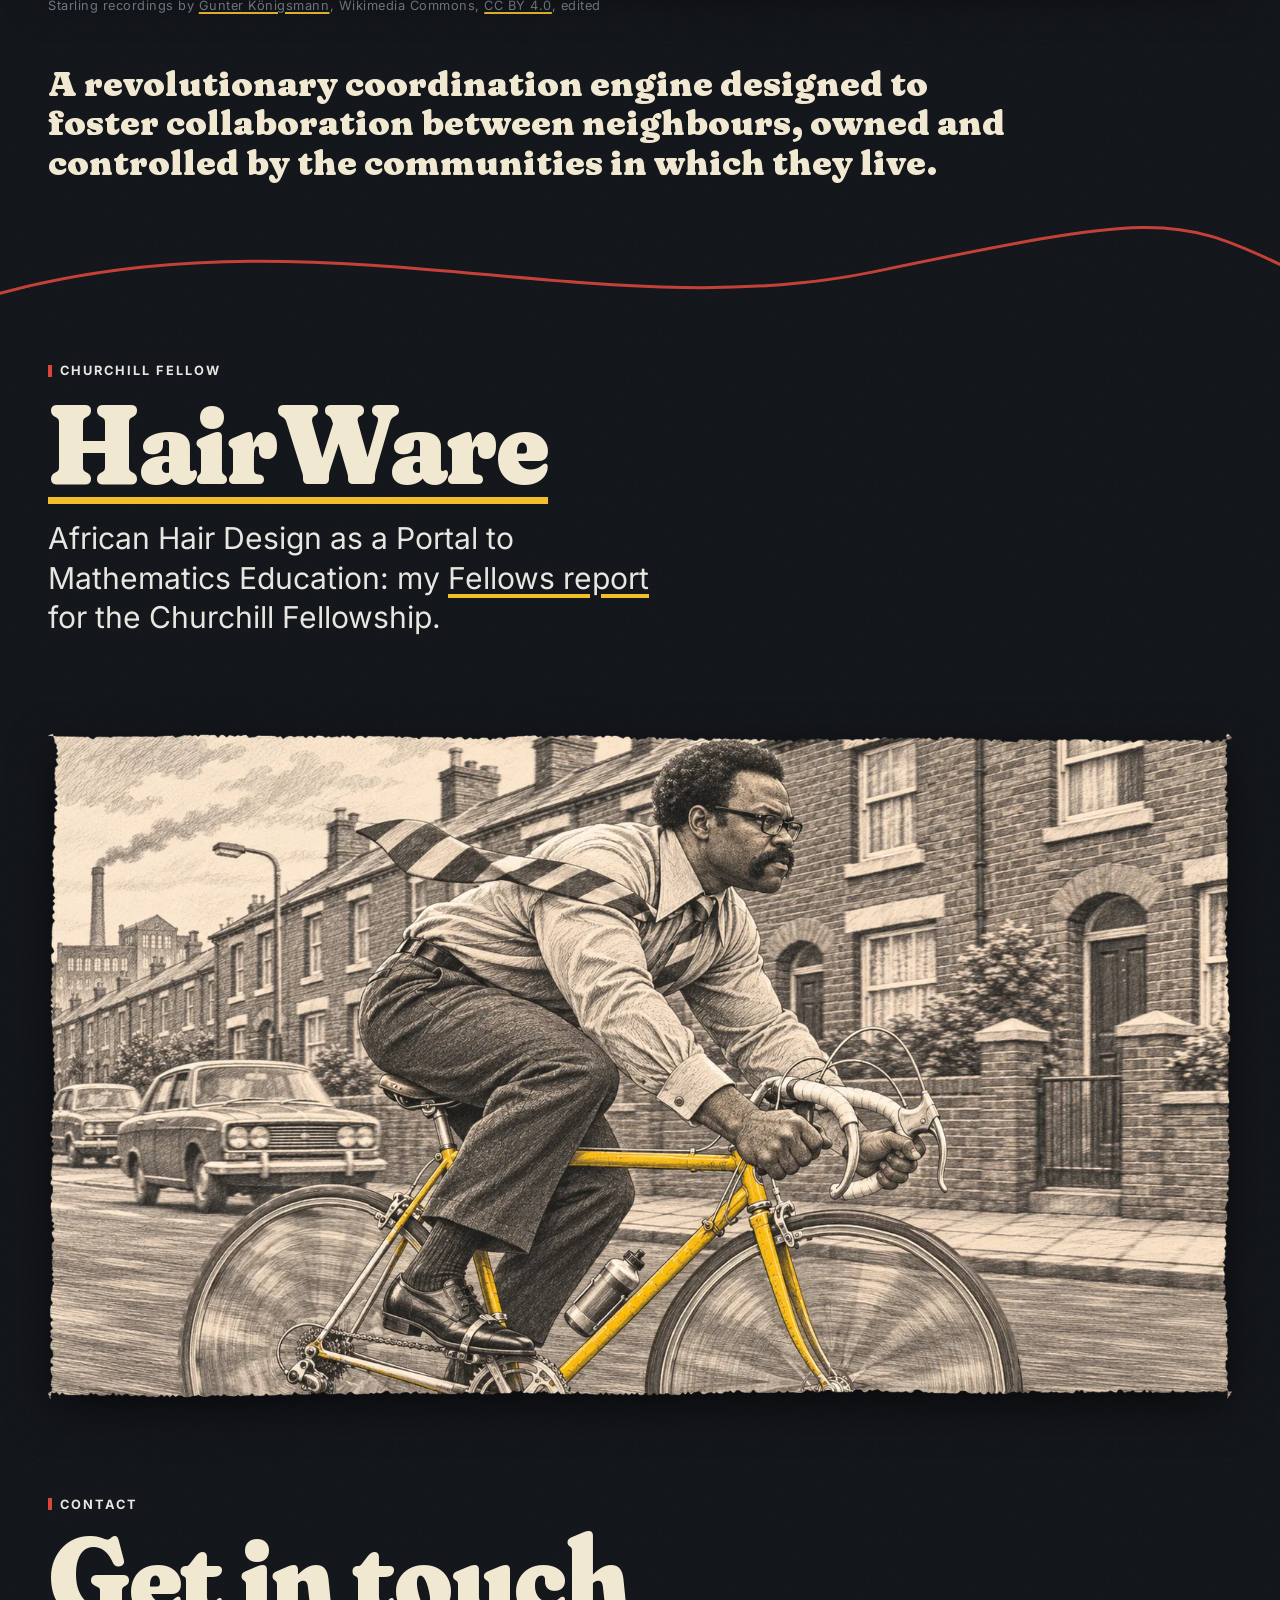
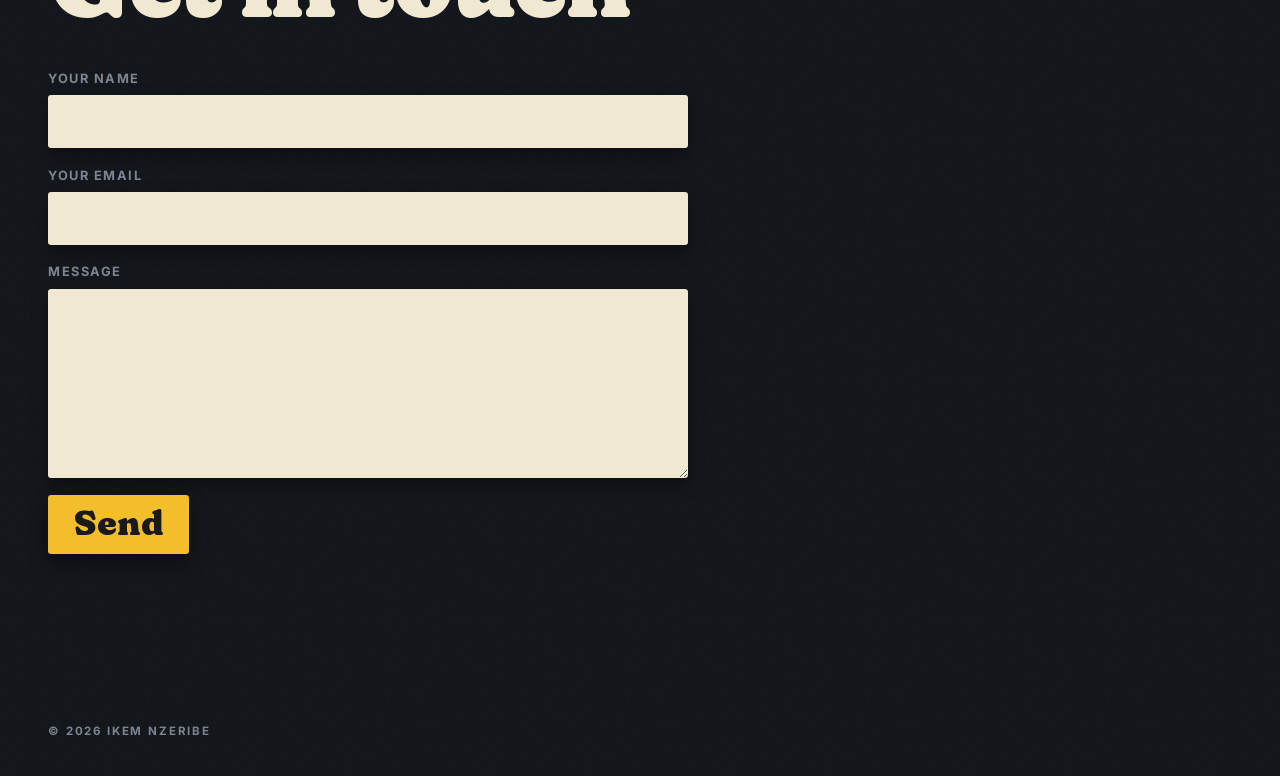
==== commit 82630e78: "Update" ====
--- a/index.html
+++ b/index.html
@@ -21,7 +21,7 @@
 <link rel="preload" href="fonts/Monoton-latin.woff2" as="font" type="font/woff2" crossorigin>
 <link rel="preload" href="fonts/Fraunces-latin-var.woff2" as="font" type="font/woff2" crossorigin>
 <link rel="stylesheet" href="style.css?v=2">
-<link rel="stylesheet" href="film.css?v=2">
+<link rel="stylesheet" href="film.css?v=3">
 <script src="site.js?v=2" defer></script>
 <script src="film.js?v=2" defer></script>
 </head>
@@ -87,7 +87,7 @@
       <p class="label credit">Starling recordings by <a href="https://commons.wikimedia.org/wiki/File:2018-10-10_landende_stare.ogg">Gunter Königsmann</a>, Wikimedia Commons, <a href="https://creativecommons.org/licenses/by/4.0/">CC BY 4.0</a>, edited</p>
     </figure>
 
-    <p class="aim">We are building a revolutionary coordination engine designed to foster collaboration between neighbours, owned and controlled by the communities in which they live.</p>
+    <p class="aim">A revolutionary coordination engine designed to foster collaboration between neighbours, owned and controlled by the communities in which they live.</p>
 
   </section>
 
--- a/film.css
+++ b/film.css
@@ -13,6 +13,8 @@
   -webkit-clip-path: polygon(0.00% 0.28%, 1.43% 0.49%, 2.86% 0.47%, 4.29% 0.48%, 5.71% 0.52%, 7.14% 0.36%, 8.57% 0.37%, 10.00% 0.43%, 11.43% 0.55%, 12.86% 0.35%, 14.29% 0.25%, 15.71% 0.05%, 17.14% 0.20%, 18.57% 0.30%, 20.00% 0.07%, 21.43% 0.31%, 22.86% 0.54%, 24.29% 0.55%, 25.71% 0.55%, 27.14% 0.38%, 28.57% 0.14%, 30.00% 0.15%, 31.43% 0.00%, 32.86% 0.00%, 34.29% 0.00%, 35.71% 0.00%, 37.14% 0.00%, 38.57% 0.00%, 40.00% 0.17%, 41.43% 0.18%, 42.86% 0.25%, 44.29% 0.25%, 45.71% 0.33%, 47.14% 0.31%, 48.57% 0.20%, 50.00% 0.44%, 51.43% 0.55%, 52.86% 0.55%, 54.29% 0.55%, 55.71% 0.46%, 57.14% 0.32%, 58.57% 0.22%, 60.00% 0.01%, 61.43% 0.14%, 62.86% 0.09%, 64.29% 0.26%, 65.71% 0.21%, 67.14% 0.43%, 68.57% 0.55%, 70.00% 0.30%, 71.43% 0.16%, 72.86% 0.36%, 74.29% 0.35%, 75.71% 0.55%, 77.14% 0.50%, 78.57% 0.29%, 80.00% 0.35%, 81.43% 0.49%, 82.86% 0.38%, 84.29% 0.17%, 85.71% 0.09%, 87.14% 0.32%, 88.57% 0.45%, 90.00% 0.26%, 91.43% 0.13%, 92.86% 0.00%, 94.29% 0.00%, 95.71% 0.15%, 97.14% 0.00%, 98.57% 0.03%, 99.95% 0.00%, 99.88% 2.50%, 99.99% 5.00%, 99.94% 7.50%, 100.00% 10.00%, 100.00% 12.50%, 100.00% 15.00%, 100.00% 17.50%, 99.86% 20.00%, 99.78% 22.50%, 99.83% 25.00%, 99.72% 27.50%, 99.81% 30.00%, 99.84% 32.50%, 99.73% 35.00%, 99.69% 37.50%, 99.81% 40.00%, 99.68% 42.50%, 99.76% 45.00%, 99.83% 47.50%, 99.75% 50.00%, 99.80% 52.50%, 99.86% 55.00%, 99.98% 57.50%, 100.00% 60.00%, 99.98% 62.50%, 100.00% 65.00%, 99.97% 67.50%, 100.00% 70.00%, 100.00% 72.50%, 99.87% 75.00%, 99.87% 77.50%, 99.85% 80.00%, 99.75% 82.50%, 99.84% 85.00%, 99.94% 87.50%, 99.82% 90.00%, 99.73% 92.50%, 99.80% 95.00%, 99.89% 97.50%, 100.00% 99.45%, 98.57% 99.60%, 97.14% 99.45%, 95.71% 99.45%, 94.29% 99.45%, 92.86% 99.49%, 91.43% 99.68%, 90.00% 99.91%, 88.57% 99.68%, 87.14% 99.81%, 85.71% 99.71%, 84.29% 99.83%, 82.86% 99.67%, 81.43% 99.62%, 80.00% 99.73%, 78.57% 99.89%, 77.14% 99.78%, 75.71% 99.99%, 74.29% 100.00%, 72.86% 99.97%, 71.43% 99.80%, 70.00% 99.74%, 68.57% 99.85%, 67.14% 99.64%, 65.71% 99.79%, 64.29% 100.00%, 62.86% 100.00%, 61.43% 100.00%, 60.00% 100.00%, 58.57% 100.00%, 57.14% 100.00%, 55.71% 99.96%, 54.29% 100.00%, 52.86% 100.00%, 51.43% 99.81%, 50.00% 99.57%, 48.57% 99.49%, 47.14% 99.45%, 45.71% 99.45%, 44.29% 99.63%, 42.86% 99.86%, 41.43% 100.00%, 40.00% 99.80%, 38.57% 99.70%, 37.14% 99.47%, 35.71% 99.71%, 34.29% 99.64%, 32.86% 99.65%, 31.43% 99.53%, 30.00% 99.62%, 28.57% 99.45%, 27.14% 99.66%, 25.71% 99.64%, 24.29% 99.52%, 22.86% 99.45%, 21.43% 99.45%, 20.00% 99.45%, 18.57% 99.45%, 17.14% 99.45%, 15.71% 99.52%, 14.29% 99.45%, 12.86% 99.45%, 11.43% 99.45%, 10.00% 99.49%, 8.57% 99.45%, 7.14% 99.45%, 5.71% 99.45%, 4.29% 99.45%, 2.86% 99.51%, 1.43% 99.47%, 0.07% 100.00%, 0.11% 97.50%, 0.26% 95.00%, 0.32% 92.50%, 0.32% 90.00%, 0.29% 87.50%, 0.32% 85.00%, 0.32% 82.50%, 0.30% 80.00%, 0.32% 77.50%, 0.20% 75.00%, 0.27% 72.50%, 0.14% 70.00%, 0.17% 67.50%, 0.16% 65.00%, 0.08% 62.50%, 0.14% 60.00%, 0.14% 57.50%, 0.17% 55.00%, 0.29% 52.50%, 0.22% 50.00%, 0.08% 47.50%, 0.02% 45.00%, 0.08% 42.50%, 0.00% 40.00%, 0.00% 37.50%, 0.12% 35.00%, 0.16% 32.50%, 0.15% 30.00%, 0.26% 27.50%, 0.21% 25.00%, 0.26% 22.50%, 0.17% 20.00%, 0.15% 17.50%, 0.24% 15.00%, 0.32% 12.50%, 0.32% 10.00%, 0.29% 7.50%, 0.31% 5.00%, 0.26% 2.50%);
   clip-path: polygon(0.00% 0.28%, 1.43% 0.49%, 2.86% 0.47%, 4.29% 0.48%, 5.71% 0.52%, 7.14% 0.36%, 8.57% 0.37%, 10.00% 0.43%, 11.43% 0.55%, 12.86% 0.35%, 14.29% 0.25%, 15.71% 0.05%, 17.14% 0.20%, 18.57% 0.30%, 20.00% 0.07%, 21.43% 0.31%, 22.86% 0.54%, 24.29% 0.55%, 25.71% 0.55%, 27.14% 0.38%, 28.57% 0.14%, 30.00% 0.15%, 31.43% 0.00%, 32.86% 0.00%, 34.29% 0.00%, 35.71% 0.00%, 37.14% 0.00%, 38.57% 0.00%, 40.00% 0.17%, 41.43% 0.18%, 42.86% 0.25%, 44.29% 0.25%, 45.71% 0.33%, 47.14% 0.31%, 48.57% 0.20%, 50.00% 0.44%, 51.43% 0.55%, 52.86% 0.55%, 54.29% 0.55%, 55.71% 0.46%, 57.14% 0.32%, 58.57% 0.22%, 60.00% 0.01%, 61.43% 0.14%, 62.86% 0.09%, 64.29% 0.26%, 65.71% 0.21%, 67.14% 0.43%, 68.57% 0.55%, 70.00% 0.30%, 71.43% 0.16%, 72.86% 0.36%, 74.29% 0.35%, 75.71% 0.55%, 77.14% 0.50%, 78.57% 0.29%, 80.00% 0.35%, 81.43% 0.49%, 82.86% 0.38%, 84.29% 0.17%, 85.71% 0.09%, 87.14% 0.32%, 88.57% 0.45%, 90.00% 0.26%, 91.43% 0.13%, 92.86% 0.00%, 94.29% 0.00%, 95.71% 0.15%, 97.14% 0.00%, 98.57% 0.03%, 99.95% 0.00%, 99.88% 2.50%, 99.99% 5.00%, 99.94% 7.50%, 100.00% 10.00%, 100.00% 12.50%, 100.00% 15.00%, 100.00% 17.50%, 99.86% 20.00%, 99.78% 22.50%, 99.83% 25.00%, 99.72% 27.50%, 99.81% 30.00%, 99.84% 32.50%, 99.73% 35.00%, 99.69% 37.50%, 99.81% 40.00%, 99.68% 42.50%, 99.76% 45.00%, 99.83% 47.50%, 99.75% 50.00%, 99.80% 52.50%, 99.86% 55.00%, 99.98% 57.50%, 100.00% 60.00%, 99.98% 62.50%, 100.00% 65.00%, 99.97% 67.50%, 100.00% 70.00%, 100.00% 72.50%, 99.87% 75.00%, 99.87% 77.50%, 99.85% 80.00%, 99.75% 82.50%, 99.84% 85.00%, 99.94% 87.50%, 99.82% 90.00%, 99.73% 92.50%, 99.80% 95.00%, 99.89% 97.50%, 100.00% 99.45%, 98.57% 99.60%, 97.14% 99.45%, 95.71% 99.45%, 94.29% 99.45%, 92.86% 99.49%, 91.43% 99.68%, 90.00% 99.91%, 88.57% 99.68%, 87.14% 99.81%, 85.71% 99.71%, 84.29% 99.83%, 82.86% 99.67%, 81.43% 99.62%, 80.00% 99.73%, 78.57% 99.89%, 77.14% 99.78%, 75.71% 99.99%, 74.29% 100.00%, 72.86% 99.97%, 71.43% 99.80%, 70.00% 99.74%, 68.57% 99.85%, 67.14% 99.64%, 65.71% 99.79%, 64.29% 100.00%, 62.86% 100.00%, 61.43% 100.00%, 60.00% 100.00%, 58.57% 100.00%, 57.14% 100.00%, 55.71% 99.96%, 54.29% 100.00%, 52.86% 100.00%, 51.43% 99.81%, 50.00% 99.57%, 48.57% 99.49%, 47.14% 99.45%, 45.71% 99.45%, 44.29% 99.63%, 42.86% 99.86%, 41.43% 100.00%, 40.00% 99.80%, 38.57% 99.70%, 37.14% 99.47%, 35.71% 99.71%, 34.29% 99.64%, 32.86% 99.65%, 31.43% 99.53%, 30.00% 99.62%, 28.57% 99.45%, 27.14% 99.66%, 25.71% 99.64%, 24.29% 99.52%, 22.86% 99.45%, 21.43% 99.45%, 20.00% 99.45%, 18.57% 99.45%, 17.14% 99.45%, 15.71% 99.52%, 14.29% 99.45%, 12.86% 99.45%, 11.43% 99.45%, 10.00% 99.49%, 8.57% 99.45%, 7.14% 99.45%, 5.71% 99.45%, 4.29% 99.45%, 2.86% 99.51%, 1.43% 99.47%, 0.07% 100.00%, 0.11% 97.50%, 0.26% 95.00%, 0.32% 92.50%, 0.32% 90.00%, 0.29% 87.50%, 0.32% 85.00%, 0.32% 82.50%, 0.30% 80.00%, 0.32% 77.50%, 0.20% 75.00%, 0.27% 72.50%, 0.14% 70.00%, 0.17% 67.50%, 0.16% 65.00%, 0.08% 62.50%, 0.14% 60.00%, 0.14% 57.50%, 0.17% 55.00%, 0.29% 52.50%, 0.22% 50.00%, 0.08% 47.50%, 0.02% 45.00%, 0.08% 42.50%, 0.00% 40.00%, 0.00% 37.50%, 0.12% 35.00%, 0.16% 32.50%, 0.15% 30.00%, 0.26% 27.50%, 0.21% 25.00%, 0.26% 22.50%, 0.17% 20.00%, 0.15% 17.50%, 0.24% 15.00%, 0.32% 12.50%, 0.32% 10.00%, 0.29% 7.50%, 0.31% 5.00%, 0.26% 2.50%);
 }
+.film > .kicker { margin-bottom: 0.32em; font-size: clamp(2rem, 1.2rem + 3.6vw, 4.6rem); line-height: 1; letter-spacing: 0.1em; }
+.film > .kicker::before { width: 0.13em; height: 0.73em; margin-right: 0.32em; vertical-align: 0; }
 .film .credit { margin-top: 1rem; text-transform: none; letter-spacing: 0.04em; font-weight: 400; font-size: 0.8rem; }
 
 .who .say { min-width: 0; }
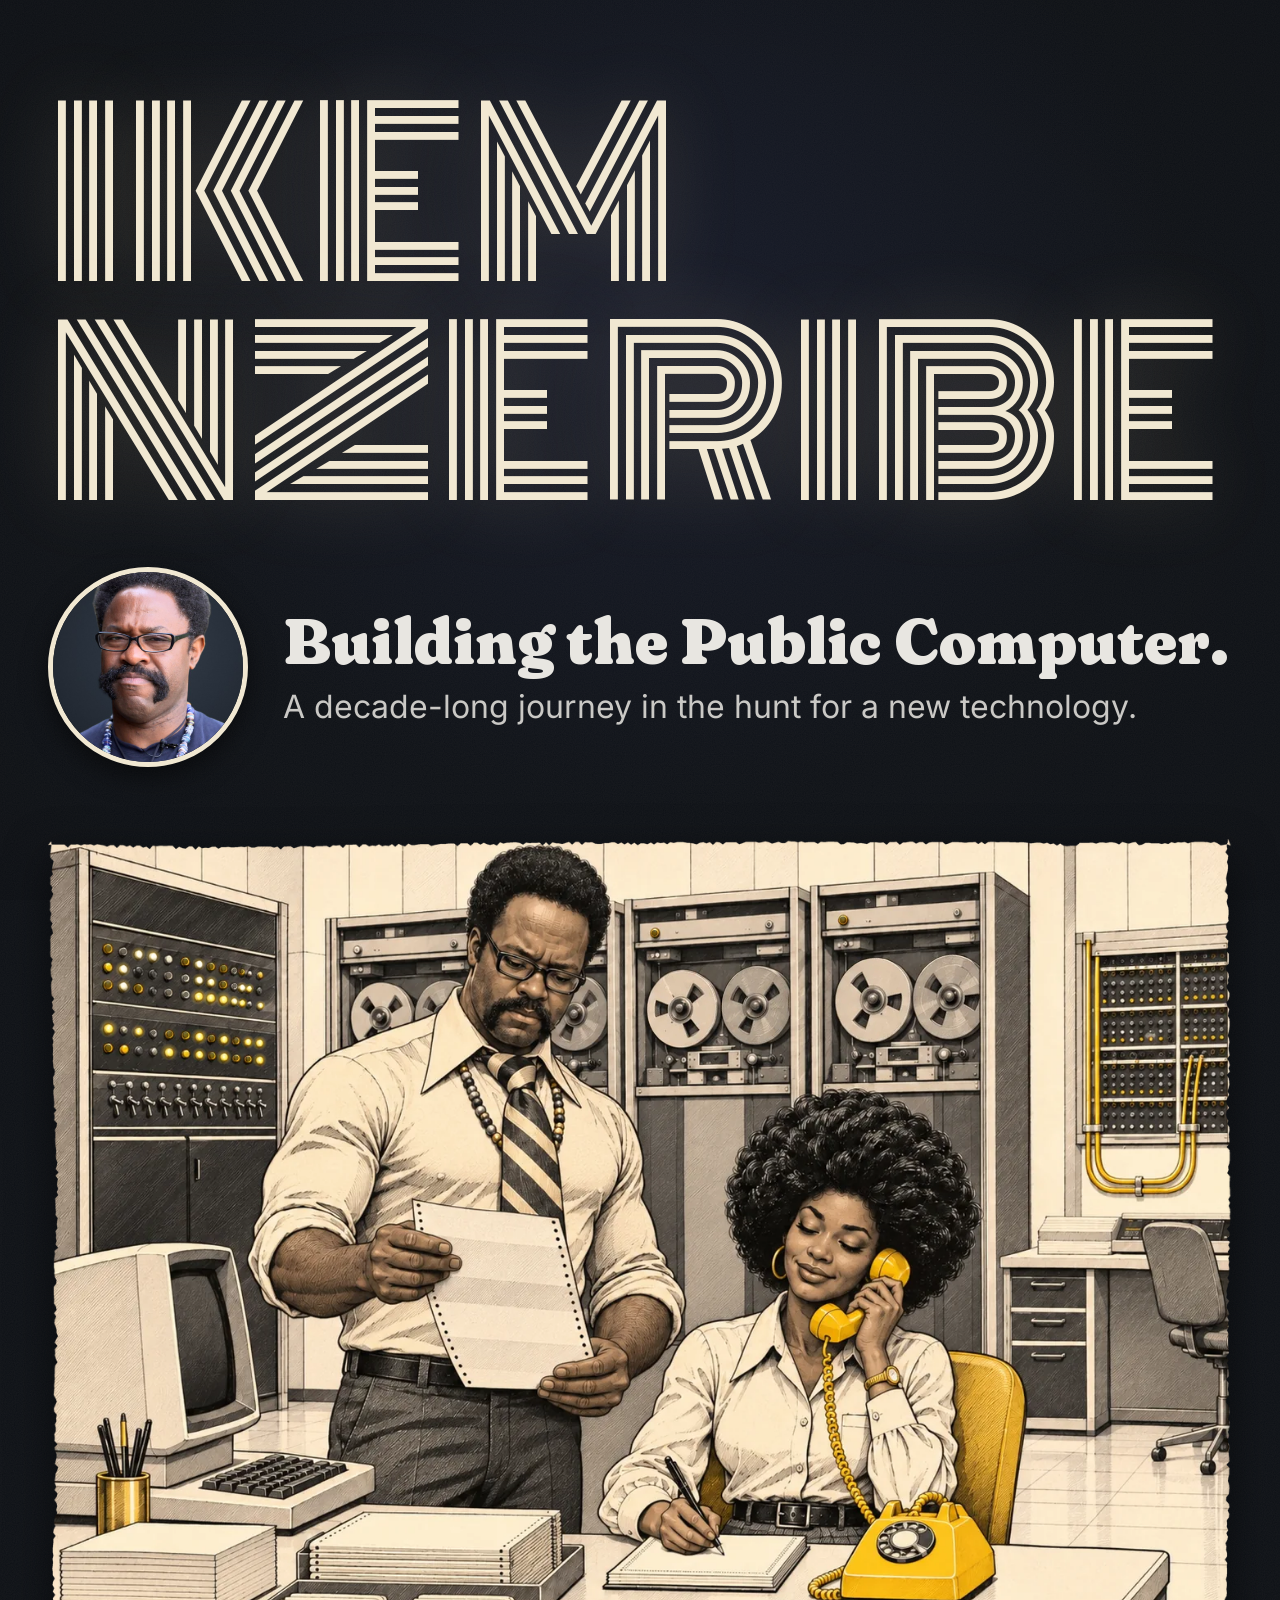
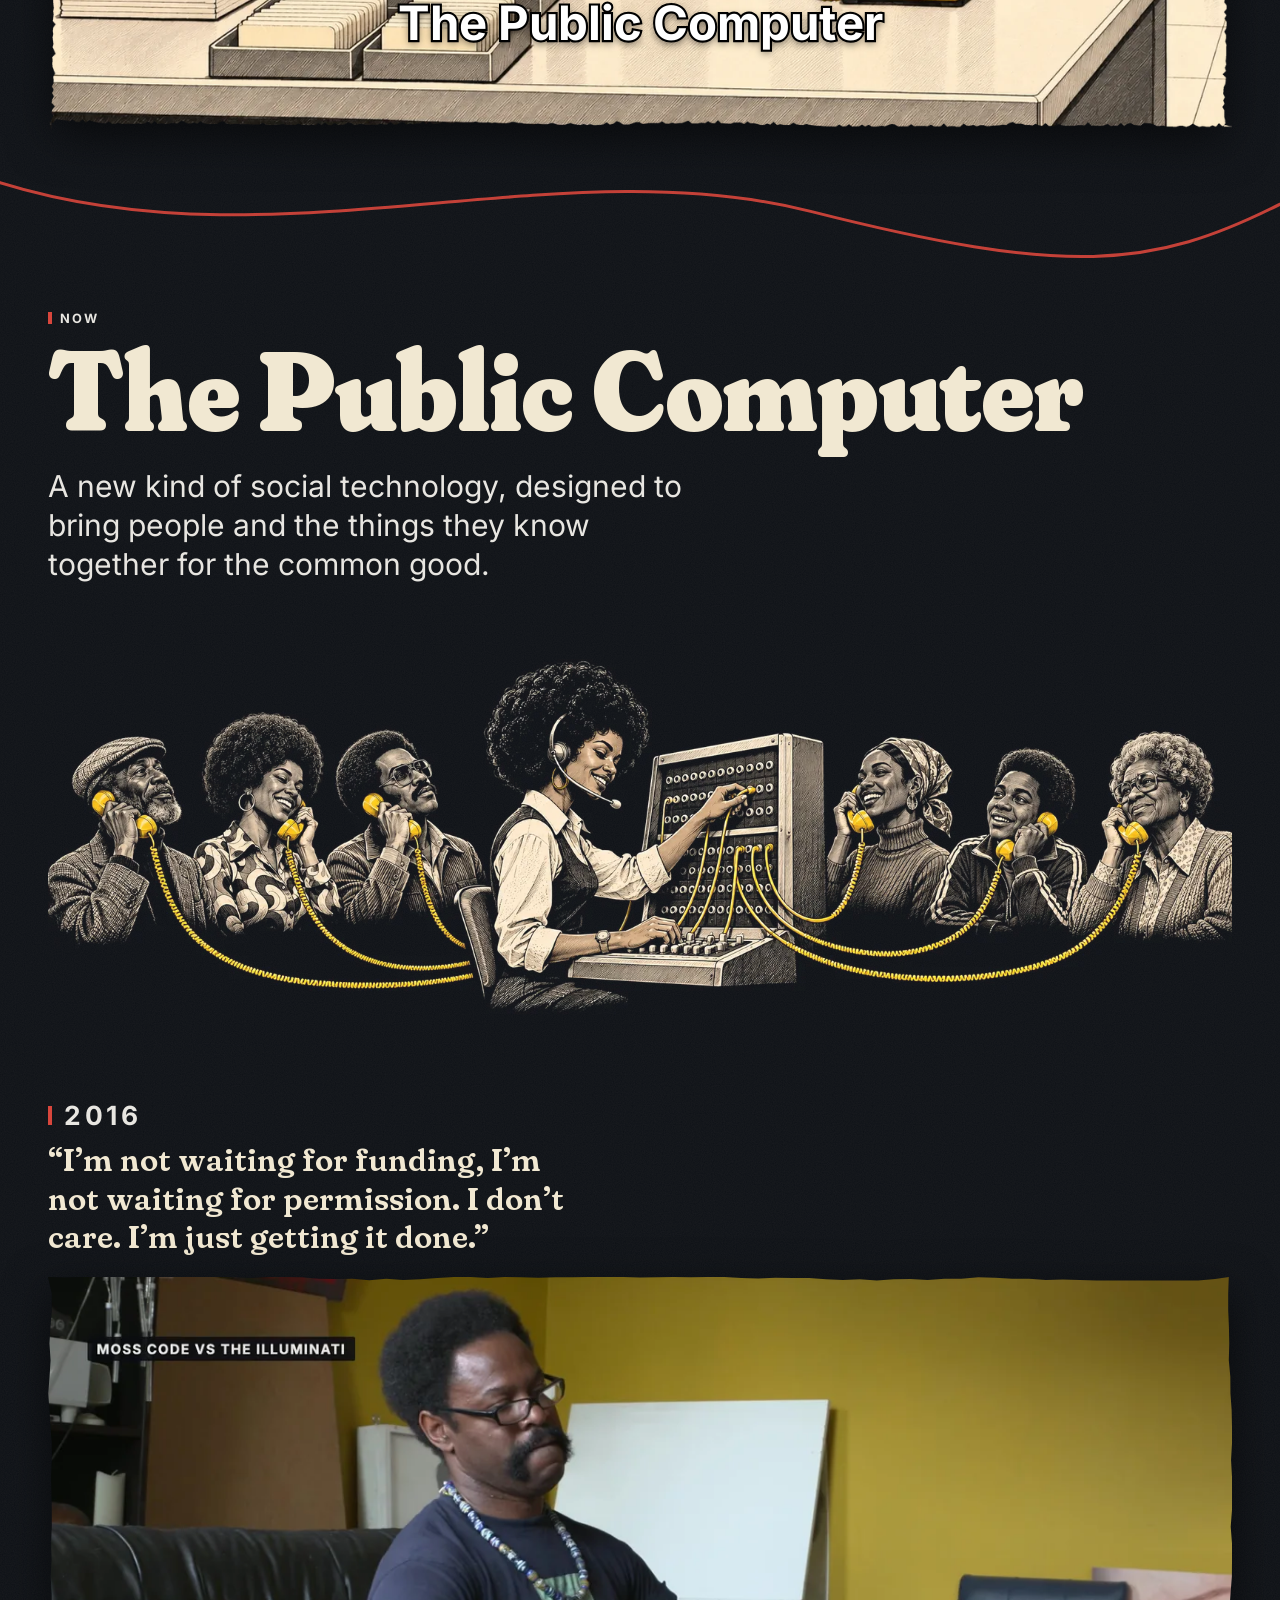
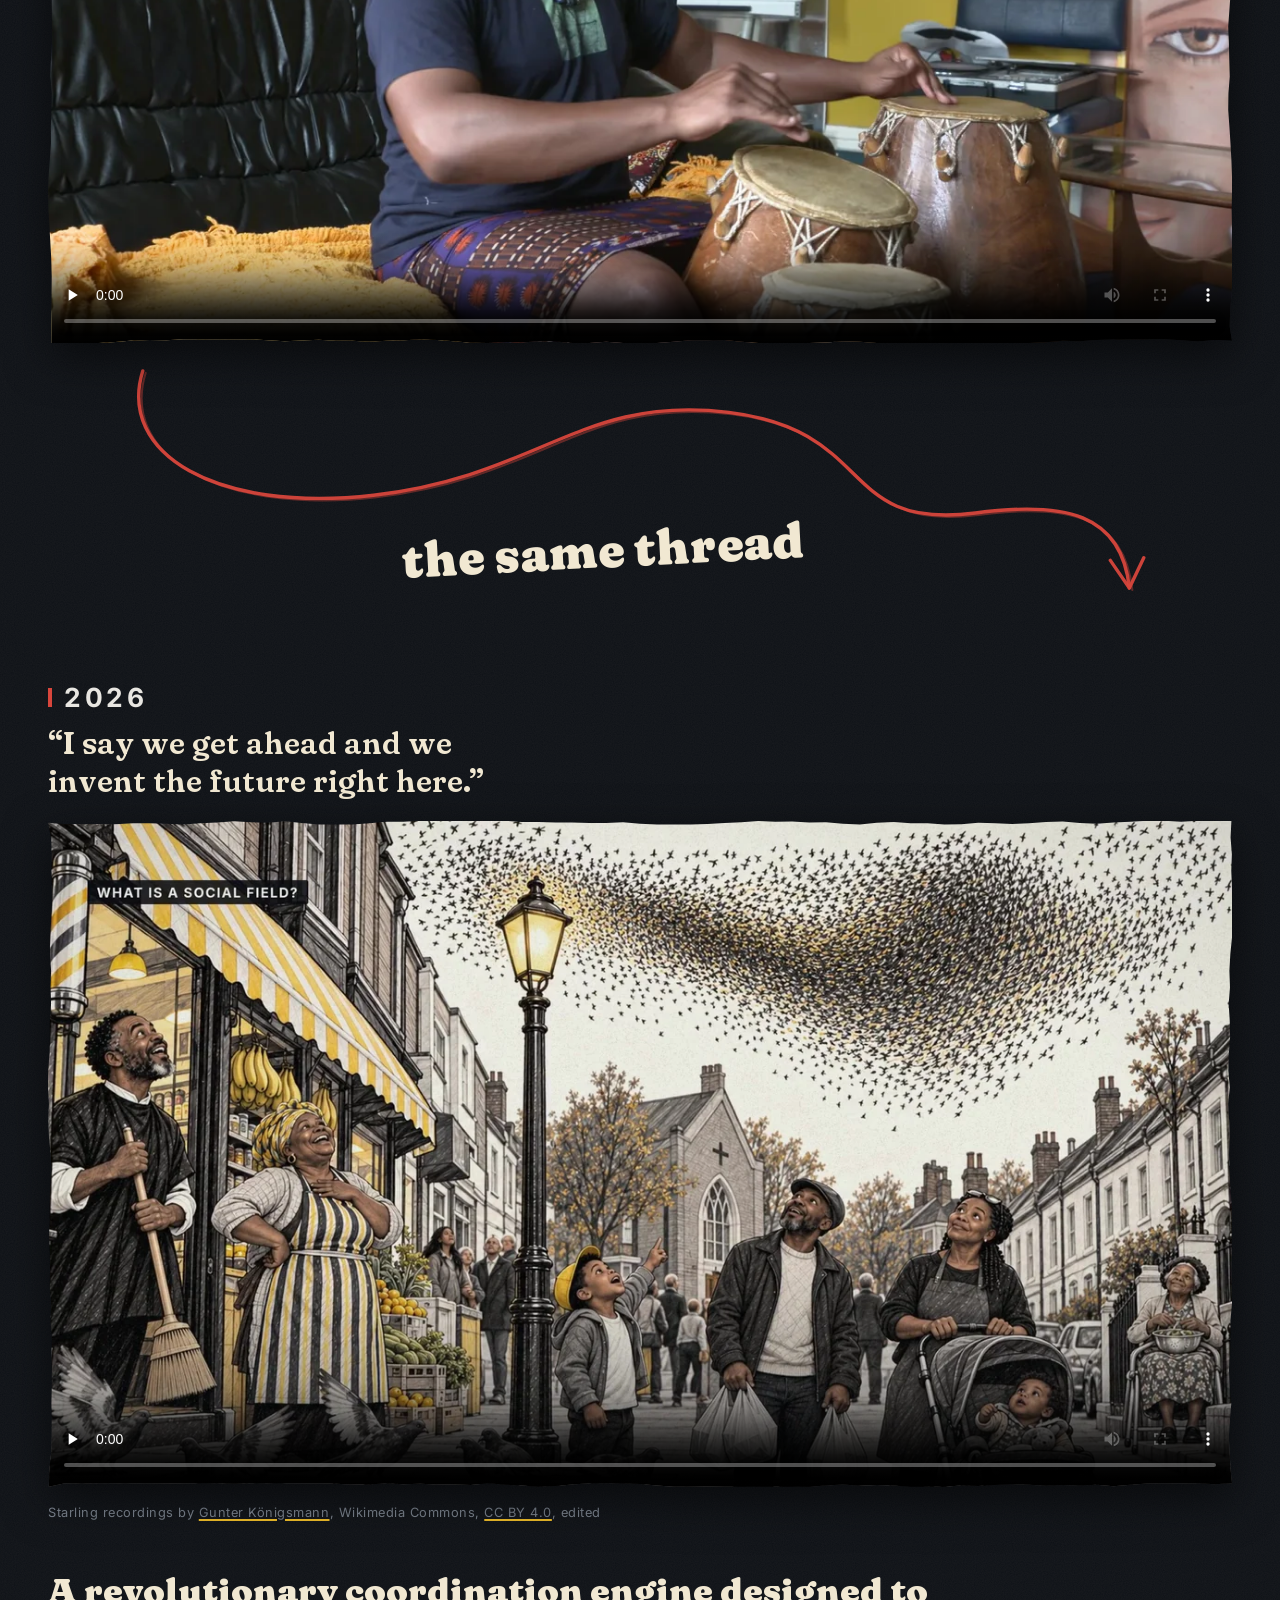
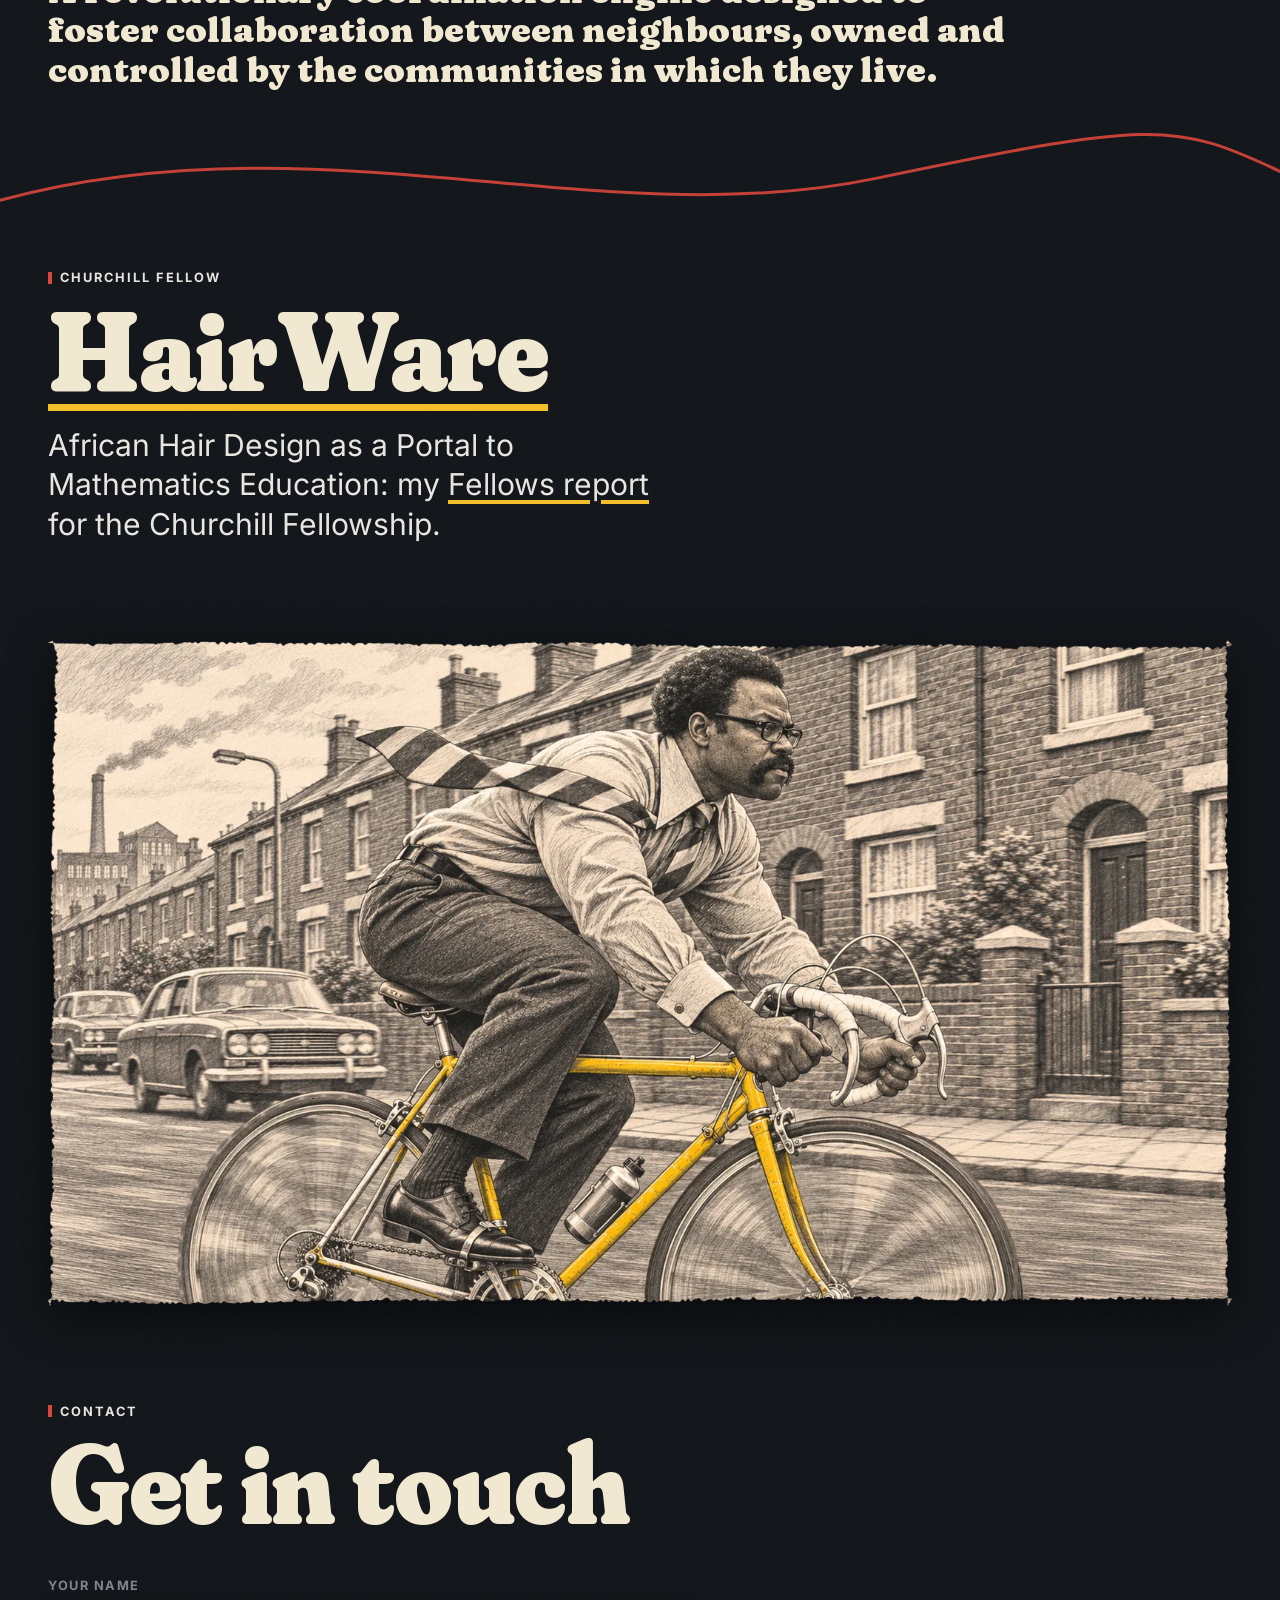
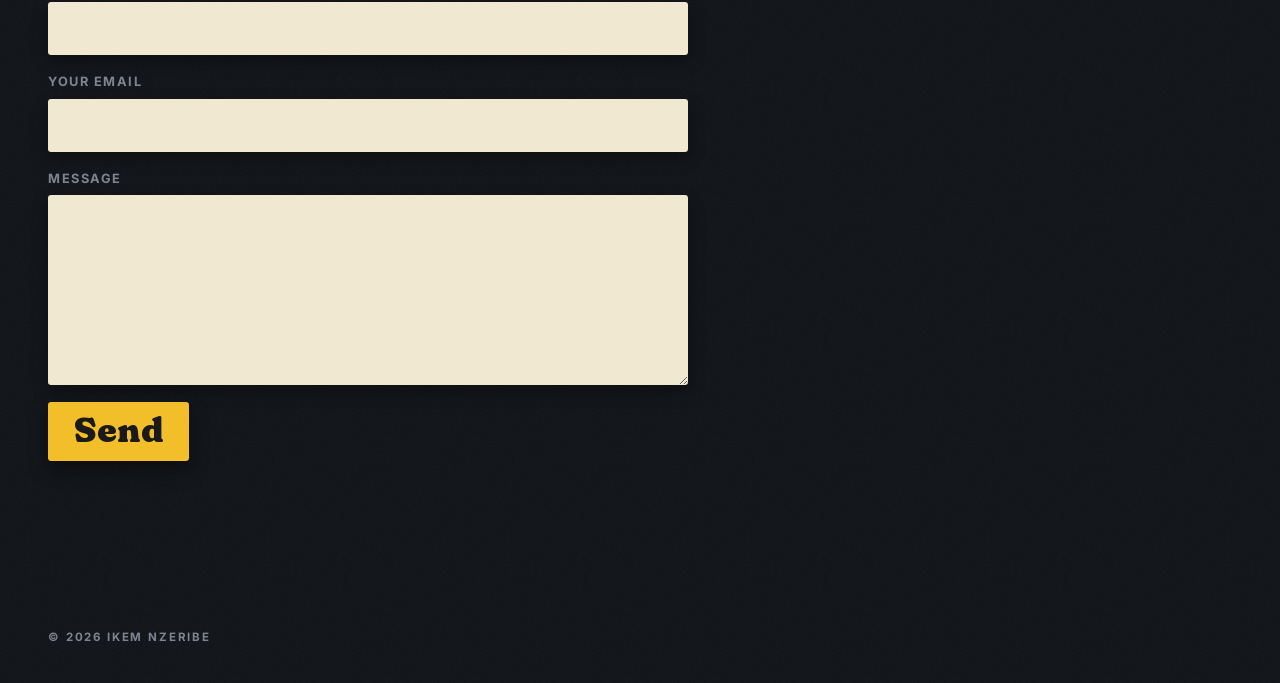
==== commit d9ab2112: "Update" ====
--- a/index.html
+++ b/index.html
@@ -21,7 +21,7 @@
 <link rel="preload" href="fonts/Monoton-latin.woff2" as="font" type="font/woff2" crossorigin>
 <link rel="preload" href="fonts/Fraunces-latin-var.woff2" as="font" type="font/woff2" crossorigin>
 <link rel="stylesheet" href="style.css?v=2">
-<link rel="stylesheet" href="film.css?v=3">
+<link rel="stylesheet" href="film.css?v=4">
 <script src="site.js?v=2" defer></script>
 <script src="film.js?v=2" defer></script>
 </head>
--- a/film.css
+++ b/film.css
@@ -13,8 +13,8 @@
   -webkit-clip-path: polygon(0.00% 0.28%, 1.43% 0.49%, 2.86% 0.47%, 4.29% 0.48%, 5.71% 0.52%, 7.14% 0.36%, 8.57% 0.37%, 10.00% 0.43%, 11.43% 0.55%, 12.86% 0.35%, 14.29% 0.25%, 15.71% 0.05%, 17.14% 0.20%, 18.57% 0.30%, 20.00% 0.07%, 21.43% 0.31%, 22.86% 0.54%, 24.29% 0.55%, 25.71% 0.55%, 27.14% 0.38%, 28.57% 0.14%, 30.00% 0.15%, 31.43% 0.00%, 32.86% 0.00%, 34.29% 0.00%, 35.71% 0.00%, 37.14% 0.00%, 38.57% 0.00%, 40.00% 0.17%, 41.43% 0.18%, 42.86% 0.25%, 44.29% 0.25%, 45.71% 0.33%, 47.14% 0.31%, 48.57% 0.20%, 50.00% 0.44%, 51.43% 0.55%, 52.86% 0.55%, 54.29% 0.55%, 55.71% 0.46%, 57.14% 0.32%, 58.57% 0.22%, 60.00% 0.01%, 61.43% 0.14%, 62.86% 0.09%, 64.29% 0.26%, 65.71% 0.21%, 67.14% 0.43%, 68.57% 0.55%, 70.00% 0.30%, 71.43% 0.16%, 72.86% 0.36%, 74.29% 0.35%, 75.71% 0.55%, 77.14% 0.50%, 78.57% 0.29%, 80.00% 0.35%, 81.43% 0.49%, 82.86% 0.38%, 84.29% 0.17%, 85.71% 0.09%, 87.14% 0.32%, 88.57% 0.45%, 90.00% 0.26%, 91.43% 0.13%, 92.86% 0.00%, 94.29% 0.00%, 95.71% 0.15%, 97.14% 0.00%, 98.57% 0.03%, 99.95% 0.00%, 99.88% 2.50%, 99.99% 5.00%, 99.94% 7.50%, 100.00% 10.00%, 100.00% 12.50%, 100.00% 15.00%, 100.00% 17.50%, 99.86% 20.00%, 99.78% 22.50%, 99.83% 25.00%, 99.72% 27.50%, 99.81% 30.00%, 99.84% 32.50%, 99.73% 35.00%, 99.69% 37.50%, 99.81% 40.00%, 99.68% 42.50%, 99.76% 45.00%, 99.83% 47.50%, 99.75% 50.00%, 99.80% 52.50%, 99.86% 55.00%, 99.98% 57.50%, 100.00% 60.00%, 99.98% 62.50%, 100.00% 65.00%, 99.97% 67.50%, 100.00% 70.00%, 100.00% 72.50%, 99.87% 75.00%, 99.87% 77.50%, 99.85% 80.00%, 99.75% 82.50%, 99.84% 85.00%, 99.94% 87.50%, 99.82% 90.00%, 99.73% 92.50%, 99.80% 95.00%, 99.89% 97.50%, 100.00% 99.45%, 98.57% 99.60%, 97.14% 99.45%, 95.71% 99.45%, 94.29% 99.45%, 92.86% 99.49%, 91.43% 99.68%, 90.00% 99.91%, 88.57% 99.68%, 87.14% 99.81%, 85.71% 99.71%, 84.29% 99.83%, 82.86% 99.67%, 81.43% 99.62%, 80.00% 99.73%, 78.57% 99.89%, 77.14% 99.78%, 75.71% 99.99%, 74.29% 100.00%, 72.86% 99.97%, 71.43% 99.80%, 70.00% 99.74%, 68.57% 99.85%, 67.14% 99.64%, 65.71% 99.79%, 64.29% 100.00%, 62.86% 100.00%, 61.43% 100.00%, 60.00% 100.00%, 58.57% 100.00%, 57.14% 100.00%, 55.71% 99.96%, 54.29% 100.00%, 52.86% 100.00%, 51.43% 99.81%, 50.00% 99.57%, 48.57% 99.49%, 47.14% 99.45%, 45.71% 99.45%, 44.29% 99.63%, 42.86% 99.86%, 41.43% 100.00%, 40.00% 99.80%, 38.57% 99.70%, 37.14% 99.47%, 35.71% 99.71%, 34.29% 99.64%, 32.86% 99.65%, 31.43% 99.53%, 30.00% 99.62%, 28.57% 99.45%, 27.14% 99.66%, 25.71% 99.64%, 24.29% 99.52%, 22.86% 99.45%, 21.43% 99.45%, 20.00% 99.45%, 18.57% 99.45%, 17.14% 99.45%, 15.71% 99.52%, 14.29% 99.45%, 12.86% 99.45%, 11.43% 99.45%, 10.00% 99.49%, 8.57% 99.45%, 7.14% 99.45%, 5.71% 99.45%, 4.29% 99.45%, 2.86% 99.51%, 1.43% 99.47%, 0.07% 100.00%, 0.11% 97.50%, 0.26% 95.00%, 0.32% 92.50%, 0.32% 90.00%, 0.29% 87.50%, 0.32% 85.00%, 0.32% 82.50%, 0.30% 80.00%, 0.32% 77.50%, 0.20% 75.00%, 0.27% 72.50%, 0.14% 70.00%, 0.17% 67.50%, 0.16% 65.00%, 0.08% 62.50%, 0.14% 60.00%, 0.14% 57.50%, 0.17% 55.00%, 0.29% 52.50%, 0.22% 50.00%, 0.08% 47.50%, 0.02% 45.00%, 0.08% 42.50%, 0.00% 40.00%, 0.00% 37.50%, 0.12% 35.00%, 0.16% 32.50%, 0.15% 30.00%, 0.26% 27.50%, 0.21% 25.00%, 0.26% 22.50%, 0.17% 20.00%, 0.15% 17.50%, 0.24% 15.00%, 0.32% 12.50%, 0.32% 10.00%, 0.29% 7.50%, 0.31% 5.00%, 0.26% 2.50%);
   clip-path: polygon(0.00% 0.28%, 1.43% 0.49%, 2.86% 0.47%, 4.29% 0.48%, 5.71% 0.52%, 7.14% 0.36%, 8.57% 0.37%, 10.00% 0.43%, 11.43% 0.55%, 12.86% 0.35%, 14.29% 0.25%, 15.71% 0.05%, 17.14% 0.20%, 18.57% 0.30%, 20.00% 0.07%, 21.43% 0.31%, 22.86% 0.54%, 24.29% 0.55%, 25.71% 0.55%, 27.14% 0.38%, 28.57% 0.14%, 30.00% 0.15%, 31.43% 0.00%, 32.86% 0.00%, 34.29% 0.00%, 35.71% 0.00%, 37.14% 0.00%, 38.57% 0.00%, 40.00% 0.17%, 41.43% 0.18%, 42.86% 0.25%, 44.29% 0.25%, 45.71% 0.33%, 47.14% 0.31%, 48.57% 0.20%, 50.00% 0.44%, 51.43% 0.55%, 52.86% 0.55%, 54.29% 0.55%, 55.71% 0.46%, 57.14% 0.32%, 58.57% 0.22%, 60.00% 0.01%, 61.43% 0.14%, 62.86% 0.09%, 64.29% 0.26%, 65.71% 0.21%, 67.14% 0.43%, 68.57% 0.55%, 70.00% 0.30%, 71.43% 0.16%, 72.86% 0.36%, 74.29% 0.35%, 75.71% 0.55%, 77.14% 0.50%, 78.57% 0.29%, 80.00% 0.35%, 81.43% 0.49%, 82.86% 0.38%, 84.29% 0.17%, 85.71% 0.09%, 87.14% 0.32%, 88.57% 0.45%, 90.00% 0.26%, 91.43% 0.13%, 92.86% 0.00%, 94.29% 0.00%, 95.71% 0.15%, 97.14% 0.00%, 98.57% 0.03%, 99.95% 0.00%, 99.88% 2.50%, 99.99% 5.00%, 99.94% 7.50%, 100.00% 10.00%, 100.00% 12.50%, 100.00% 15.00%, 100.00% 17.50%, 99.86% 20.00%, 99.78% 22.50%, 99.83% 25.00%, 99.72% 27.50%, 99.81% 30.00%, 99.84% 32.50%, 99.73% 35.00%, 99.69% 37.50%, 99.81% 40.00%, 99.68% 42.50%, 99.76% 45.00%, 99.83% 47.50%, 99.75% 50.00%, 99.80% 52.50%, 99.86% 55.00%, 99.98% 57.50%, 100.00% 60.00%, 99.98% 62.50%, 100.00% 65.00%, 99.97% 67.50%, 100.00% 70.00%, 100.00% 72.50%, 99.87% 75.00%, 99.87% 77.50%, 99.85% 80.00%, 99.75% 82.50%, 99.84% 85.00%, 99.94% 87.50%, 99.82% 90.00%, 99.73% 92.50%, 99.80% 95.00%, 99.89% 97.50%, 100.00% 99.45%, 98.57% 99.60%, 97.14% 99.45%, 95.71% 99.45%, 94.29% 99.45%, 92.86% 99.49%, 91.43% 99.68%, 90.00% 99.91%, 88.57% 99.68%, 87.14% 99.81%, 85.71% 99.71%, 84.29% 99.83%, 82.86% 99.67%, 81.43% 99.62%, 80.00% 99.73%, 78.57% 99.89%, 77.14% 99.78%, 75.71% 99.99%, 74.29% 100.00%, 72.86% 99.97%, 71.43% 99.80%, 70.00% 99.74%, 68.57% 99.85%, 67.14% 99.64%, 65.71% 99.79%, 64.29% 100.00%, 62.86% 100.00%, 61.43% 100.00%, 60.00% 100.00%, 58.57% 100.00%, 57.14% 100.00%, 55.71% 99.96%, 54.29% 100.00%, 52.86% 100.00%, 51.43% 99.81%, 50.00% 99.57%, 48.57% 99.49%, 47.14% 99.45%, 45.71% 99.45%, 44.29% 99.63%, 42.86% 99.86%, 41.43% 100.00%, 40.00% 99.80%, 38.57% 99.70%, 37.14% 99.47%, 35.71% 99.71%, 34.29% 99.64%, 32.86% 99.65%, 31.43% 99.53%, 30.00% 99.62%, 28.57% 99.45%, 27.14% 99.66%, 25.71% 99.64%, 24.29% 99.52%, 22.86% 99.45%, 21.43% 99.45%, 20.00% 99.45%, 18.57% 99.45%, 17.14% 99.45%, 15.71% 99.52%, 14.29% 99.45%, 12.86% 99.45%, 11.43% 99.45%, 10.00% 99.49%, 8.57% 99.45%, 7.14% 99.45%, 5.71% 99.45%, 4.29% 99.45%, 2.86% 99.51%, 1.43% 99.47%, 0.07% 100.00%, 0.11% 97.50%, 0.26% 95.00%, 0.32% 92.50%, 0.32% 90.00%, 0.29% 87.50%, 0.32% 85.00%, 0.32% 82.50%, 0.30% 80.00%, 0.32% 77.50%, 0.20% 75.00%, 0.27% 72.50%, 0.14% 70.00%, 0.17% 67.50%, 0.16% 65.00%, 0.08% 62.50%, 0.14% 60.00%, 0.14% 57.50%, 0.17% 55.00%, 0.29% 52.50%, 0.22% 50.00%, 0.08% 47.50%, 0.02% 45.00%, 0.08% 42.50%, 0.00% 40.00%, 0.00% 37.50%, 0.12% 35.00%, 0.16% 32.50%, 0.15% 30.00%, 0.26% 27.50%, 0.21% 25.00%, 0.26% 22.50%, 0.17% 20.00%, 0.15% 17.50%, 0.24% 15.00%, 0.32% 12.50%, 0.32% 10.00%, 0.29% 7.50%, 0.31% 5.00%, 0.26% 2.50%);
 }
-.film > .kicker { margin-bottom: 0.32em; font-size: clamp(2rem, 1.2rem + 3.6vw, 4.6rem); line-height: 1; letter-spacing: 0.1em; }
-.film > .kicker::before { width: 0.13em; height: 0.73em; margin-right: 0.32em; vertical-align: 0; }
+.film > .kicker { margin-bottom: 0.5em; font-size: clamp(1.15rem, 0.85rem + 1vw, 1.65rem); line-height: 1; letter-spacing: 0.14em; }
+.film > .kicker::before { width: 0.16em; height: 0.73em; margin-right: 0.45em; vertical-align: 0; }
 .film .credit { margin-top: 1rem; text-transform: none; letter-spacing: 0.04em; font-weight: 400; font-size: 0.8rem; }
 
 .who .say { min-width: 0; }
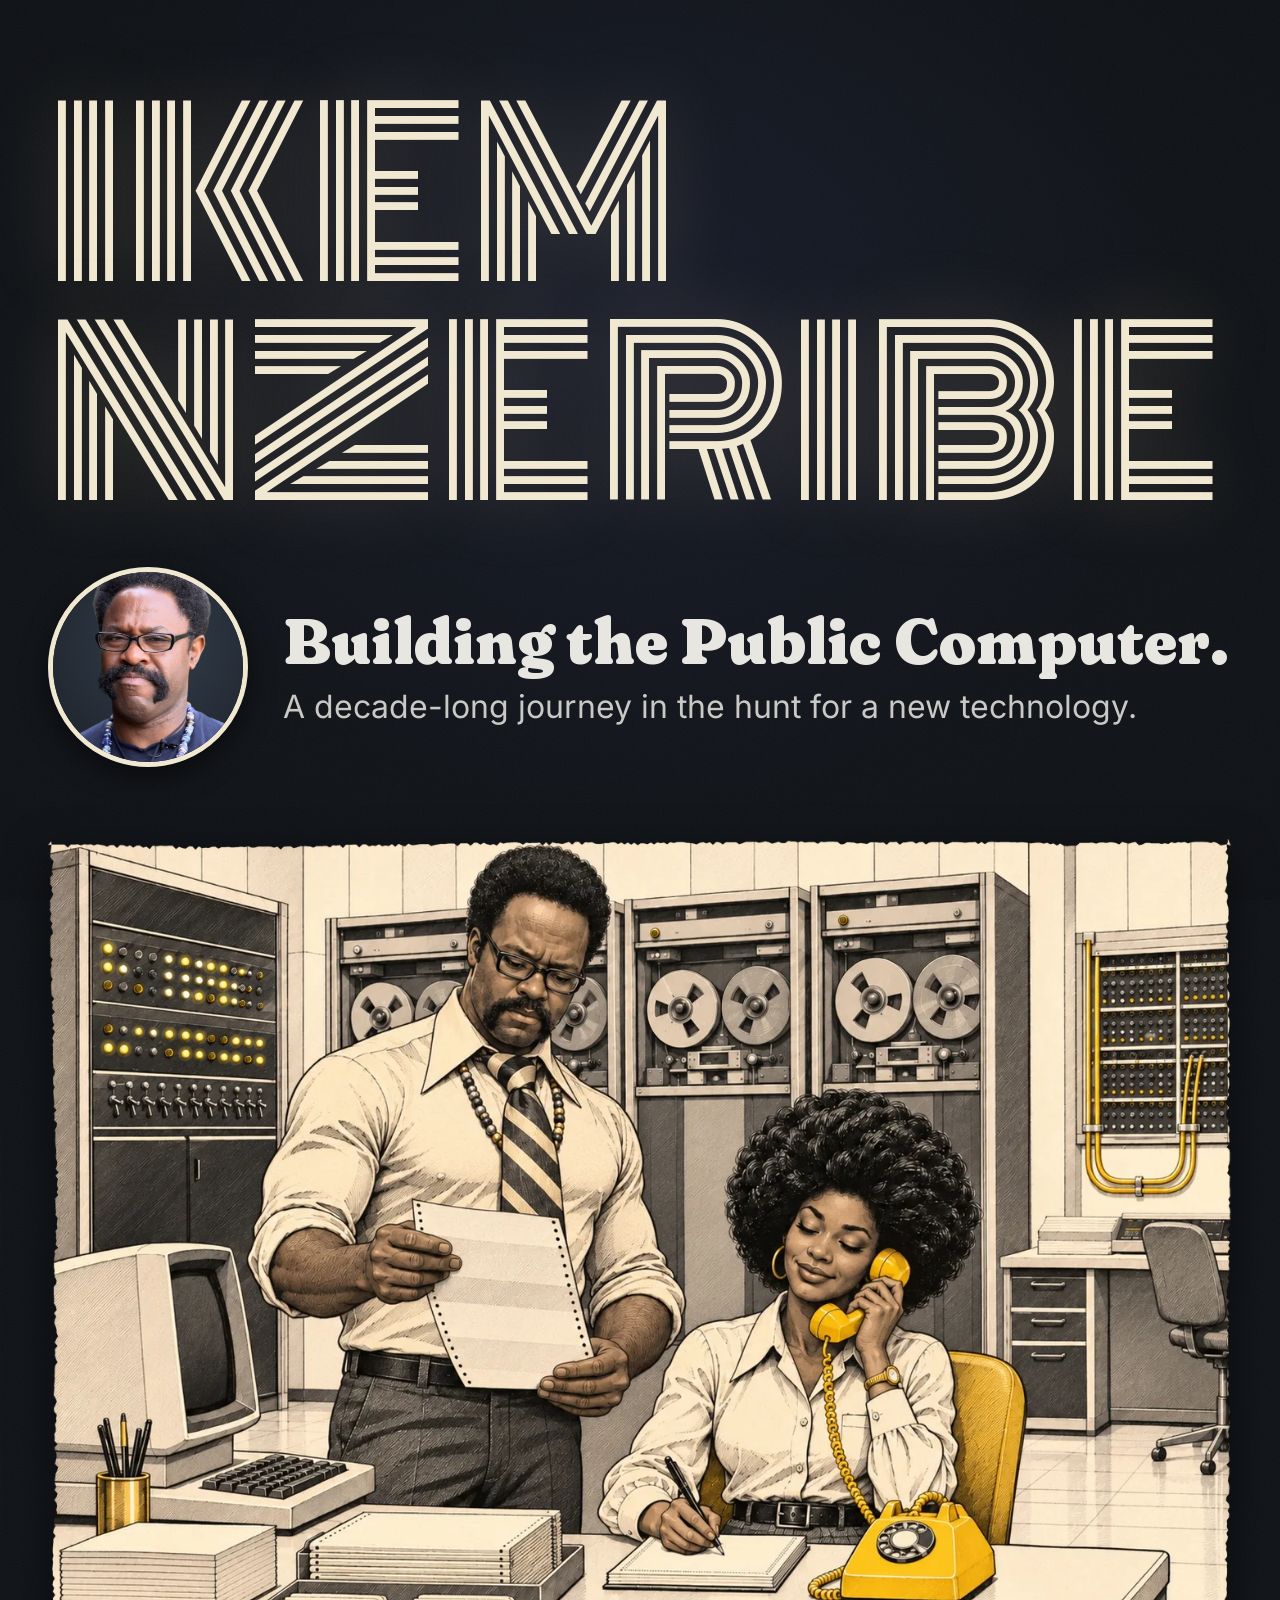
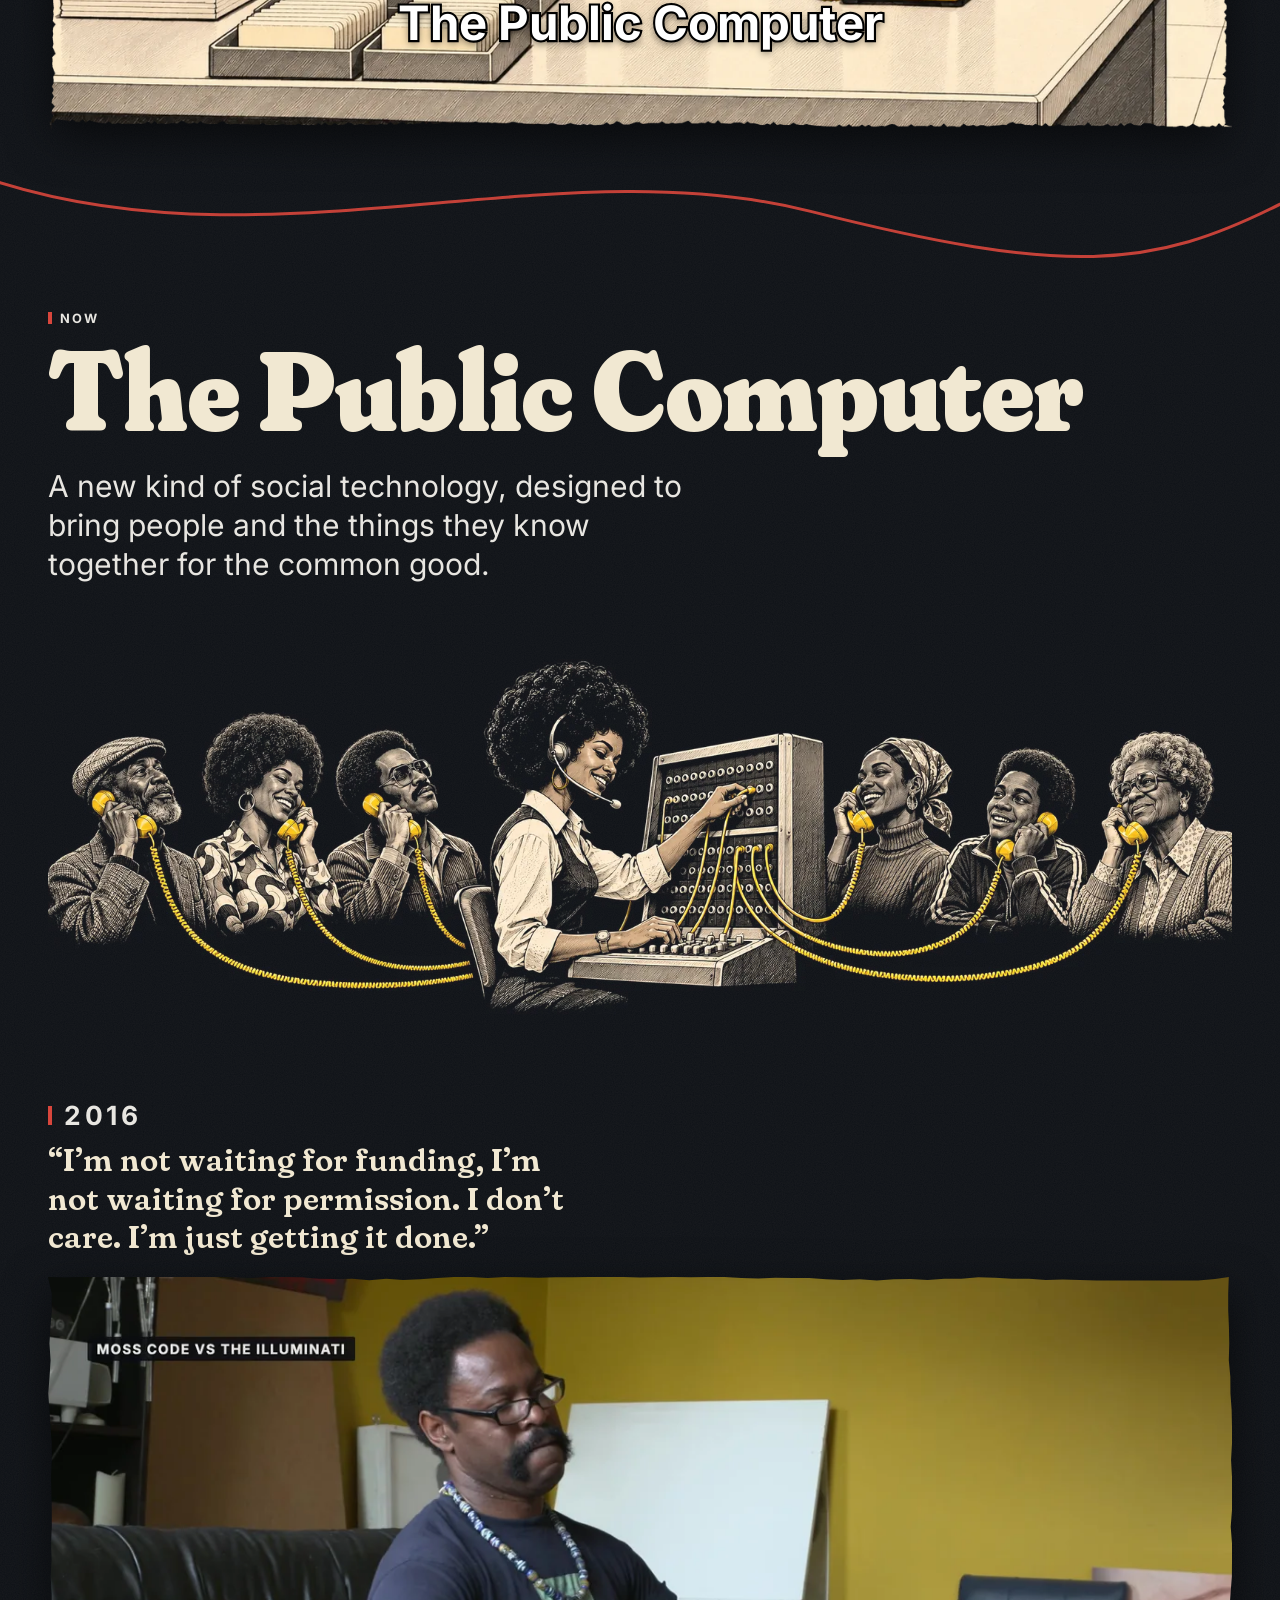
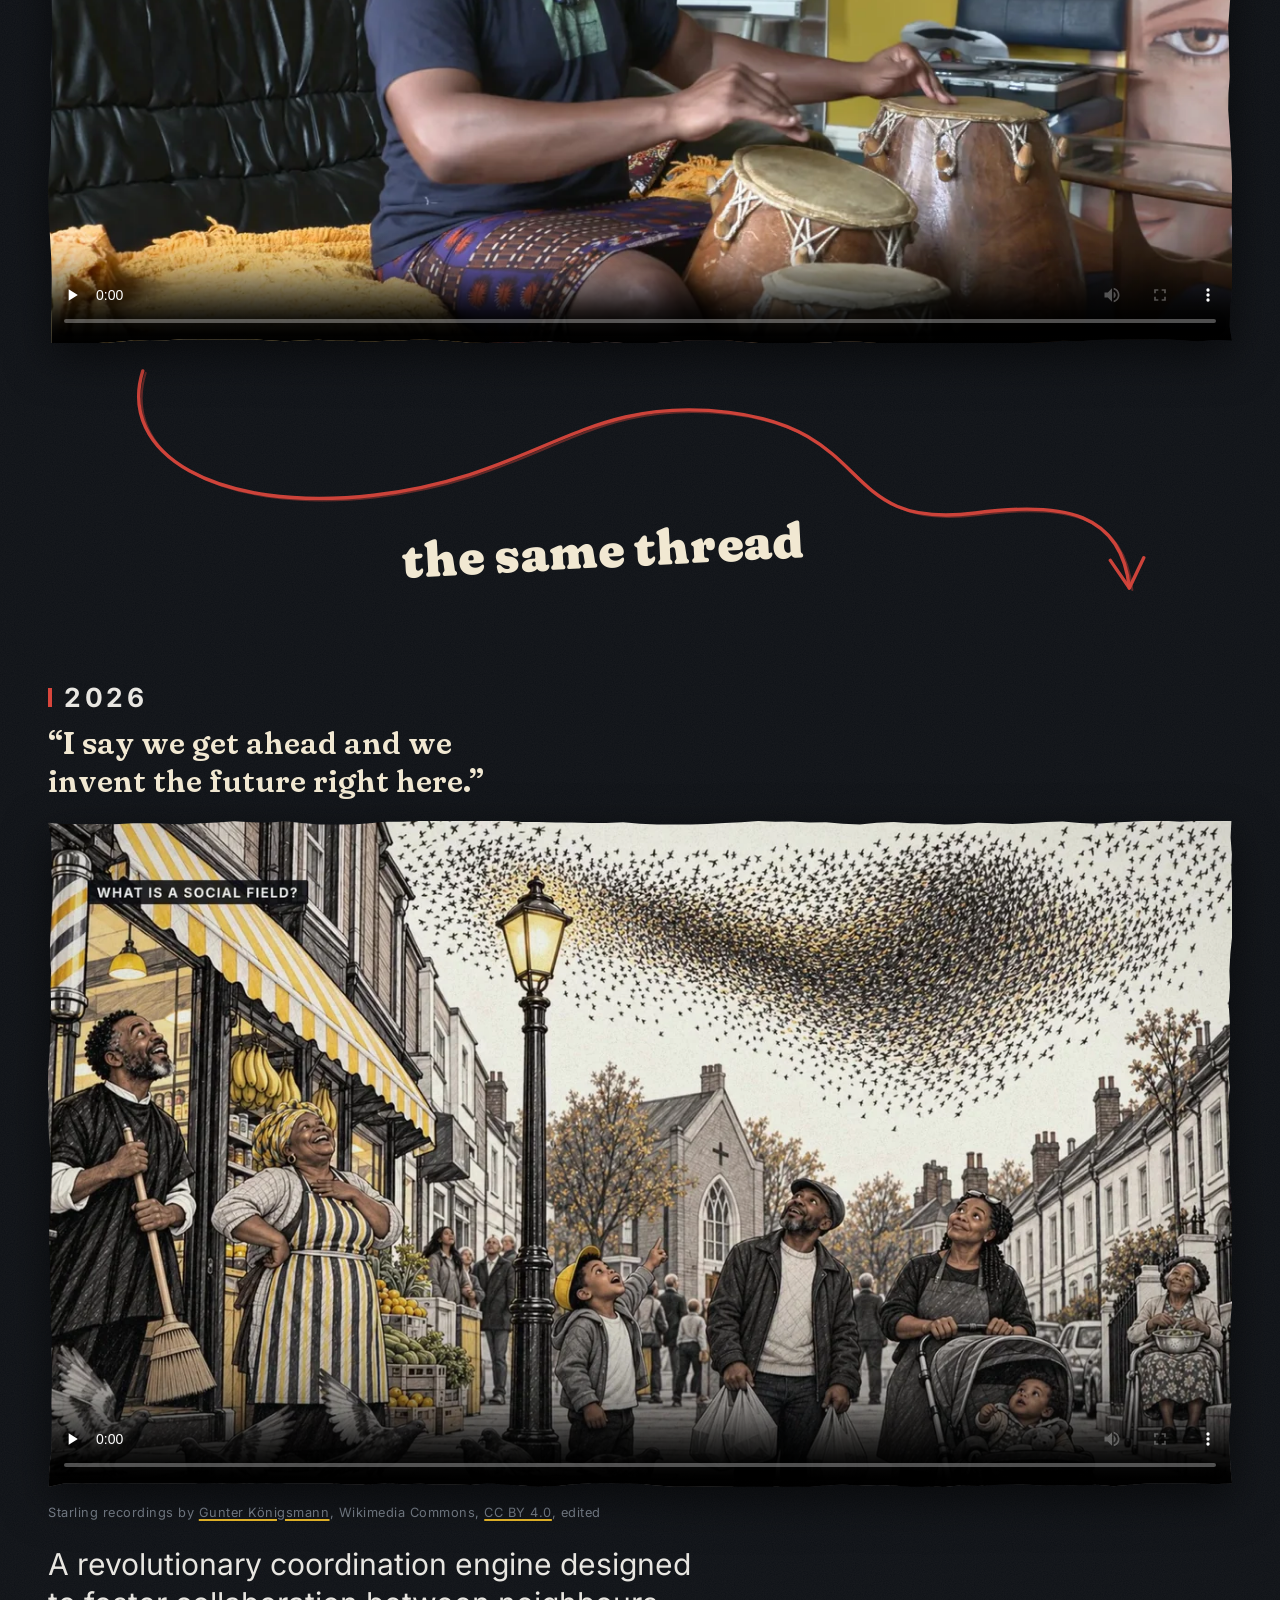
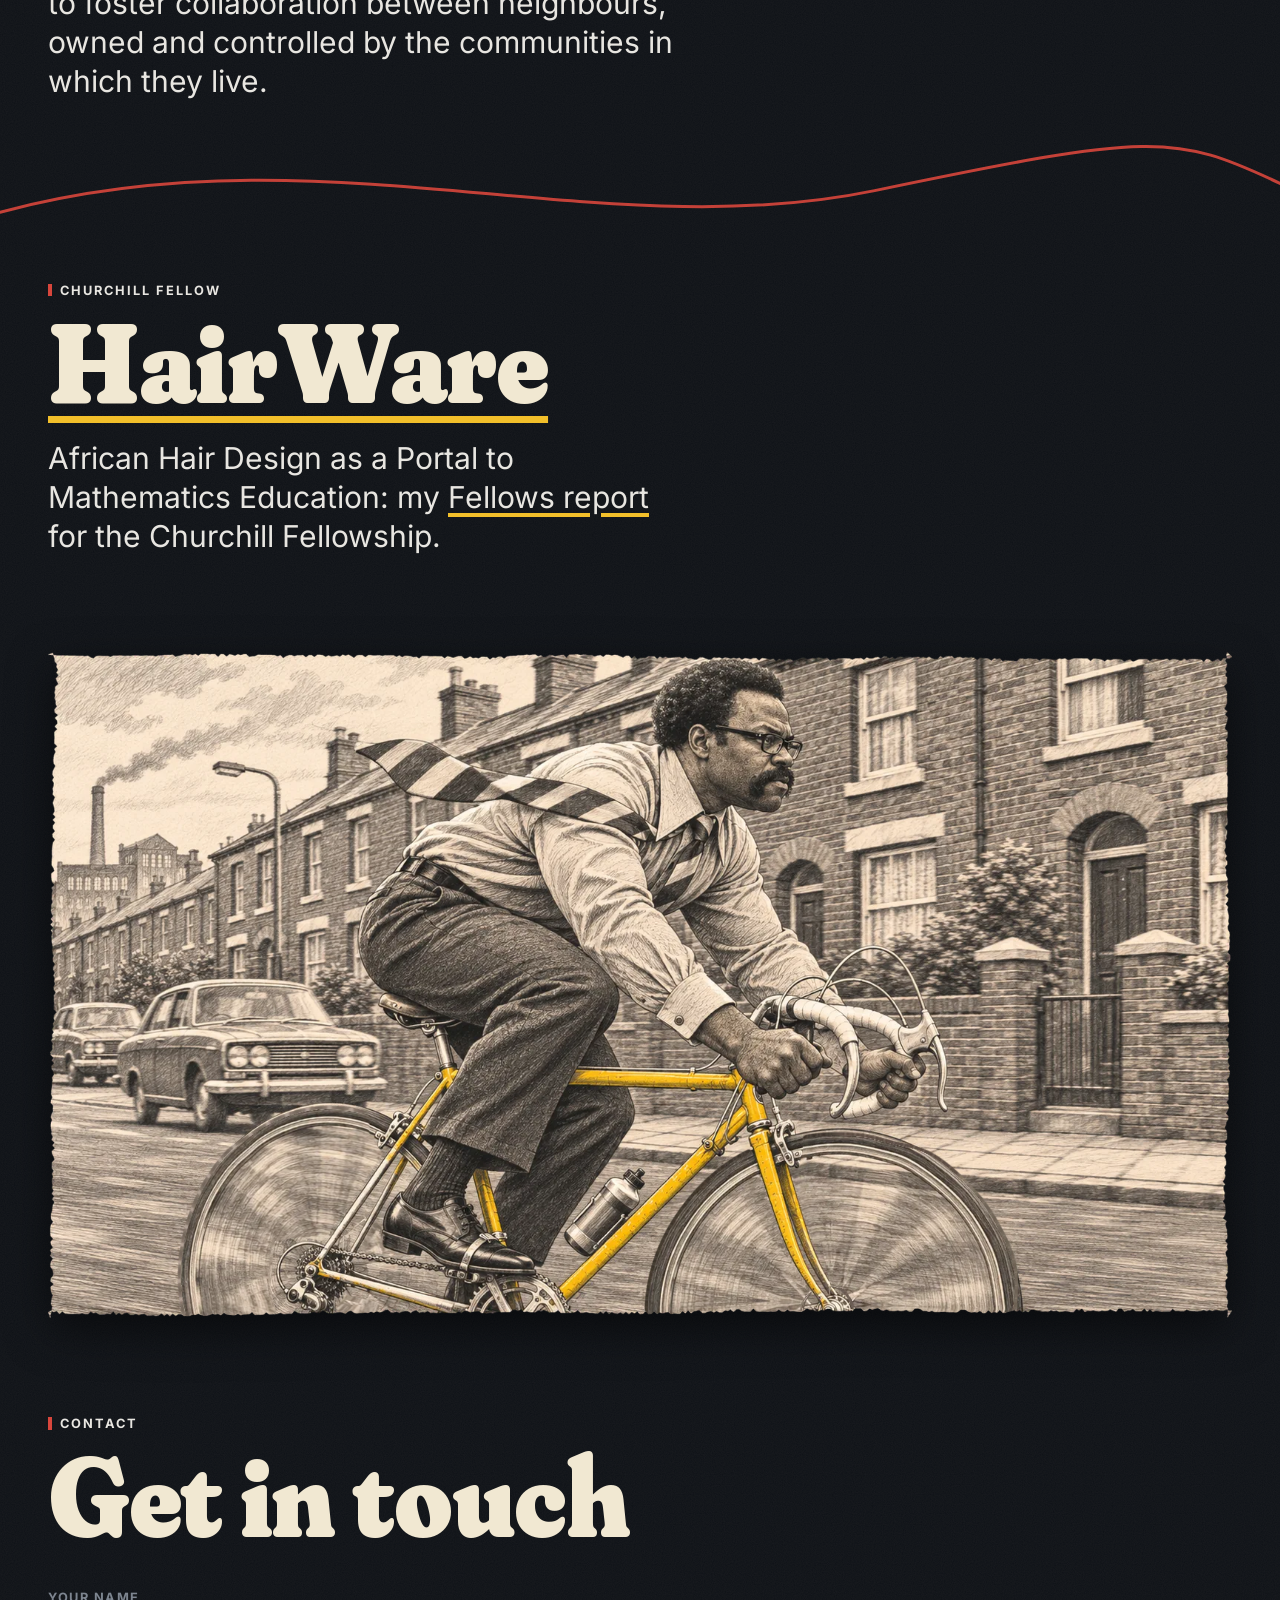
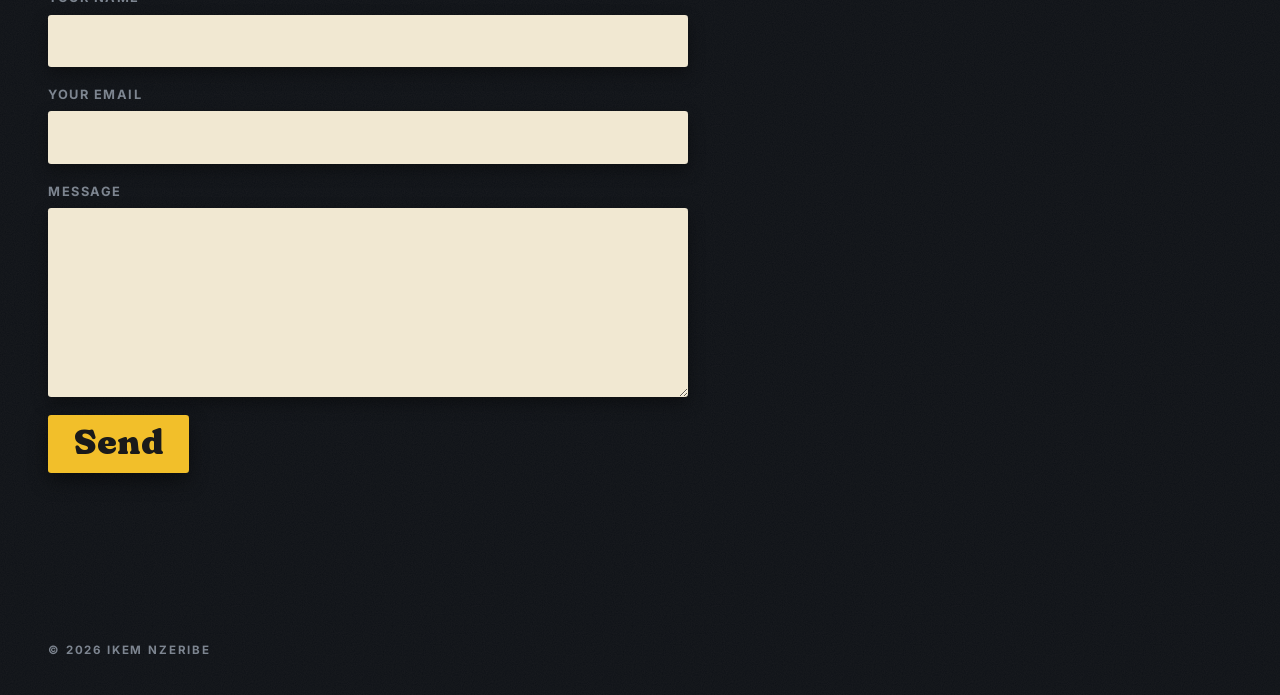
==== commit f5133886: "Update" ====
--- a/index.html
+++ b/index.html
@@ -20,7 +20,7 @@
 <link rel="apple-touch-icon" href="img/apple-touch-icon.png">
 <link rel="preload" href="fonts/Monoton-latin.woff2" as="font" type="font/woff2" crossorigin>
 <link rel="preload" href="fonts/Fraunces-latin-var.woff2" as="font" type="font/woff2" crossorigin>
-<link rel="stylesheet" href="style.css?v=2">
+<link rel="stylesheet" href="style.css?v=3">
 <link rel="stylesheet" href="film.css?v=4">
 <script src="site.js?v=2" defer></script>
 <script src="film.js?v=2" defer></script>
@@ -87,7 +87,7 @@
       <p class="label credit">Starling recordings by <a href="https://commons.wikimedia.org/wiki/File:2018-10-10_landende_stare.ogg">Gunter Königsmann</a>, Wikimedia Commons, <a href="https://creativecommons.org/licenses/by/4.0/">CC BY 4.0</a>, edited</p>
     </figure>
 
-    <p class="aim">A revolutionary coordination engine designed to foster collaboration between neighbours, owned and controlled by the communities in which they live.</p>
+    <p class="line">A revolutionary coordination engine designed to foster collaboration between neighbours, owned and controlled by the communities in which they live.</p>
 
   </section>
 
--- a/style.css
+++ b/style.css
@@ -182,16 +182,6 @@
   margin: clamp(0.9rem, 2.2vw, 1.4rem) 0 0;
   font-size: clamp(1.25rem, 1rem + 1.1vw, 2rem);
   line-height: 1.3;
-}
-
-.aim {
-  margin: clamp(1.6rem, 4vw, 3rem) 0 0;
-  font-family: "Fraunces", Georgia, serif;
-  font-weight: 900;
-  font-size: clamp(1.35rem, 1rem + 1.5vw, 2.4rem);
-  line-height: 1.12;
-  text-wrap: balance;
-  color: var(--cream);
 }
 
 .racer { margin-top: clamp(3rem, 8vw, 6rem); }
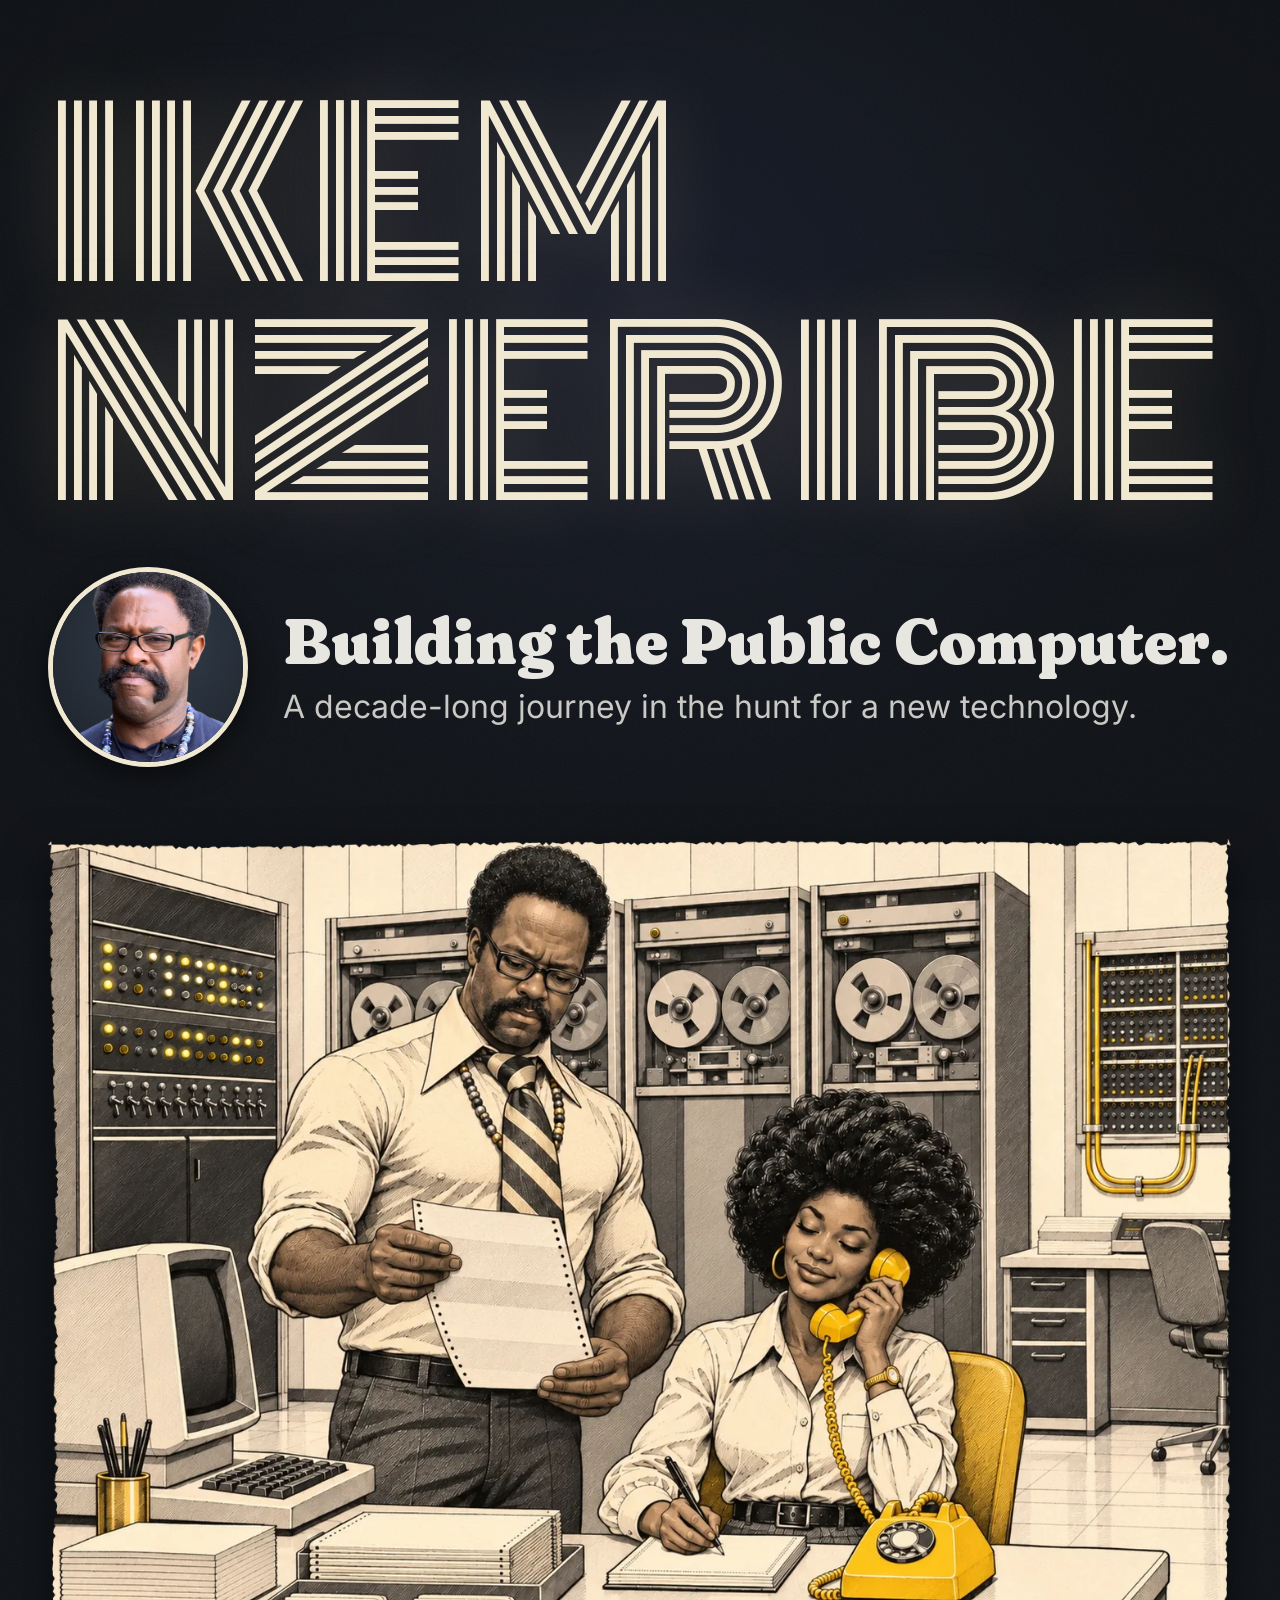
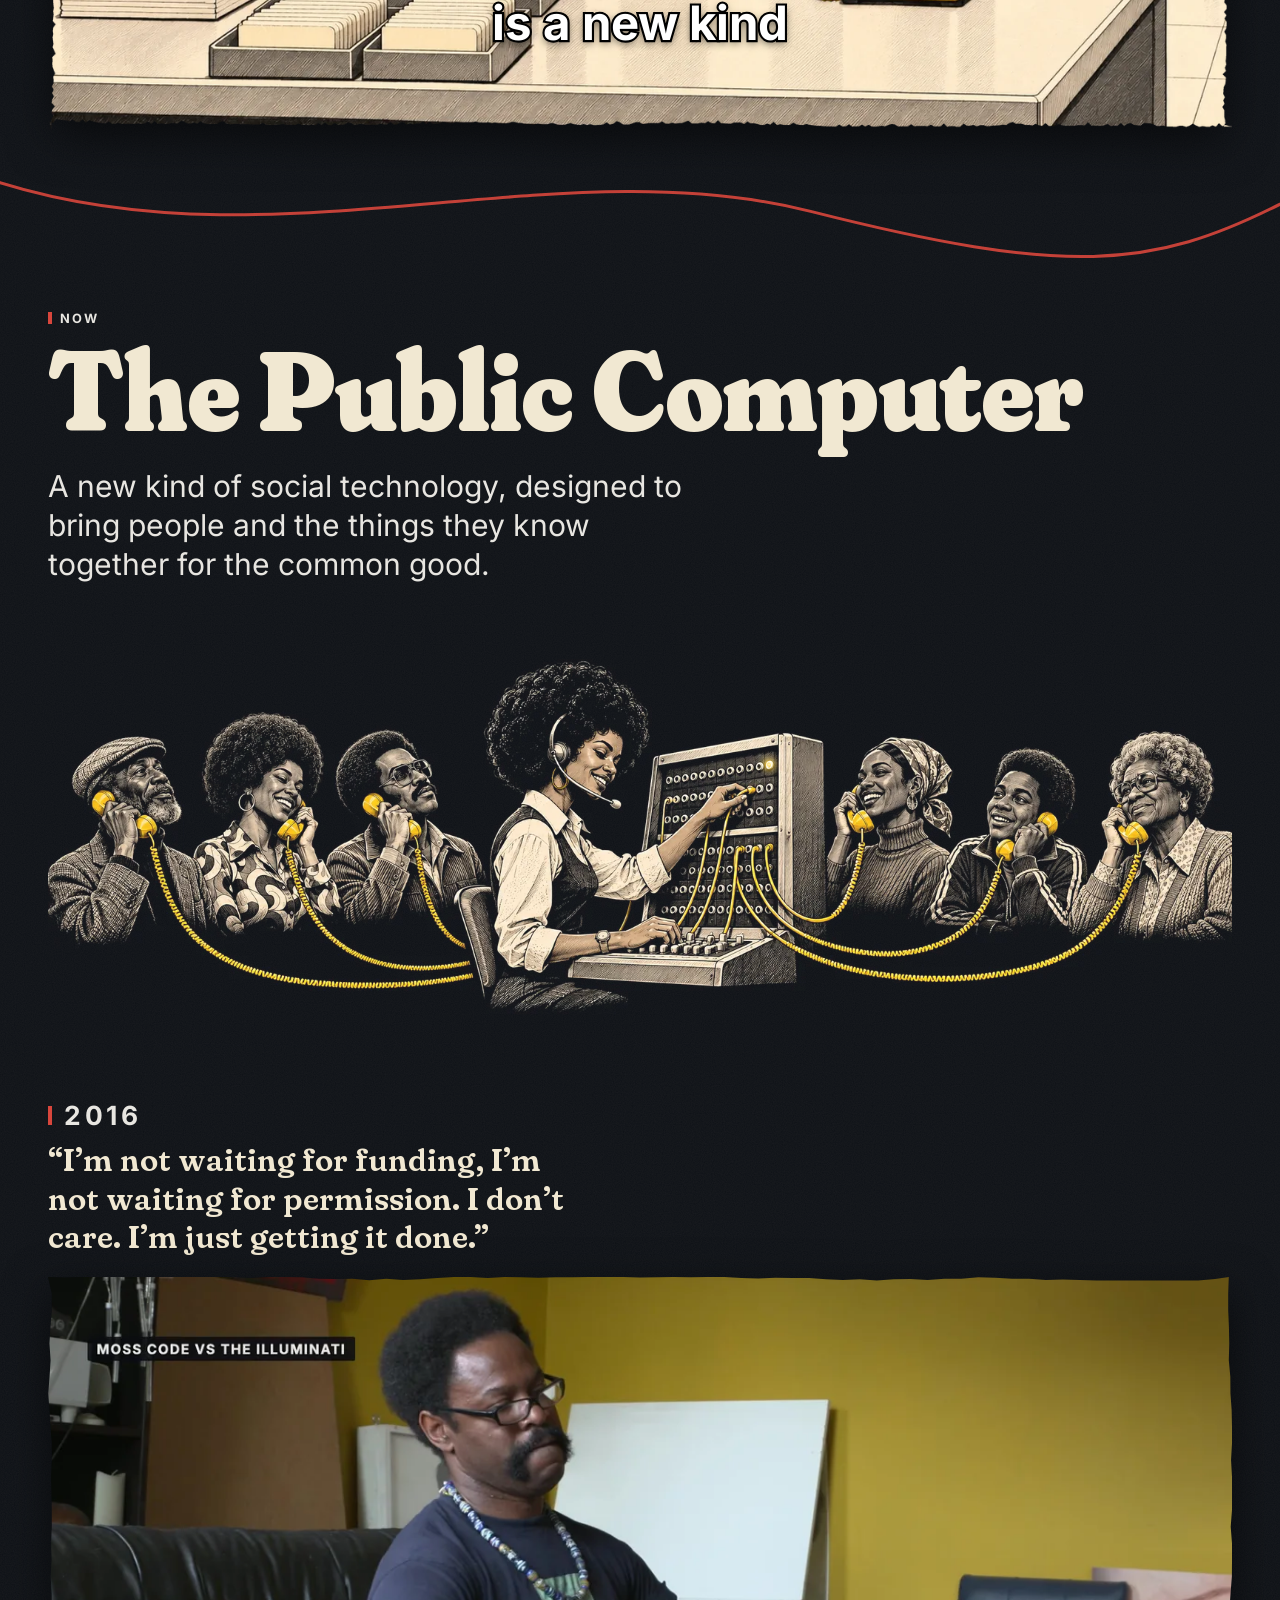
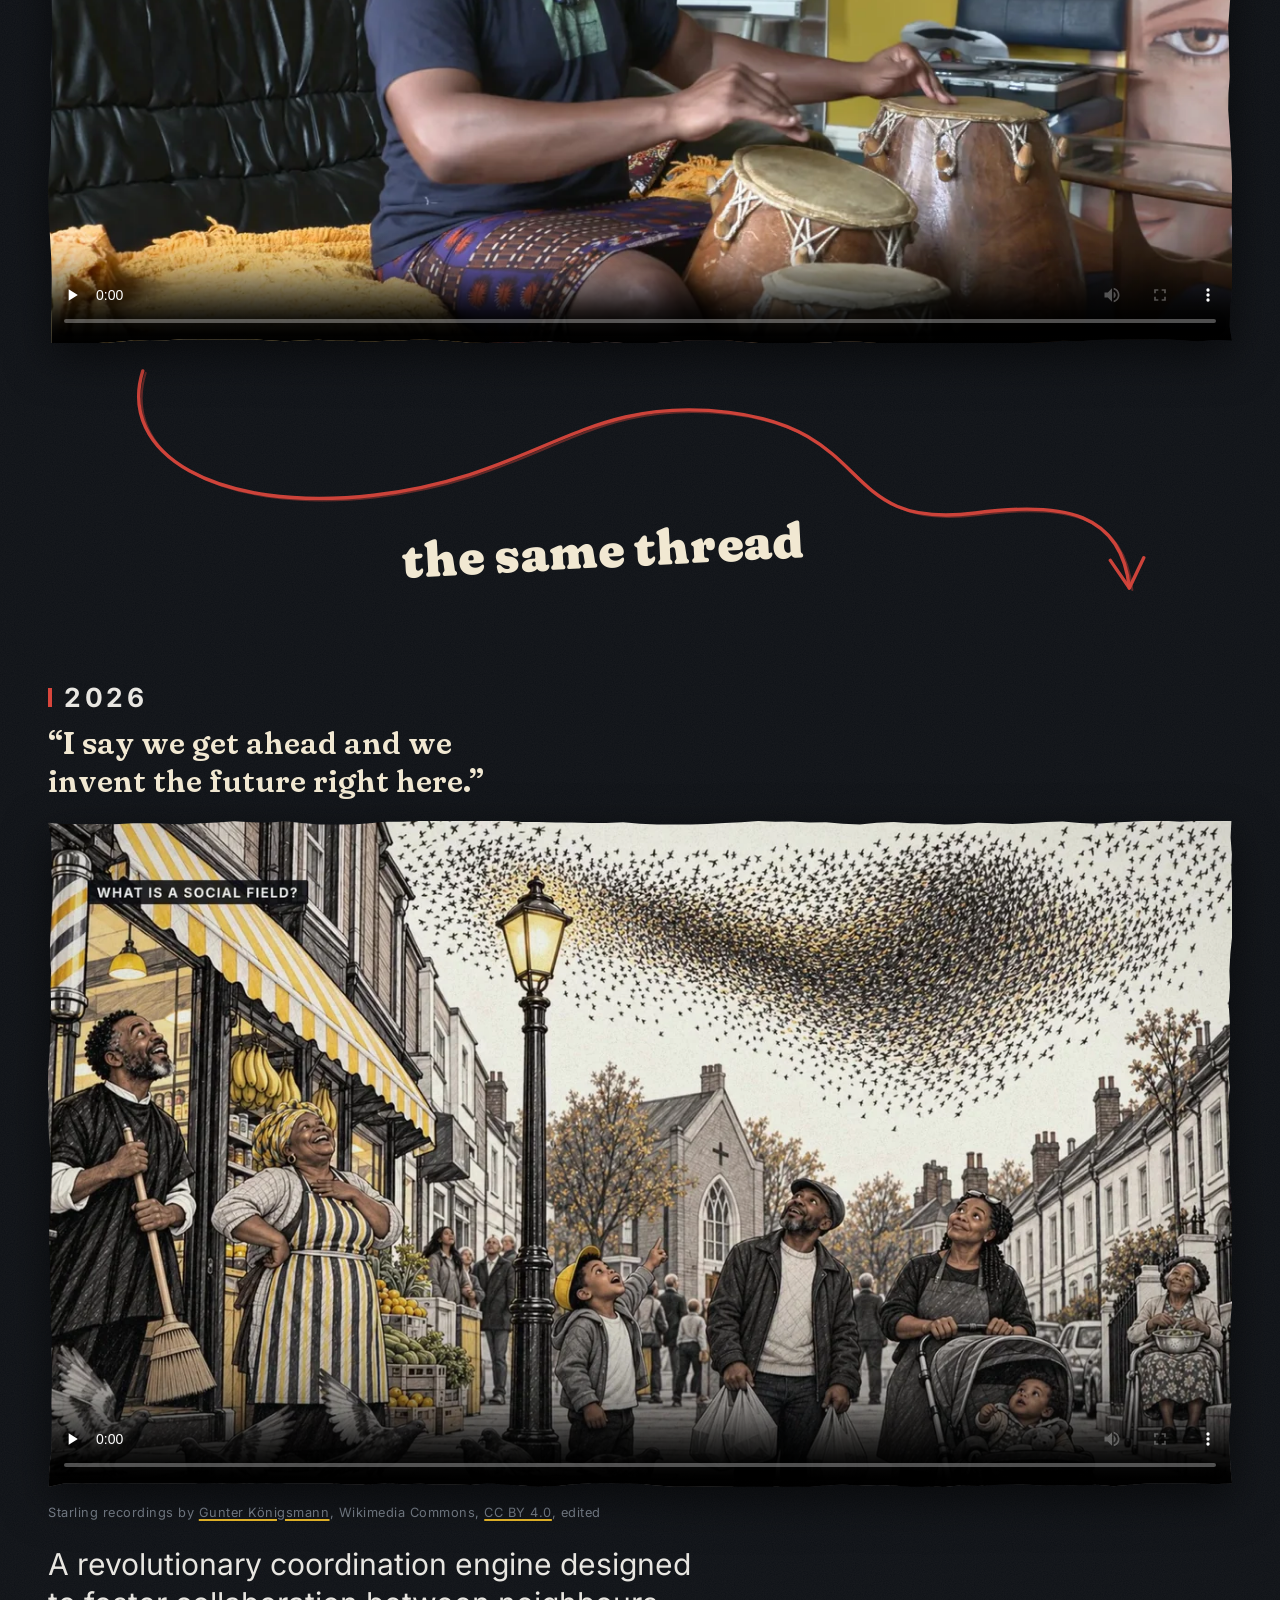
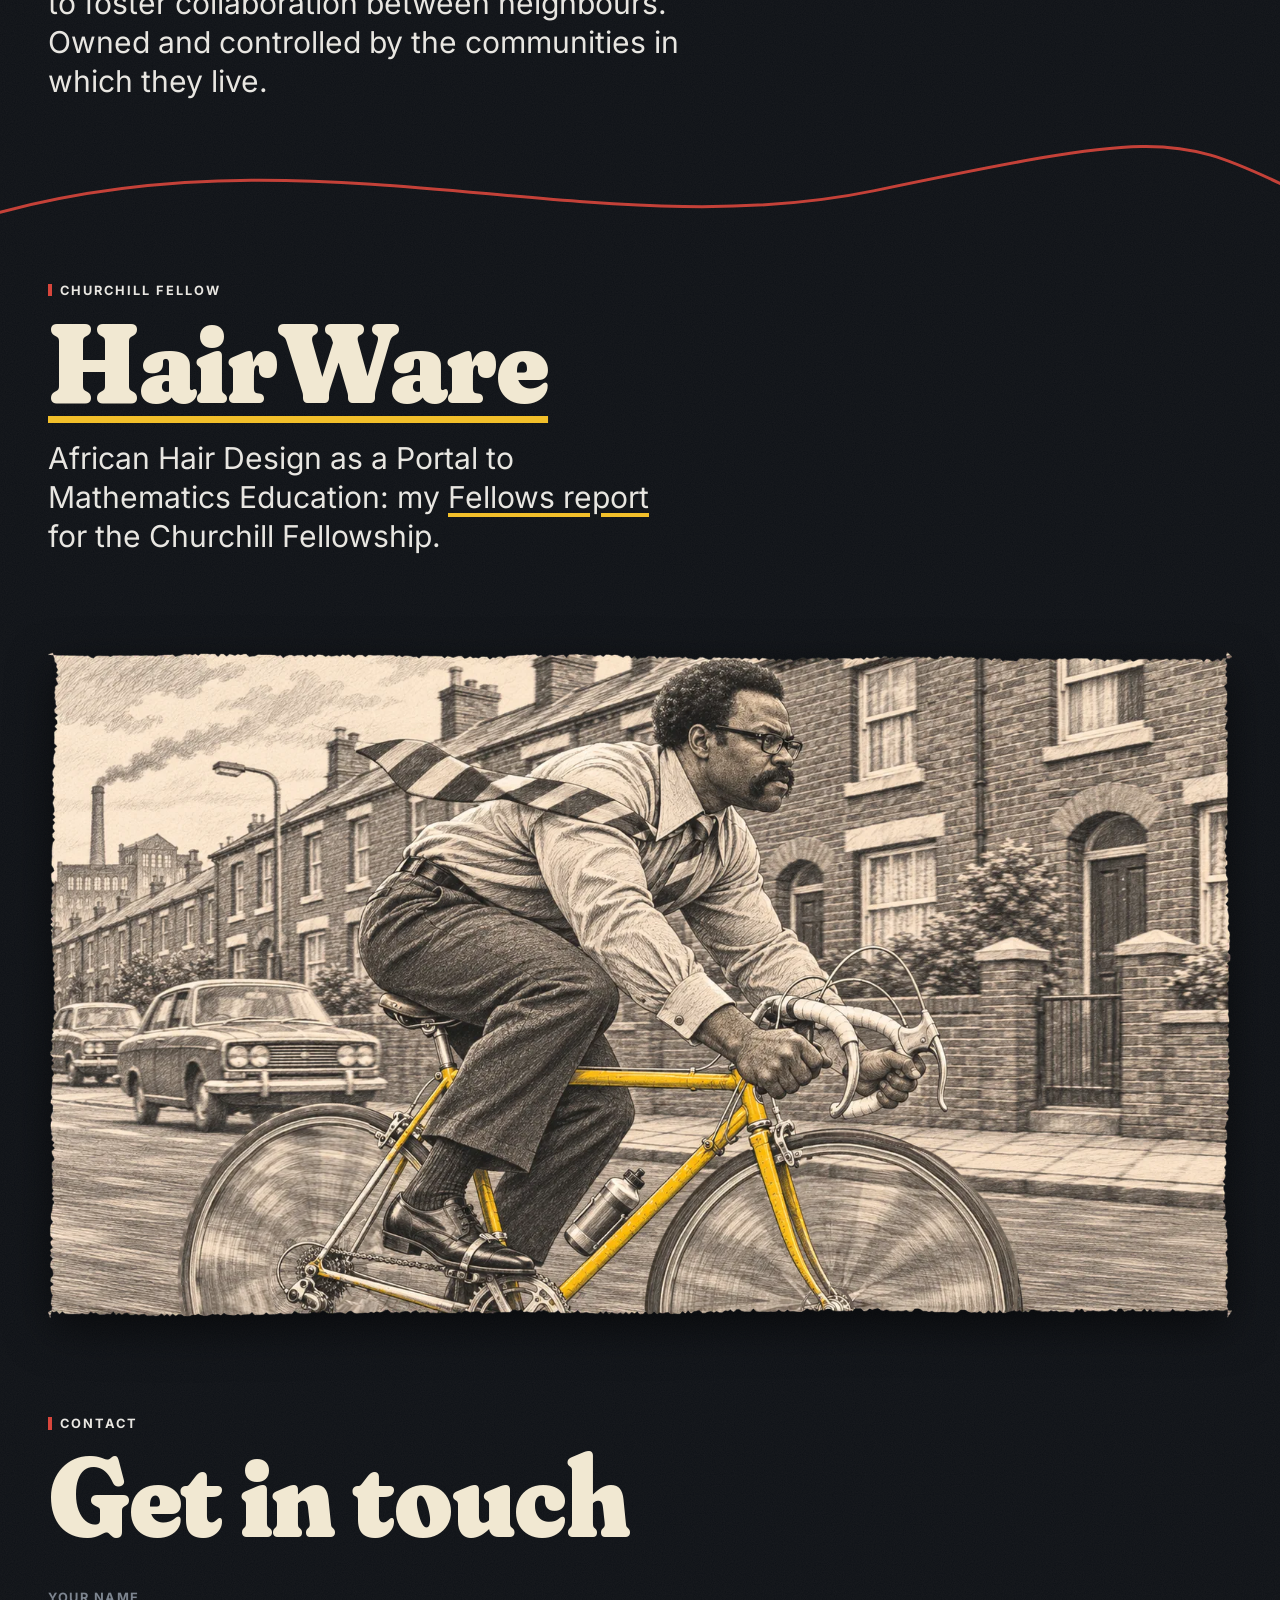
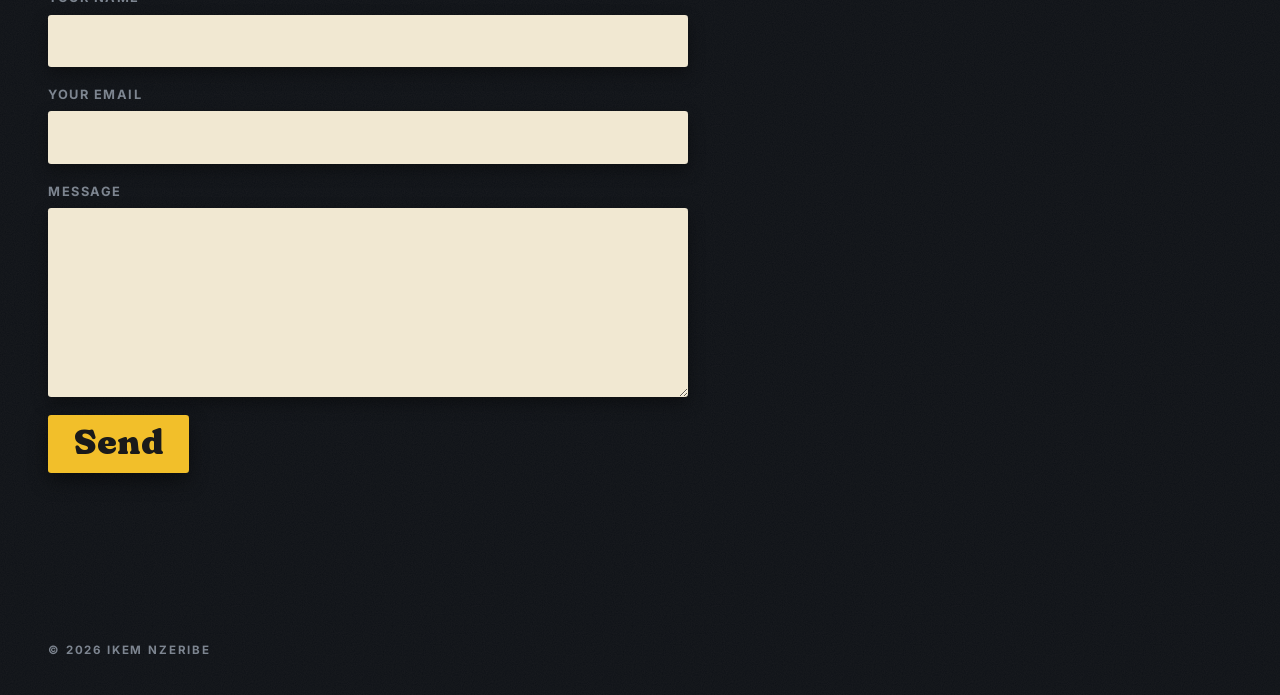
==== commit feea5124: "Update" ====
--- a/index.html
+++ b/index.html
@@ -87,7 +87,7 @@
       <p class="label credit">Starling recordings by <a href="https://commons.wikimedia.org/wiki/File:2018-10-10_landende_stare.ogg">Gunter Königsmann</a>, Wikimedia Commons, <a href="https://creativecommons.org/licenses/by/4.0/">CC BY 4.0</a>, edited</p>
     </figure>
 
-    <p class="line">A revolutionary coordination engine designed to foster collaboration between neighbours, owned and controlled by the communities in which they live.</p>
+    <p class="line">A revolutionary coordination engine designed to foster collaboration between neighbours. Owned and controlled by the communities in which they live.</p>
 
   </section>
 
